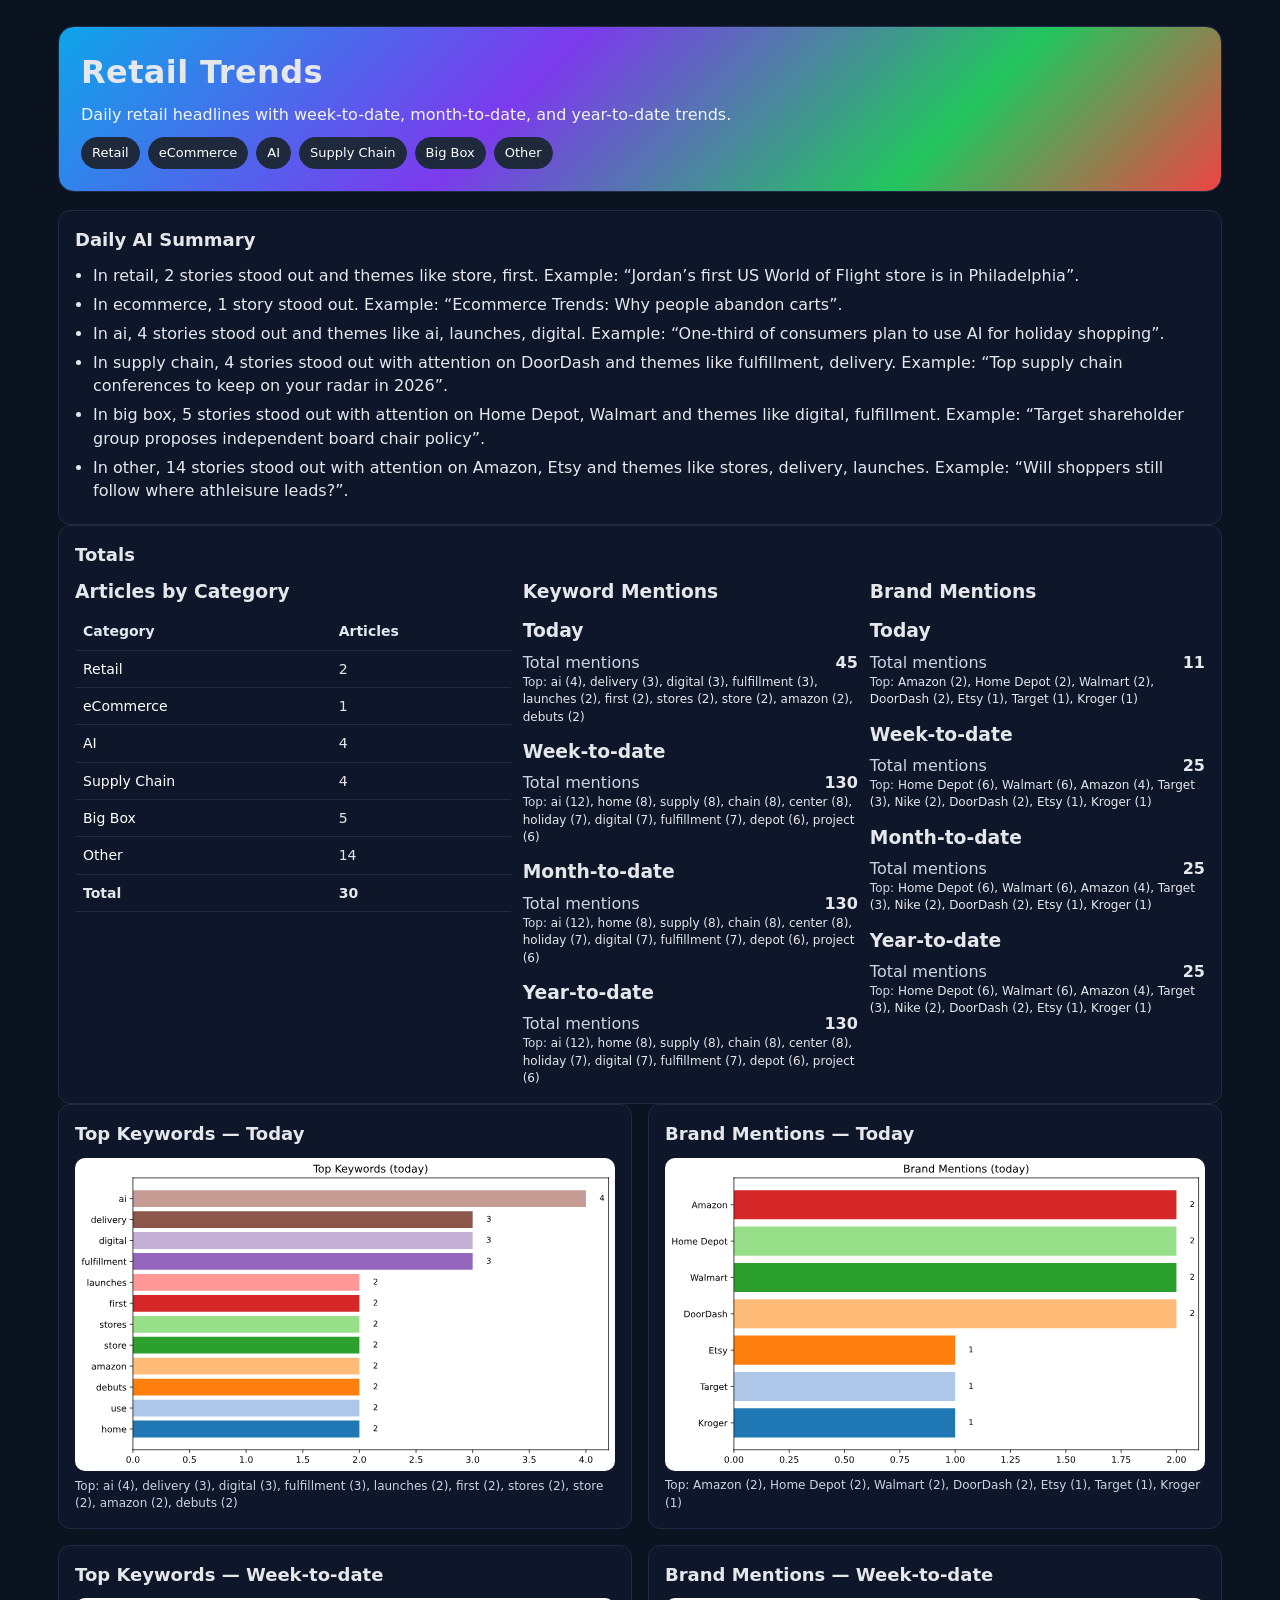
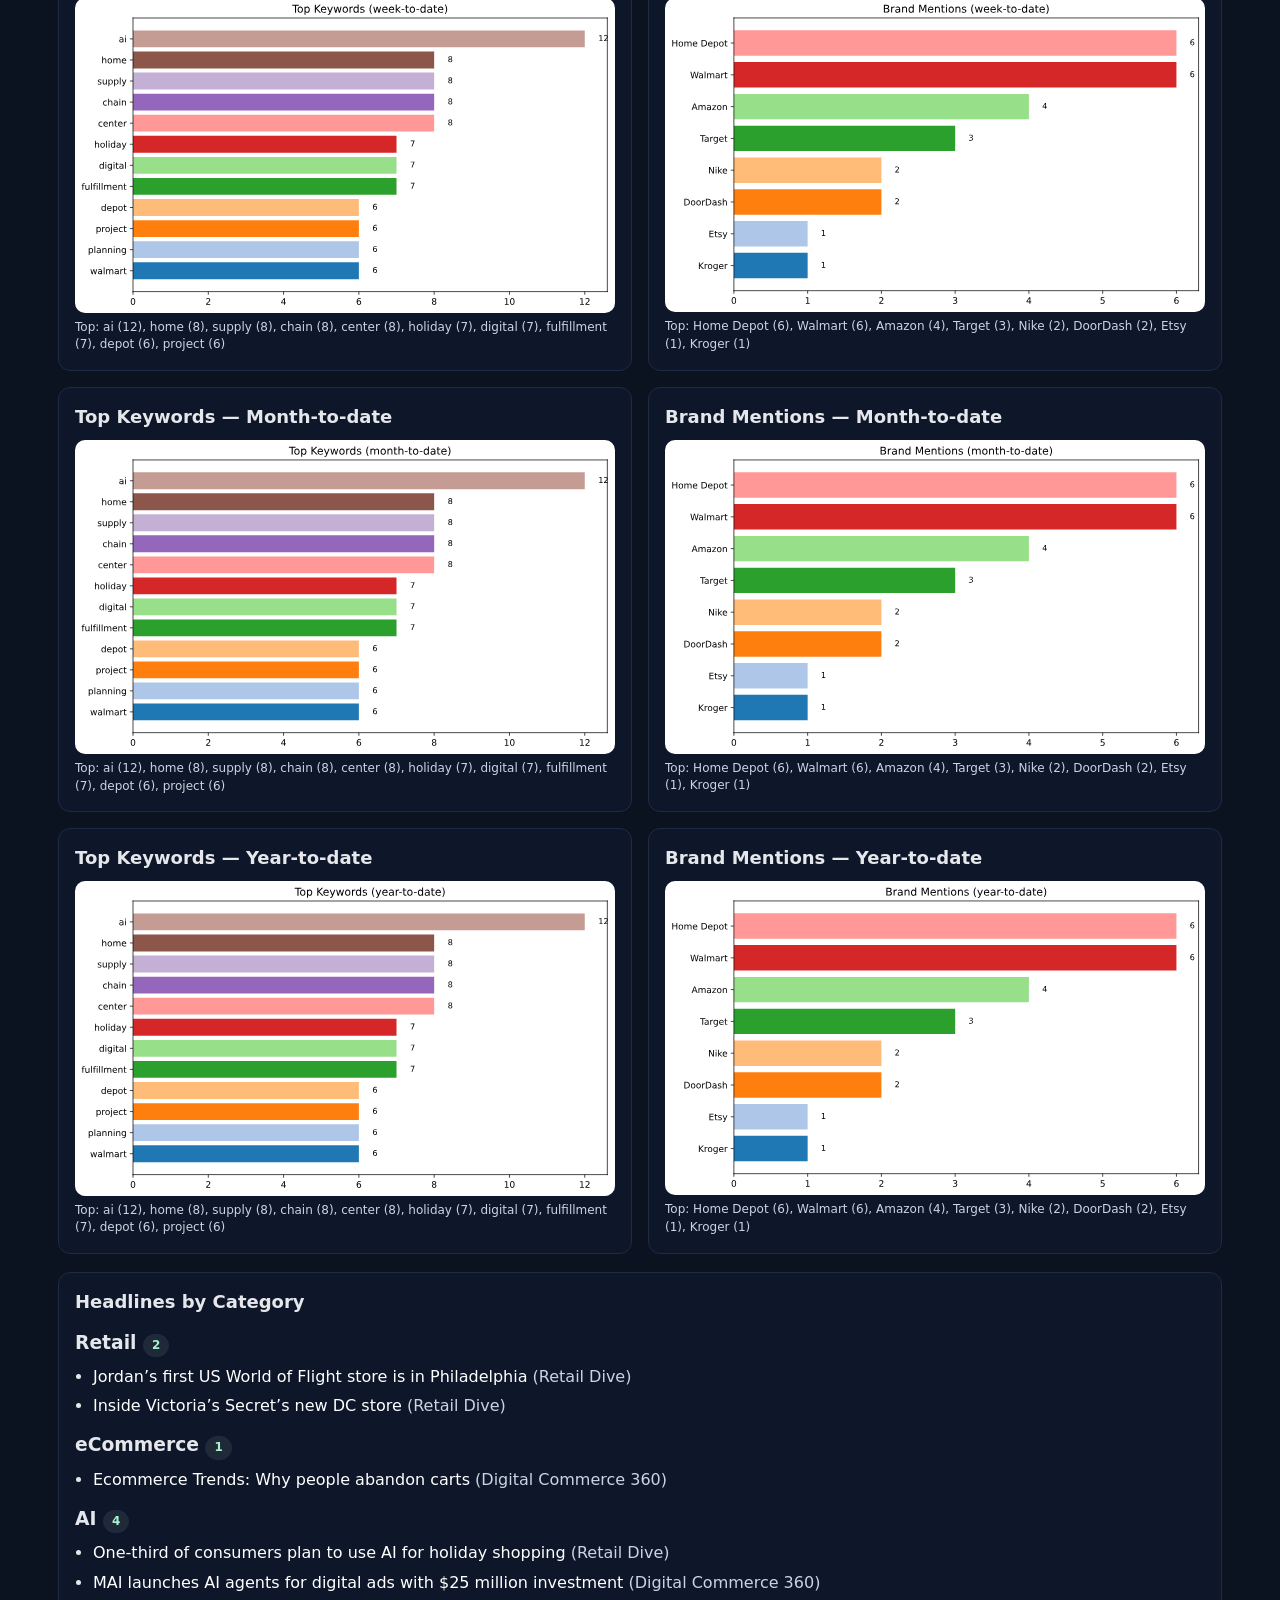
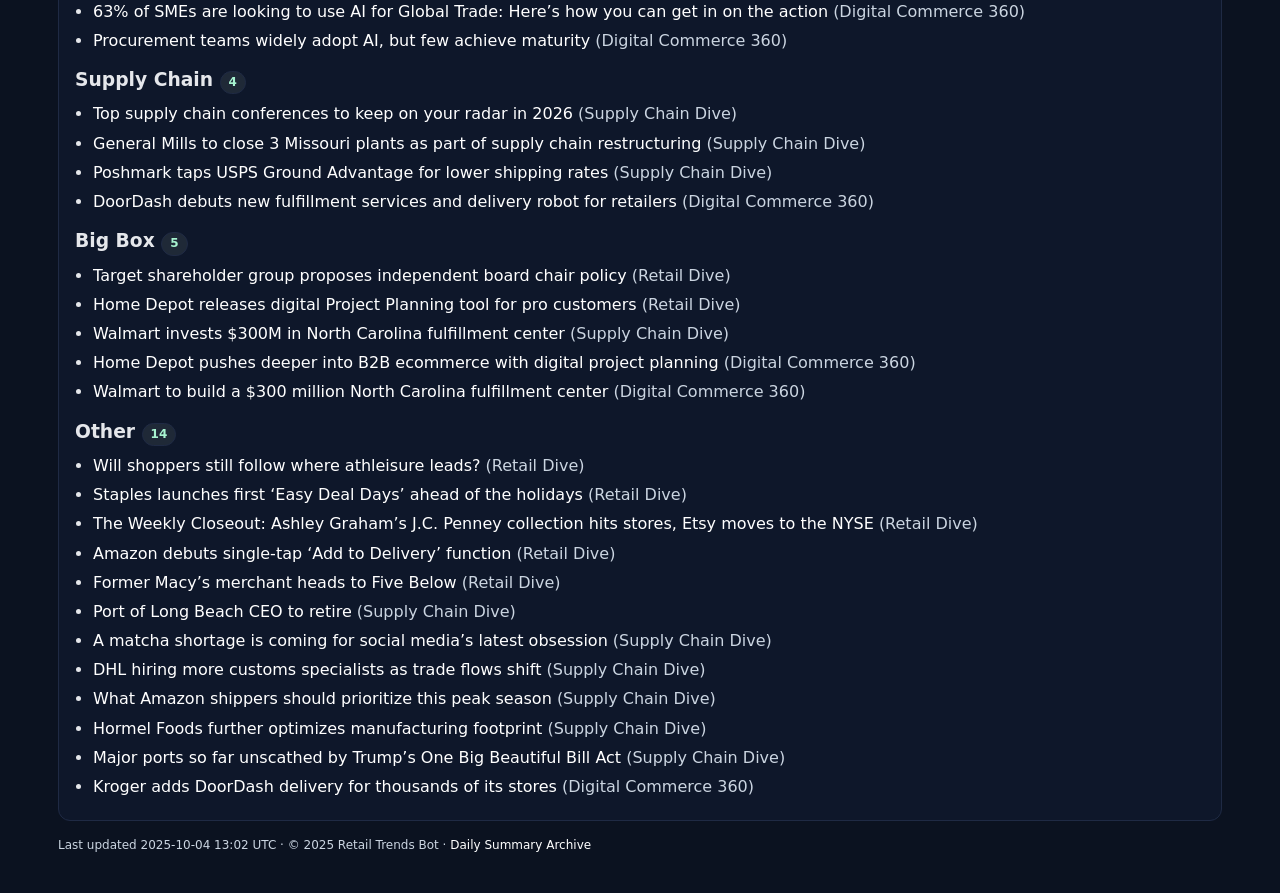
==== index.html @ c74cea7f "Auto-update site and archive" ====
<!doctype html><html lang="en"><head>
<meta charset="utf-8"><meta name="viewport" content="width=device-width,initial-scale=1">
<title>Retail Trends – Dashboard</title>
<style>
:root{--bg:#0b1220;--card:#0e172a;--text:#e5e7eb;--muted:#cbd5e1;--stroke:#1f2a44;--chip:#1e293b}
*{box-sizing:border-box}
body{margin:0;background:var(--bg);color:var(--text);font-family:system-ui,-apple-system,Segoe UI,Roboto,Arial,sans-serif;line-height:1.45}
a, a:visited{color:#ffffff;text-decoration:none}
a:hover{text-decoration:underline;filter:brightness(1.05)}
.wrap{max-width:1200px;margin:0 auto;padding:22px 14px}
@media(min-width:768px){.wrap{padding:26px 18px}}
.hero{border:1px solid var(--stroke);border-radius:16px;padding:22px;margin-bottom:18px;
  background: linear-gradient(135deg,#0ea5e9 0%, #7c3aed 40%, #22c55e 75%, #ef4444 100%);}
.hero h1{margin:0 0 8px 0;font-size:28px;letter-spacing:.4px}
@media(min-width:768px){.hero h1{font-size:32px}}
.hero p{margin:0;color:#f1f5f9}
.grid2{display:grid;gap:12px}
@media(min-width:900px){.grid2{grid-template-columns:1fr 1fr;gap:16px}}
.card{background:var(--card);border:1px solid var(--stroke);border-radius:12px;padding:14px}
@media(min-width:768px){.card{padding:16px}}
h2{margin:0 0 10px 0;font-size:18px}
.muted{color:var(--muted)} .small{font-size:12px} .note{color:var(--muted)}
ul{margin:0;padding-left:18px} li{margin:6px 0}
img{max-width:100%;border-radius:10px}
.cat h3{margin:14px 0 8px}
.footer{margin-top:16px;color:var(--muted);font-size:12px}
.badge{display:inline-block;background:#1f2937;color:#a7f3d0;border:1px solid #1f2a44;border-radius:999px;padding:2px 8px;font-size:12px}
.totals{display:grid;gap:12px}
@media(min-width:900px){.totals{grid-template-columns:1.3fr 1fr 1fr}}
.kv{display:grid;grid-template-columns:1fr auto;gap:8px}
.table{width:100%;border-collapse:collapse;margin-top:8px;font-size:14px}
.table th,.table td{border-bottom:1px solid #1f2a44;padding:8px 8px;text-align:left}
.table th{color:#e2e8f0;font-weight:600}
.chips{display:flex;flex-wrap:wrap;gap:8px;margin-top:10px}
.chip{background:#1e293b;color:#ffffff;border:1px solid #1f2a44;padding:6px 10px;border-radius:999px;font-size:13px}
.anchor{scroll-margin-top:90px}
.card a, .table a, .cat a{color:#ffffff}
</style></head><body><div class="wrap">

<section class="hero">
  <h1>Retail Trends</h1>
  <p>Daily retail headlines with week-to-date, month-to-date, and year-to-date trends.</p>
  <div class="chips">
    <span class="chip"><a href="#cat-retail">Retail</a></span>
    <span class="chip"><a href="#cat-ecommerce">eCommerce</a></span>
    <span class="chip"><a href="#cat-ai">AI</a></span>
    <span class="chip"><a href="#cat-supply-chain">Supply Chain</a></span>
    <span class="chip"><a href="#cat-big-box">Big Box</a></span>
    <span class="chip"><a href="#cat-other">Other</a></span>
  </div>
</section>

<section class="card">
  <h2>Daily AI Summary</h2>
  <ul>
    <li>In retail, 2 stories stood out and themes like store, first. Example: “Jordan’s first US World of Flight store is in Philadelphia”.</li>
    <li>In ecommerce, 1 story stood out. Example: “Ecommerce Trends: Why people abandon carts”.</li>
    <li>In ai, 4 stories stood out and themes like ai, launches, digital. Example: “One-third of consumers plan to use AI for holiday shopping”.</li>
    <li>In supply chain, 4 stories stood out with attention on DoorDash and themes like fulfillment, delivery. Example: “Top supply chain conferences to keep on your radar in 2026”.</li>
    <li>In big box, 5 stories stood out with attention on Home Depot, Walmart and themes like digital, fulfillment. Example: “Target shareholder group proposes independent board chair policy”.</li>
    <li>In other, 14 stories stood out with attention on Amazon, Etsy and themes like stores, delivery, launches. Example: “Will shoppers still follow where athleisure leads?”.</li>
  </ul>
</section>

<section class="card">
  <h2>Totals</h2>
  <div class="totals">
    <div>
      <h3 style="margin:0 0 8px 0">Articles by Category</h3>
      <table class="table">
        <thead><tr><th>Category</th><th>Articles</th></tr></thead>
        <tbody>
<tr><td><a href='#cat-retail'>Retail</a></td><td>2</td></tr><tr><td><a href='#cat-ecommerce'>eCommerce</a></td><td>1</td></tr><tr><td><a href='#cat-ai'>AI</a></td><td>4</td></tr><tr><td><a href='#cat-supply-chain'>Supply Chain</a></td><td>4</td></tr><tr><td><a href='#cat-big-box'>Big Box</a></td><td>5</td></tr><tr><td><a href='#cat-other'>Other</a></td><td>14</td></tr><tr><td><b>Total</b></td><td><b>30</b></td></tr>        </tbody></table>
    </div>
    <div>
      <h3 style="margin:0 0 8px 0">Keyword Mentions</h3>

      <h3 style="margin:12px 0 6px 0">Today</h3>
      <div class="kv">
        <div class="muted">Total mentions</div><div><b>45</b></div>
      </div>
      <div class="small"><span class="muted">Top:</span> ai (4), delivery (3), digital (3), fulfillment (3), launches (2), first (2), stores (2), store (2), amazon (2), debuts (2)</div>
    
      <h3 style="margin:12px 0 6px 0">Week-to-date</h3>
      <div class="kv">
        <div class="muted">Total mentions</div><div><b>130</b></div>
      </div>
      <div class="small"><span class="muted">Top:</span> ai (12), home (8), supply (8), chain (8), center (8), holiday (7), digital (7), fulfillment (7), depot (6), project (6)</div>
    
      <h3 style="margin:12px 0 6px 0">Month-to-date</h3>
      <div class="kv">
        <div class="muted">Total mentions</div><div><b>130</b></div>
      </div>
      <div class="small"><span class="muted">Top:</span> ai (12), home (8), supply (8), chain (8), center (8), holiday (7), digital (7), fulfillment (7), depot (6), project (6)</div>
    
      <h3 style="margin:12px 0 6px 0">Year-to-date</h3>
      <div class="kv">
        <div class="muted">Total mentions</div><div><b>130</b></div>
      </div>
      <div class="small"><span class="muted">Top:</span> ai (12), home (8), supply (8), chain (8), center (8), holiday (7), digital (7), fulfillment (7), depot (6), project (6)</div>
    
    </div>
    <div>
      <h3 style="margin:0 0 8px 0">Brand Mentions</h3>

      <h3 style="margin:12px 0 6px 0">Today</h3>
      <div class="kv">
        <div class="muted">Total mentions</div><div><b>11</b></div>
      </div>
      <div class="small"><span class="muted">Top:</span> Amazon (2), Home Depot (2), Walmart (2), DoorDash (2), Etsy (1), Target (1), Kroger (1)</div>
    
      <h3 style="margin:12px 0 6px 0">Week-to-date</h3>
      <div class="kv">
        <div class="muted">Total mentions</div><div><b>25</b></div>
      </div>
      <div class="small"><span class="muted">Top:</span> Home Depot (6), Walmart (6), Amazon (4), Target (3), Nike (2), DoorDash (2), Etsy (1), Kroger (1)</div>
    
      <h3 style="margin:12px 0 6px 0">Month-to-date</h3>
      <div class="kv">
        <div class="muted">Total mentions</div><div><b>25</b></div>
      </div>
      <div class="small"><span class="muted">Top:</span> Home Depot (6), Walmart (6), Amazon (4), Target (3), Nike (2), DoorDash (2), Etsy (1), Kroger (1)</div>
    
      <h3 style="margin:12px 0 6px 0">Year-to-date</h3>
      <div class="kv">
        <div class="muted">Total mentions</div><div><b>25</b></div>
      </div>
      <div class="small"><span class="muted">Top:</span> Home Depot (6), Walmart (6), Amazon (4), Target (3), Nike (2), DoorDash (2), Etsy (1), Kroger (1)</div>
    
    </div>
  </div>
</section>

<section class="grid2">
<article class="card">
  <h2>Top Keywords — Today</h2>
  <div><img src='assets/keywords_today.svg' alt='Top Keywords — Today'/></div>
  <div class='muted small'>Top: ai (4), delivery (3), digital (3), fulfillment (3), launches (2), first (2), stores (2), store (2), amazon (2), debuts (2)</div>
</article><article class="card">
  <h2>Brand Mentions — Today</h2>
  <div><img src='assets/brands_today.svg' alt='Brand Mentions — Today'/></div>
  <div class='muted small'>Top: Amazon (2), Home Depot (2), Walmart (2), DoorDash (2), Etsy (1), Target (1), Kroger (1)</div>
</article></section>

<section class="grid2" style="margin-top:16px">
<article class="card">
  <h2>Top Keywords — Week-to-date</h2>
  <div><img src='assets/keywords_wtd.svg' alt='Top Keywords — Week-to-date'/></div>
  <div class='muted small'>Top: ai (12), home (8), supply (8), chain (8), center (8), holiday (7), digital (7), fulfillment (7), depot (6), project (6)</div>
</article><article class="card">
  <h2>Brand Mentions — Week-to-date</h2>
  <div><img src='assets/brands_wtd.svg' alt='Brand Mentions — Week-to-date'/></div>
  <div class='muted small'>Top: Home Depot (6), Walmart (6), Amazon (4), Target (3), Nike (2), DoorDash (2), Etsy (1), Kroger (1)</div>
</article></section>

<section class="grid2" style="margin-top:16px">
<article class="card">
  <h2>Top Keywords — Month-to-date</h2>
  <div><img src='assets/keywords_mtd.svg' alt='Top Keywords — Month-to-date'/></div>
  <div class='muted small'>Top: ai (12), home (8), supply (8), chain (8), center (8), holiday (7), digital (7), fulfillment (7), depot (6), project (6)</div>
</article><article class="card">
  <h2>Brand Mentions — Month-to-date</h2>
  <div><img src='assets/brands_mtd.svg' alt='Brand Mentions — Month-to-date'/></div>
  <div class='muted small'>Top: Home Depot (6), Walmart (6), Amazon (4), Target (3), Nike (2), DoorDash (2), Etsy (1), Kroger (1)</div>
</article></section>

<section class="grid2" style="margin-top:16px">
<article class="card">
  <h2>Top Keywords — Year-to-date</h2>
  <div><img src='assets/keywords_ytd.svg' alt='Top Keywords — Year-to-date'/></div>
  <div class='muted small'>Top: ai (12), home (8), supply (8), chain (8), center (8), holiday (7), digital (7), fulfillment (7), depot (6), project (6)</div>
</article><article class="card">
  <h2>Brand Mentions — Year-to-date</h2>
  <div><img src='assets/brands_ytd.svg' alt='Brand Mentions — Year-to-date'/></div>
  <div class='muted small'>Top: Home Depot (6), Walmart (6), Amazon (4), Target (3), Nike (2), DoorDash (2), Etsy (1), Kroger (1)</div>
</article></section>

<section class="card cat" style="margin-top:18px">
  <h2>Headlines by Category</h2>
<h3 id='cat-retail' class='anchor'>Retail <span class='badge'>2</span></h3><ul><li><a href="https://www.retaildive.com/news/jordan-basketball-first-usa-world-of-flight-store-philadelphia-rittenhouse-square/801907/" target="_blank" rel="noopener">Jordan’s first US World of Flight store is in Philadelphia</a> <span class="muted">(Retail Dive)</span></li><li><a href="https://www.retaildive.com/news/inside-victorias-secrets-georgetown-dc-store/801757/" target="_blank" rel="noopener">Inside Victoria’s Secret’s new DC store</a> <span class="muted">(Retail Dive)</span></li></ul><h3 id='cat-ecommerce' class='anchor'>eCommerce <span class='badge'>1</span></h3><ul><li><a href="https://www.digitalcommerce360.com/2025/10/02/why-people-abandon-shopping-carts/" target="_blank" rel="noopener">Ecommerce Trends: Why people abandon carts</a> <span class="muted">(Digital Commerce 360)</span></li></ul><h3 id='cat-ai' class='anchor'>AI <span class='badge'>4</span></h3><ul><li><a href="https://www.retaildive.com/news/consumers-ai-shopping-tools-holidays-retail/801800/" target="_blank" rel="noopener">One-third of consumers plan to use AI for holiday shopping</a> <span class="muted">(Retail Dive)</span></li><li><a href="https://www.digitalcommerce360.com/2025/10/03/mai-launches-ai-agents-for-digital-ads-with-25-million-investment/" target="_blank" rel="noopener">MAI launches AI agents for digital ads with $25 million investment</a> <span class="muted">(Digital Commerce 360)</span></li><li><a href="https://www.digitalcommerce360.com/2025/10/03/63-of-smes-are-looking-to-use-ai-for-global-trade-heres-how-you-can-get-in-on-the-action/" target="_blank" rel="noopener">63% of SMEs are looking to use AI for Global Trade: Here’s how you can get in on the action</a> <span class="muted">(Digital Commerce 360)</span></li><li><a href="https://www.digitalcommerce360.com/2025/10/01/procurement-teams-widely-adopt-ai-but-few-achieve-maturity/" target="_blank" rel="noopener">Procurement teams widely adopt AI, but few achieve maturity</a> <span class="muted">(Digital Commerce 360)</span></li></ul><h3 id='cat-supply-chain' class='anchor'>Supply Chain <span class='badge'>4</span></h3><ul><li><a href="https://www.supplychaindive.com/news/top-supply-chain-conferences-2026/761302/" target="_blank" rel="noopener">Top supply chain conferences to keep on your radar in 2026</a> <span class="muted">(Supply Chain Dive)</span></li><li><a href="https://www.supplychaindive.com/news/general-mills-to-close-3-plants-as-part-of-supply-chain-resturcting/801776/" target="_blank" rel="noopener">General Mills to close 3 Missouri plants as part of supply chain restructuring</a> <span class="muted">(Supply Chain Dive)</span></li><li><a href="https://www.supplychaindive.com/news/postal-service-ground-advantage-poshmark-shipping/760754/" target="_blank" rel="noopener">Poshmark taps USPS Ground Advantage for lower shipping rates</a> <span class="muted">(Supply Chain Dive)</span></li><li><a href="https://www.digitalcommerce360.com/2025/10/03/doordash-dot-delivery-robot/" target="_blank" rel="noopener">DoorDash debuts new fulfillment services and delivery robot for retailers</a> <span class="muted">(Digital Commerce 360)</span></li></ul><h3 id='cat-big-box' class='anchor'>Big Box <span class='badge'>5</span></h3><ul><li><a href="https://www.retaildive.com/news/target-ceo-brian-cornell-executive-chair-board-shareholder-policy-proposal/801794/" target="_blank" rel="noopener">Target shareholder group proposes independent board chair policy</a> <span class="muted">(Retail Dive)</span></li><li><a href="https://www.retaildive.com/news/home-depot-digital-project-planning-tool-pro-customers/761497/" target="_blank" rel="noopener">Home Depot releases digital Project Planning tool for pro customers</a> <span class="muted">(Retail Dive)</span></li><li><a href="https://www.supplychaindive.com/news/walmart-300m-north-carolina-fulfillment-center/761625/" target="_blank" rel="noopener">Walmart invests $300M in North Carolina fulfillment center</a> <span class="muted">(Supply Chain Dive)</span></li><li><a href="https://www.digitalcommerce360.com/2025/10/02/home-depot-b2b-ecommerce-digital-project-planning/" target="_blank" rel="noopener">Home Depot pushes deeper into B2B ecommerce with digital project planning</a> <span class="muted">(Digital Commerce 360)</span></li><li><a href="https://www.digitalcommerce360.com/2025/10/02/walmart-build-300-million-north-carolina-fulfillment-center/" target="_blank" rel="noopener">Walmart to build a $300 million North Carolina fulfillment center</a> <span class="muted">(Digital Commerce 360)</span></li></ul><h3 id='cat-other' class='anchor'>Other <span class='badge'>14</span></h3><ul><li><a href="https://www.retaildive.com/news/athleisure-category-expansions-lululemon-vuori-alo-yoga-outdoor-voices/801716/" target="_blank" rel="noopener">Will shoppers still follow where athleisure leads?</a> <span class="muted">(Retail Dive)</span></li><li><a href="https://www.retaildive.com/news/staples-easy-deal-days-holiday-sales-event/801895/" target="_blank" rel="noopener">Staples launches first ‘Easy Deal Days’ ahead of the holidays</a> <span class="muted">(Retail Dive)</span></li><li><a href="https://www.retaildive.com/news/ashley-graham-jc-penney-etsy-nyse-rei-strategy/801879/" target="_blank" rel="noopener">The Weekly Closeout: Ashley Graham’s J.C. Penney collection hits stores, Etsy moves to the NYSE</a> <span class="muted">(Retail Dive)</span></li><li><a href="https://www.retaildive.com/news/amazon-single-tap-add-to-delivery-order-function/801865/" target="_blank" rel="noopener">Amazon debuts single-tap ‘Add to Delivery’ function</a> <span class="muted">(Retail Dive)</span></li><li><a href="https://www.retaildive.com/news/macys-chief-merchant-michelle-israel-five-below-cfo/801774/" target="_blank" rel="noopener">Former Macy’s merchant heads to Five Below</a> <span class="muted">(Retail Dive)</span></li><li><a href="https://www.supplychaindive.com/news/port-long-beach-ceo-mario-cordero-retires-end-of-2025/801924/" target="_blank" rel="noopener">Port of Long Beach CEO to retire</a> <span class="muted">(Supply Chain Dive)</span></li><li><a href="https://www.supplychaindive.com/news/matcha-shortage-social-medias-latest-obsession/761258/" target="_blank" rel="noopener">A matcha shortage is coming for social media’s latest obsession</a> <span class="muted">(Supply Chain Dive)</span></li><li><a href="https://www.supplychaindive.com/news/dhl-customs-hiring-express-global-forwarding/761370/" target="_blank" rel="noopener">DHL hiring more customs specialists as trade flows shift</a> <span class="muted">(Supply Chain Dive)</span></li><li><a href="https://www.supplychaindive.com/news/3-tips-amazon-shippers-peak-season-fba/761387/" target="_blank" rel="noopener">What Amazon shippers should prioritize this peak season</a> <span class="muted">(Supply Chain Dive)</span></li><li><a href="https://www.supplychaindive.com/news/hormel-advances-supply-chain-modernization-key-projects-systems/761415/" target="_blank" rel="noopener">Hormel Foods further optimizes manufacturing footprint</a> <span class="muted">(Supply Chain Dive)</span></li><li><a href="https://www.supplychaindive.com/news/ports-impacted-port-funding-dera-grant-one-big-beautiful-bill-act/766654/" target="_blank" rel="noopener">Major ports so far unscathed by Trump’s One Big Beautiful Bill Act</a> <span class="muted">(Supply Chain Dive)</span></li><li><a href="https://www.digitalcommerce360.com/2025/10/03/kroger-adds-doordash-delivery-for-thousands-of-its-stores/" target="_blank" rel="noopener">Kroger adds DoorDash delivery for thousands of its stores</a> <span class="muted">(Digital Commerce 360)</span></li></ul>
</section>

<p class="footer">Last updated 2025-10-04 13:02 UTC · © 2025 Retail Trends Bot · <a href="archive.html">Daily Summary Archive</a></p>
</div></body></html>
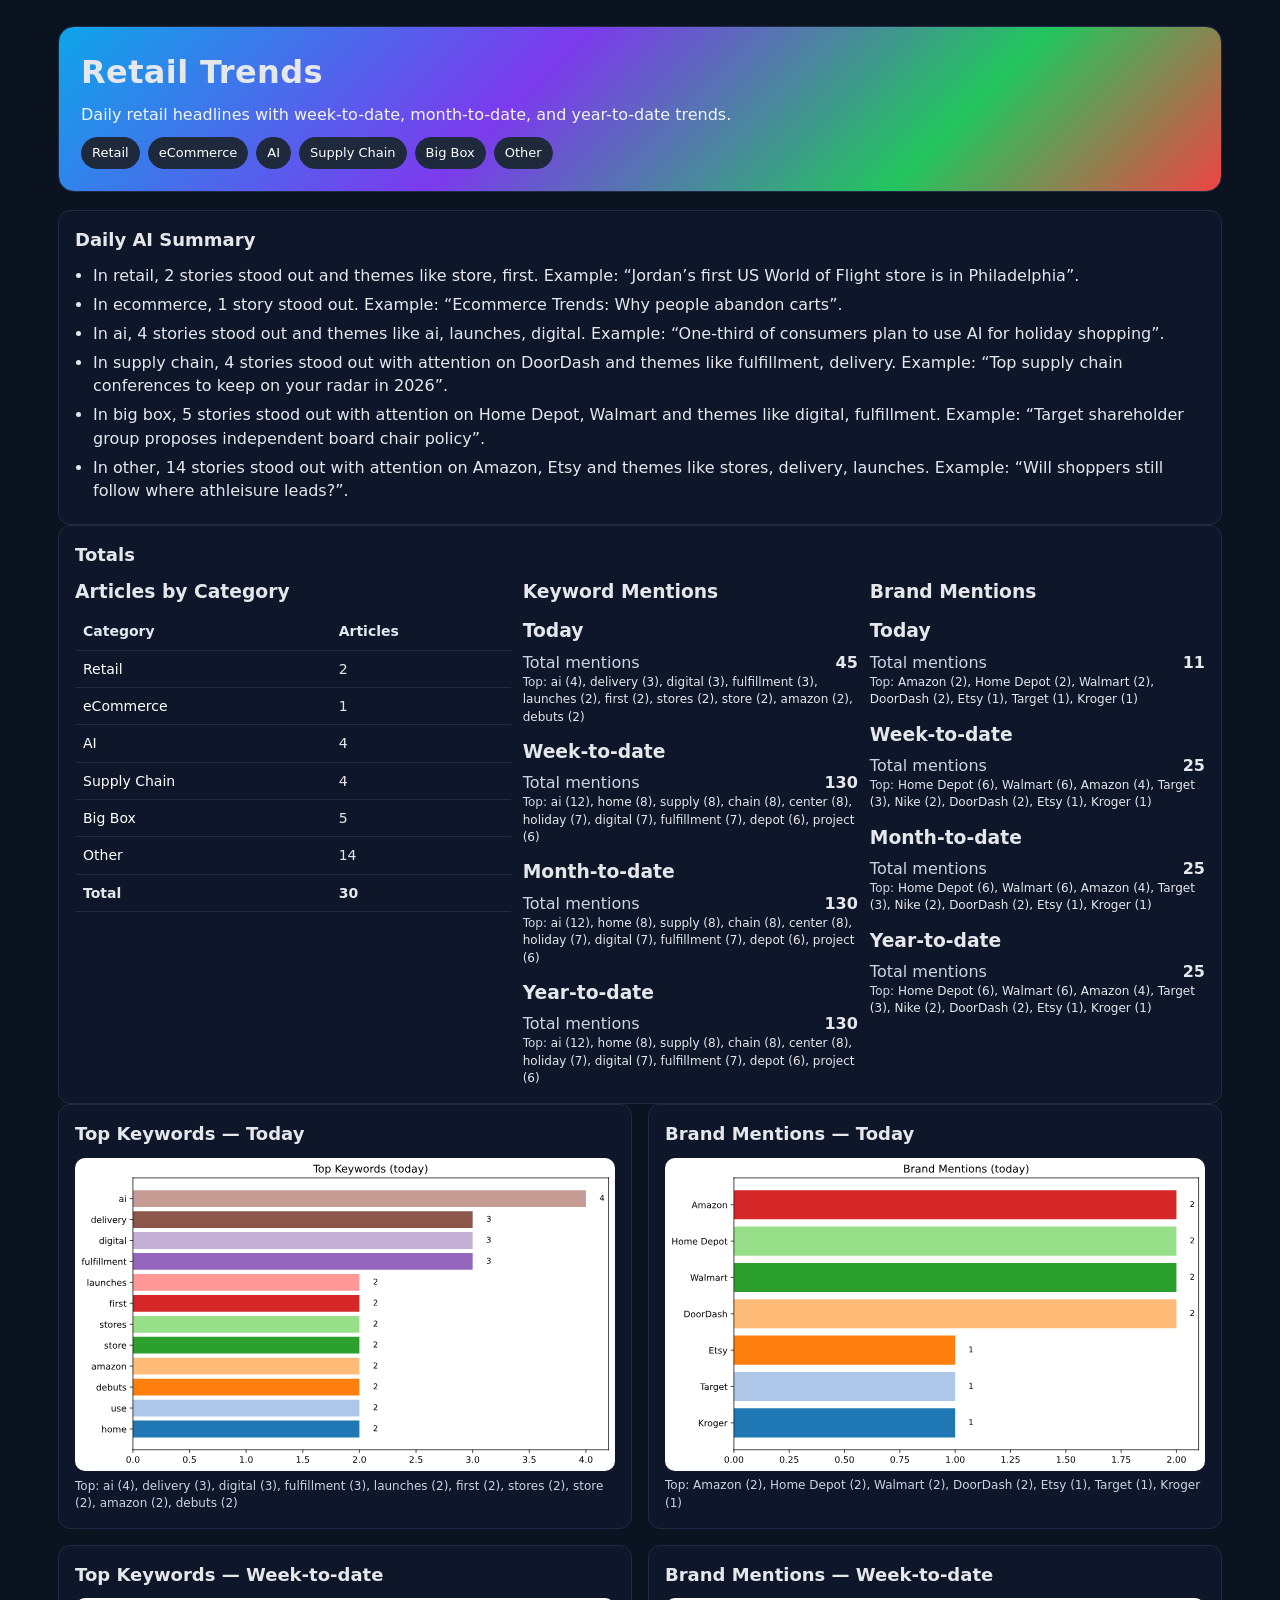
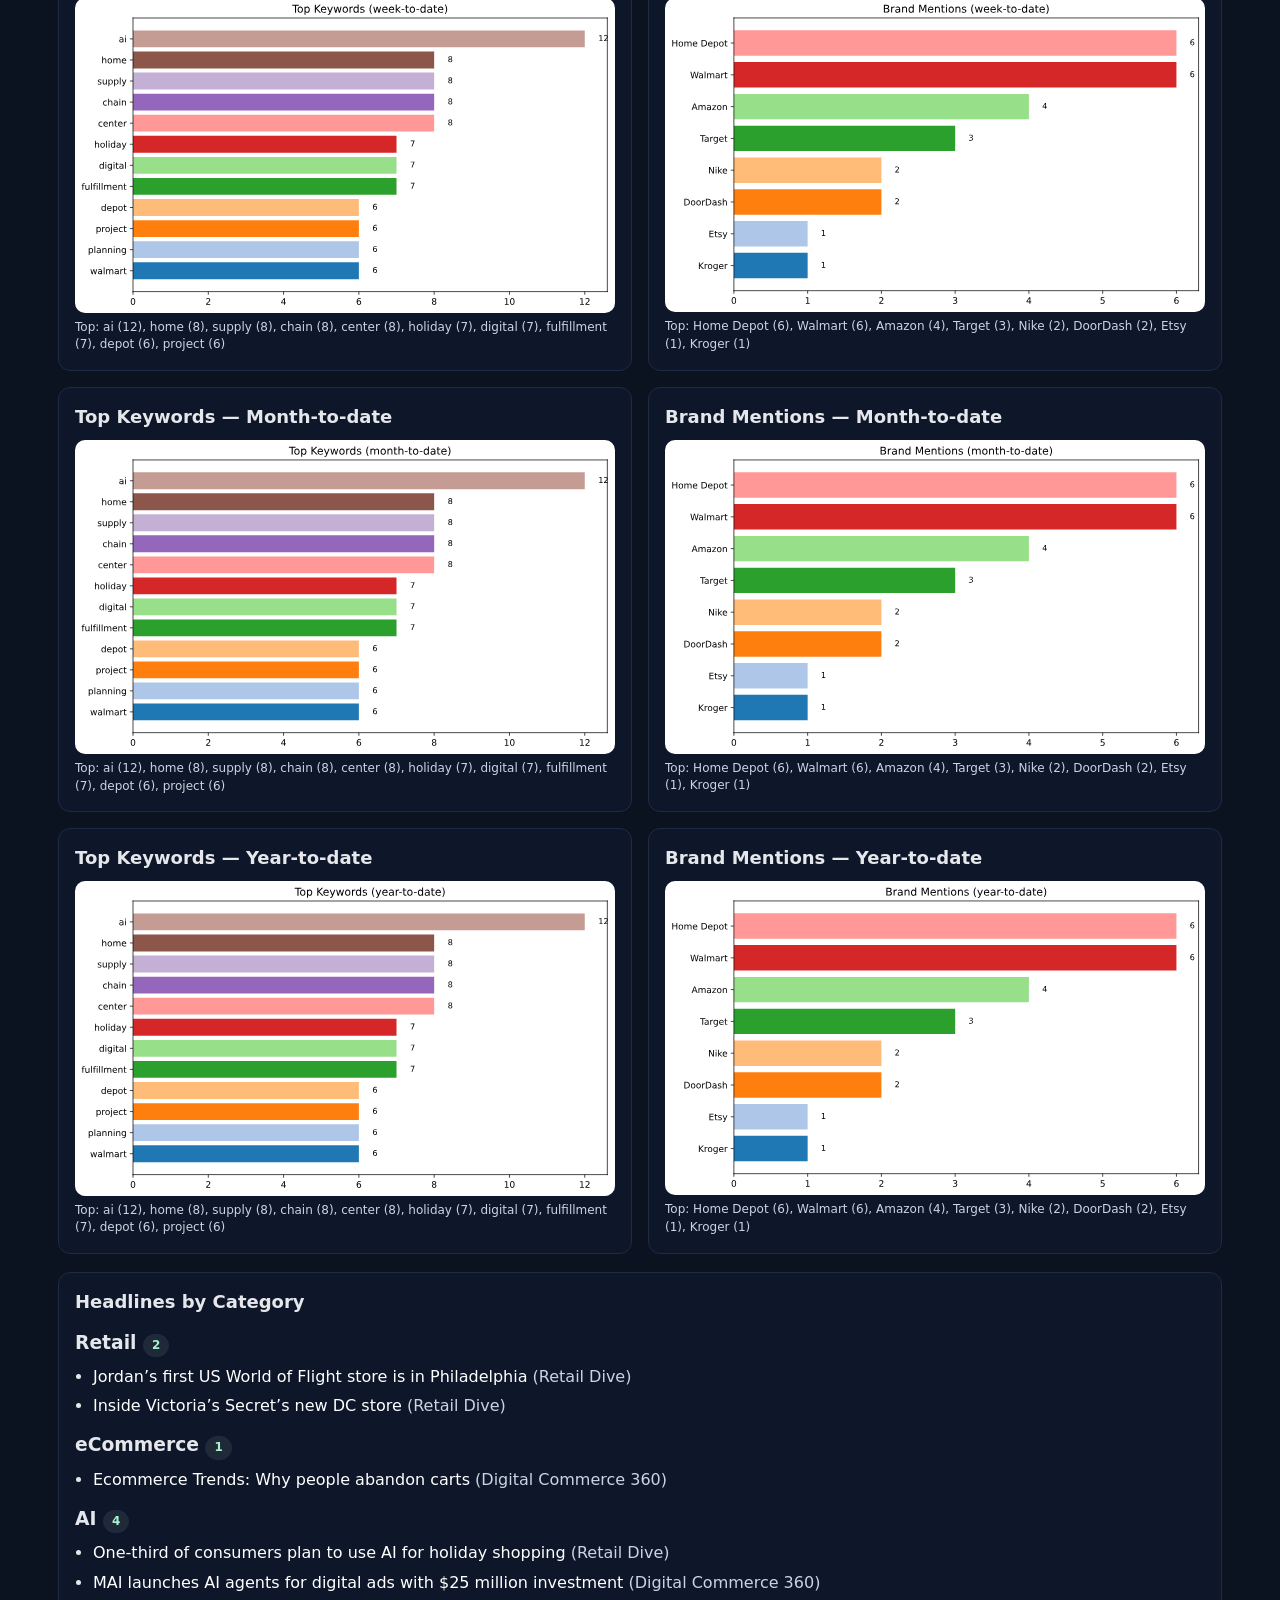
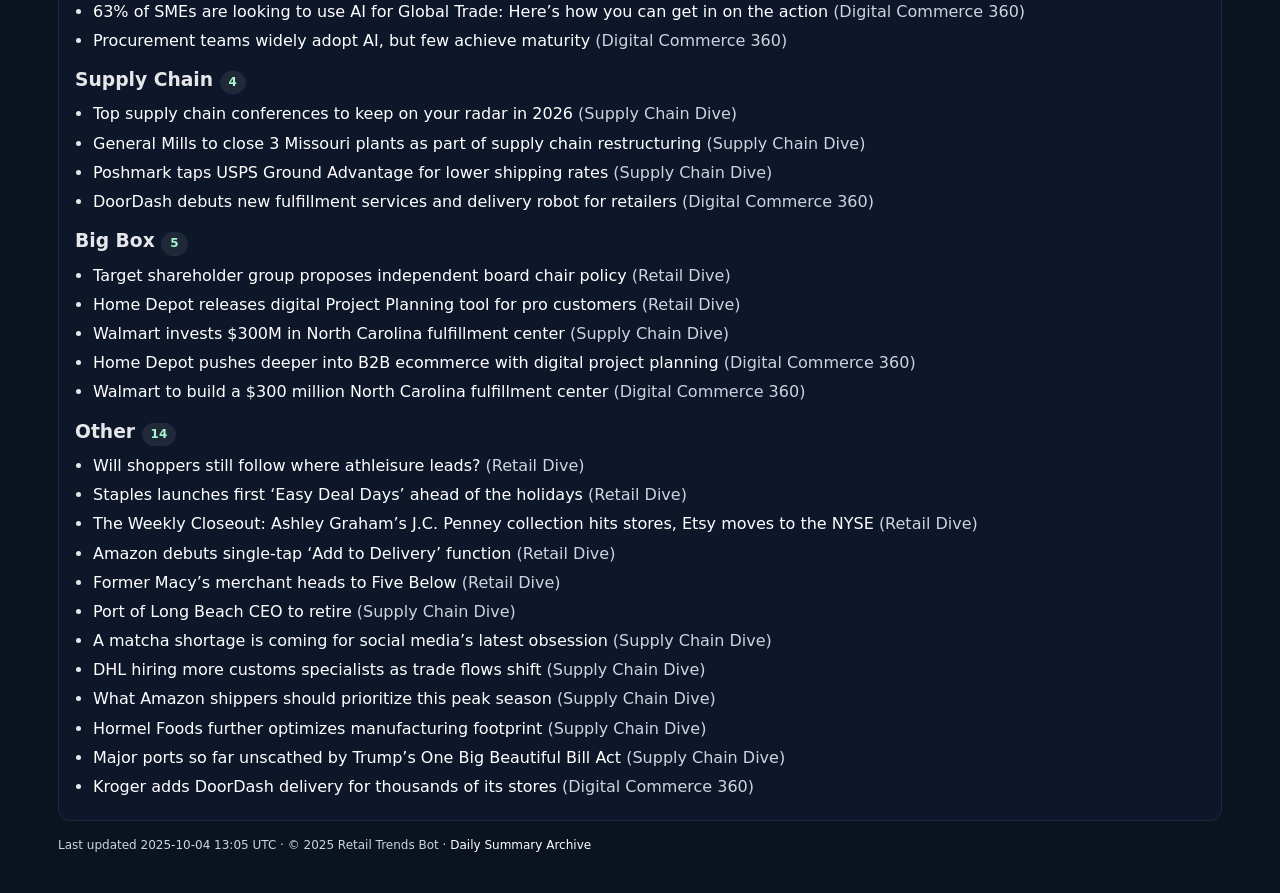
==== commit 96ad933a: "Auto-update site and archive" ====
--- a/index.html
+++ b/index.html
@@ -180,5 +180,5 @@
 <h3 id='cat-retail' class='anchor'>Retail <span class='badge'>2</span></h3><ul><li><a href="https://www.retaildive.com/news/jordan-basketball-first-usa-world-of-flight-store-philadelphia-rittenhouse-square/801907/" target="_blank" rel="noopener">Jordan’s first US World of Flight store is in Philadelphia</a> <span class="muted">(Retail Dive)</span></li><li><a href="https://www.retaildive.com/news/inside-victorias-secrets-georgetown-dc-store/801757/" target="_blank" rel="noopener">Inside Victoria’s Secret’s new DC store</a> <span class="muted">(Retail Dive)</span></li></ul><h3 id='cat-ecommerce' class='anchor'>eCommerce <span class='badge'>1</span></h3><ul><li><a href="https://www.digitalcommerce360.com/2025/10/02/why-people-abandon-shopping-carts/" target="_blank" rel="noopener">Ecommerce Trends: Why people abandon carts</a> <span class="muted">(Digital Commerce 360)</span></li></ul><h3 id='cat-ai' class='anchor'>AI <span class='badge'>4</span></h3><ul><li><a href="https://www.retaildive.com/news/consumers-ai-shopping-tools-holidays-retail/801800/" target="_blank" rel="noopener">One-third of consumers plan to use AI for holiday shopping</a> <span class="muted">(Retail Dive)</span></li><li><a href="https://www.digitalcommerce360.com/2025/10/03/mai-launches-ai-agents-for-digital-ads-with-25-million-investment/" target="_blank" rel="noopener">MAI launches AI agents for digital ads with $25 million investment</a> <span class="muted">(Digital Commerce 360)</span></li><li><a href="https://www.digitalcommerce360.com/2025/10/03/63-of-smes-are-looking-to-use-ai-for-global-trade-heres-how-you-can-get-in-on-the-action/" target="_blank" rel="noopener">63% of SMEs are looking to use AI for Global Trade: Here’s how you can get in on the action</a> <span class="muted">(Digital Commerce 360)</span></li><li><a href="https://www.digitalcommerce360.com/2025/10/01/procurement-teams-widely-adopt-ai-but-few-achieve-maturity/" target="_blank" rel="noopener">Procurement teams widely adopt AI, but few achieve maturity</a> <span class="muted">(Digital Commerce 360)</span></li></ul><h3 id='cat-supply-chain' class='anchor'>Supply Chain <span class='badge'>4</span></h3><ul><li><a href="https://www.supplychaindive.com/news/top-supply-chain-conferences-2026/761302/" target="_blank" rel="noopener">Top supply chain conferences to keep on your radar in 2026</a> <span class="muted">(Supply Chain Dive)</span></li><li><a href="https://www.supplychaindive.com/news/general-mills-to-close-3-plants-as-part-of-supply-chain-resturcting/801776/" target="_blank" rel="noopener">General Mills to close 3 Missouri plants as part of supply chain restructuring</a> <span class="muted">(Supply Chain Dive)</span></li><li><a href="https://www.supplychaindive.com/news/postal-service-ground-advantage-poshmark-shipping/760754/" target="_blank" rel="noopener">Poshmark taps USPS Ground Advantage for lower shipping rates</a> <span class="muted">(Supply Chain Dive)</span></li><li><a href="https://www.digitalcommerce360.com/2025/10/03/doordash-dot-delivery-robot/" target="_blank" rel="noopener">DoorDash debuts new fulfillment services and delivery robot for retailers</a> <span class="muted">(Digital Commerce 360)</span></li></ul><h3 id='cat-big-box' class='anchor'>Big Box <span class='badge'>5</span></h3><ul><li><a href="https://www.retaildive.com/news/target-ceo-brian-cornell-executive-chair-board-shareholder-policy-proposal/801794/" target="_blank" rel="noopener">Target shareholder group proposes independent board chair policy</a> <span class="muted">(Retail Dive)</span></li><li><a href="https://www.retaildive.com/news/home-depot-digital-project-planning-tool-pro-customers/761497/" target="_blank" rel="noopener">Home Depot releases digital Project Planning tool for pro customers</a> <span class="muted">(Retail Dive)</span></li><li><a href="https://www.supplychaindive.com/news/walmart-300m-north-carolina-fulfillment-center/761625/" target="_blank" rel="noopener">Walmart invests $300M in North Carolina fulfillment center</a> <span class="muted">(Supply Chain Dive)</span></li><li><a href="https://www.digitalcommerce360.com/2025/10/02/home-depot-b2b-ecommerce-digital-project-planning/" target="_blank" rel="noopener">Home Depot pushes deeper into B2B ecommerce with digital project planning</a> <span class="muted">(Digital Commerce 360)</span></li><li><a href="https://www.digitalcommerce360.com/2025/10/02/walmart-build-300-million-north-carolina-fulfillment-center/" target="_blank" rel="noopener">Walmart to build a $300 million North Carolina fulfillment center</a> <span class="muted">(Digital Commerce 360)</span></li></ul><h3 id='cat-other' class='anchor'>Other <span class='badge'>14</span></h3><ul><li><a href="https://www.retaildive.com/news/athleisure-category-expansions-lululemon-vuori-alo-yoga-outdoor-voices/801716/" target="_blank" rel="noopener">Will shoppers still follow where athleisure leads?</a> <span class="muted">(Retail Dive)</span></li><li><a href="https://www.retaildive.com/news/staples-easy-deal-days-holiday-sales-event/801895/" target="_blank" rel="noopener">Staples launches first ‘Easy Deal Days’ ahead of the holidays</a> <span class="muted">(Retail Dive)</span></li><li><a href="https://www.retaildive.com/news/ashley-graham-jc-penney-etsy-nyse-rei-strategy/801879/" target="_blank" rel="noopener">The Weekly Closeout: Ashley Graham’s J.C. Penney collection hits stores, Etsy moves to the NYSE</a> <span class="muted">(Retail Dive)</span></li><li><a href="https://www.retaildive.com/news/amazon-single-tap-add-to-delivery-order-function/801865/" target="_blank" rel="noopener">Amazon debuts single-tap ‘Add to Delivery’ function</a> <span class="muted">(Retail Dive)</span></li><li><a href="https://www.retaildive.com/news/macys-chief-merchant-michelle-israel-five-below-cfo/801774/" target="_blank" rel="noopener">Former Macy’s merchant heads to Five Below</a> <span class="muted">(Retail Dive)</span></li><li><a href="https://www.supplychaindive.com/news/port-long-beach-ceo-mario-cordero-retires-end-of-2025/801924/" target="_blank" rel="noopener">Port of Long Beach CEO to retire</a> <span class="muted">(Supply Chain Dive)</span></li><li><a href="https://www.supplychaindive.com/news/matcha-shortage-social-medias-latest-obsession/761258/" target="_blank" rel="noopener">A matcha shortage is coming for social media’s latest obsession</a> <span class="muted">(Supply Chain Dive)</span></li><li><a href="https://www.supplychaindive.com/news/dhl-customs-hiring-express-global-forwarding/761370/" target="_blank" rel="noopener">DHL hiring more customs specialists as trade flows shift</a> <span class="muted">(Supply Chain Dive)</span></li><li><a href="https://www.supplychaindive.com/news/3-tips-amazon-shippers-peak-season-fba/761387/" target="_blank" rel="noopener">What Amazon shippers should prioritize this peak season</a> <span class="muted">(Supply Chain Dive)</span></li><li><a href="https://www.supplychaindive.com/news/hormel-advances-supply-chain-modernization-key-projects-systems/761415/" target="_blank" rel="noopener">Hormel Foods further optimizes manufacturing footprint</a> <span class="muted">(Supply Chain Dive)</span></li><li><a href="https://www.supplychaindive.com/news/ports-impacted-port-funding-dera-grant-one-big-beautiful-bill-act/766654/" target="_blank" rel="noopener">Major ports so far unscathed by Trump’s One Big Beautiful Bill Act</a> <span class="muted">(Supply Chain Dive)</span></li><li><a href="https://www.digitalcommerce360.com/2025/10/03/kroger-adds-doordash-delivery-for-thousands-of-its-stores/" target="_blank" rel="noopener">Kroger adds DoorDash delivery for thousands of its stores</a> <span class="muted">(Digital Commerce 360)</span></li></ul>
 </section>
 
-<p class="footer">Last updated 2025-10-04 13:02 UTC · © 2025 Retail Trends Bot · <a href="archive.html">Daily Summary Archive</a></p>
+<p class="footer">Last updated 2025-10-04 13:05 UTC · © 2025 Retail Trends Bot · <a href="archive.html">Daily Summary Archive</a></p>
 </div></body></html>
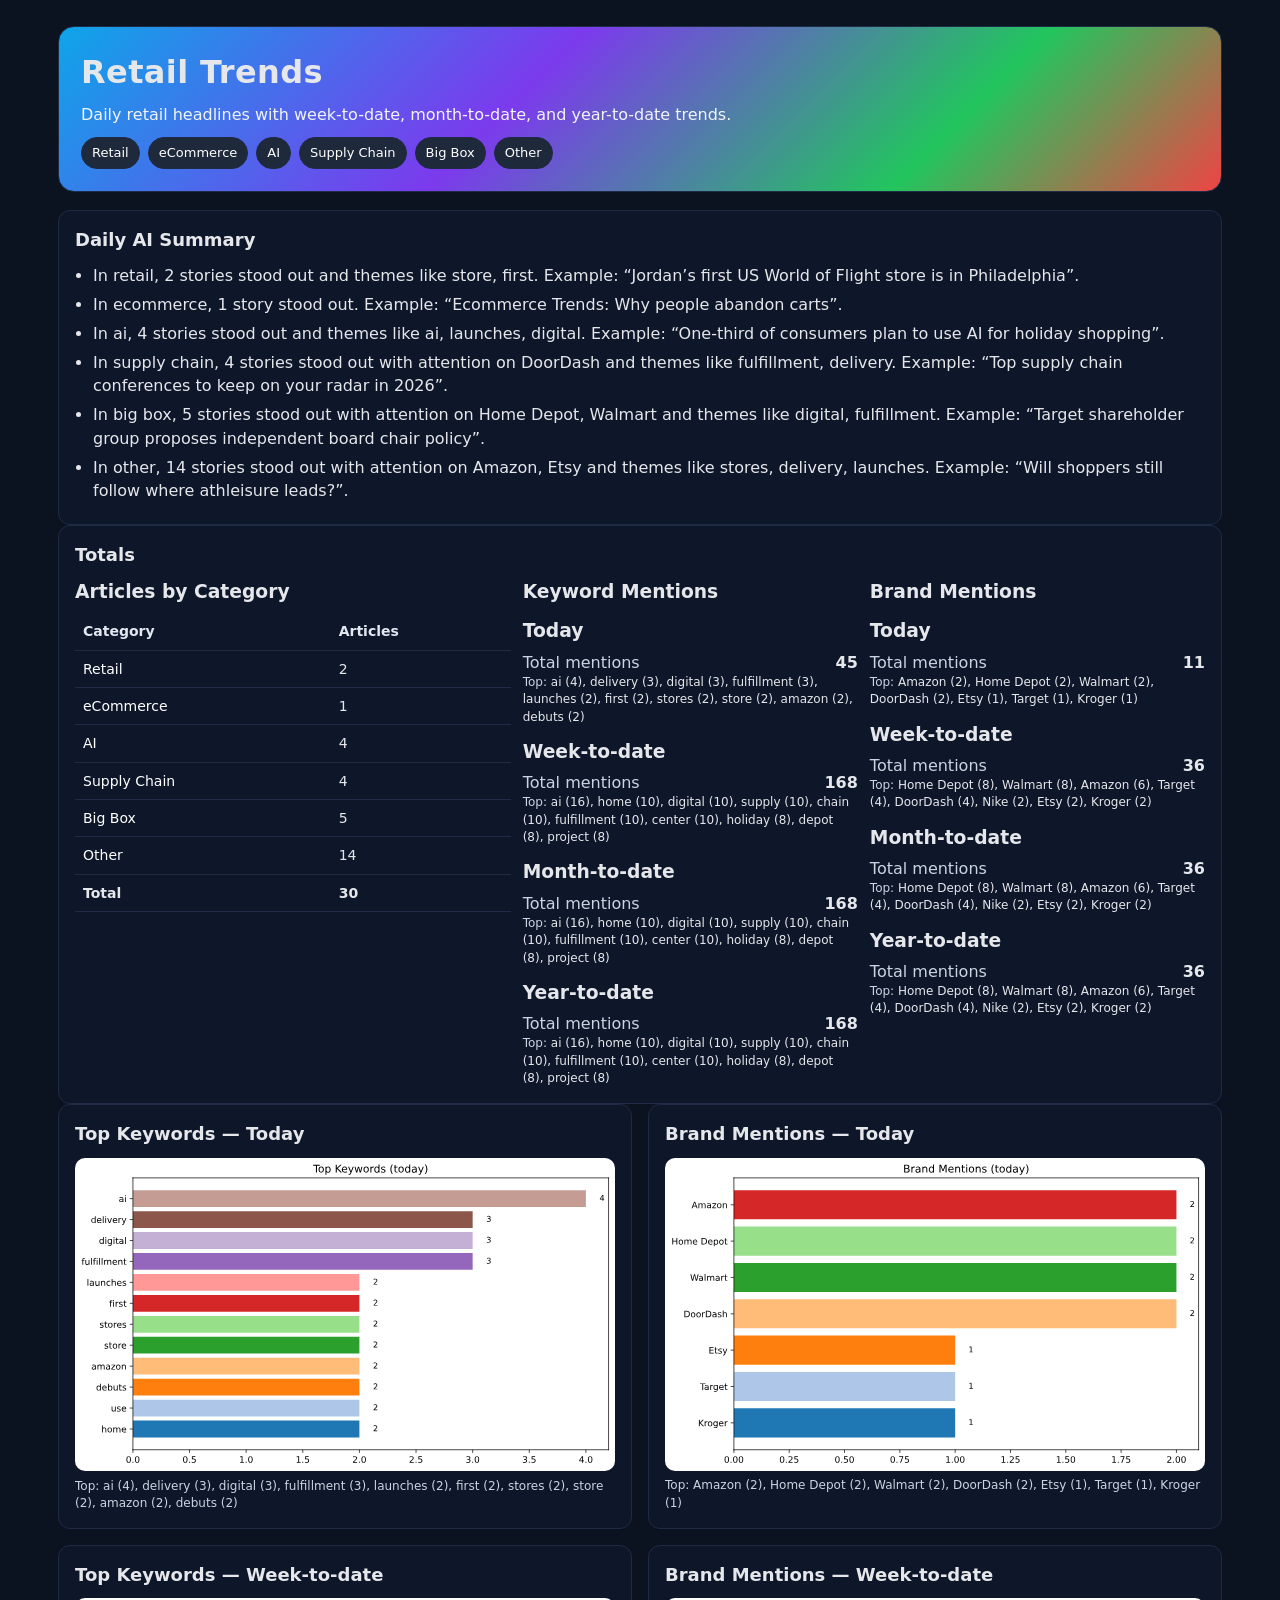
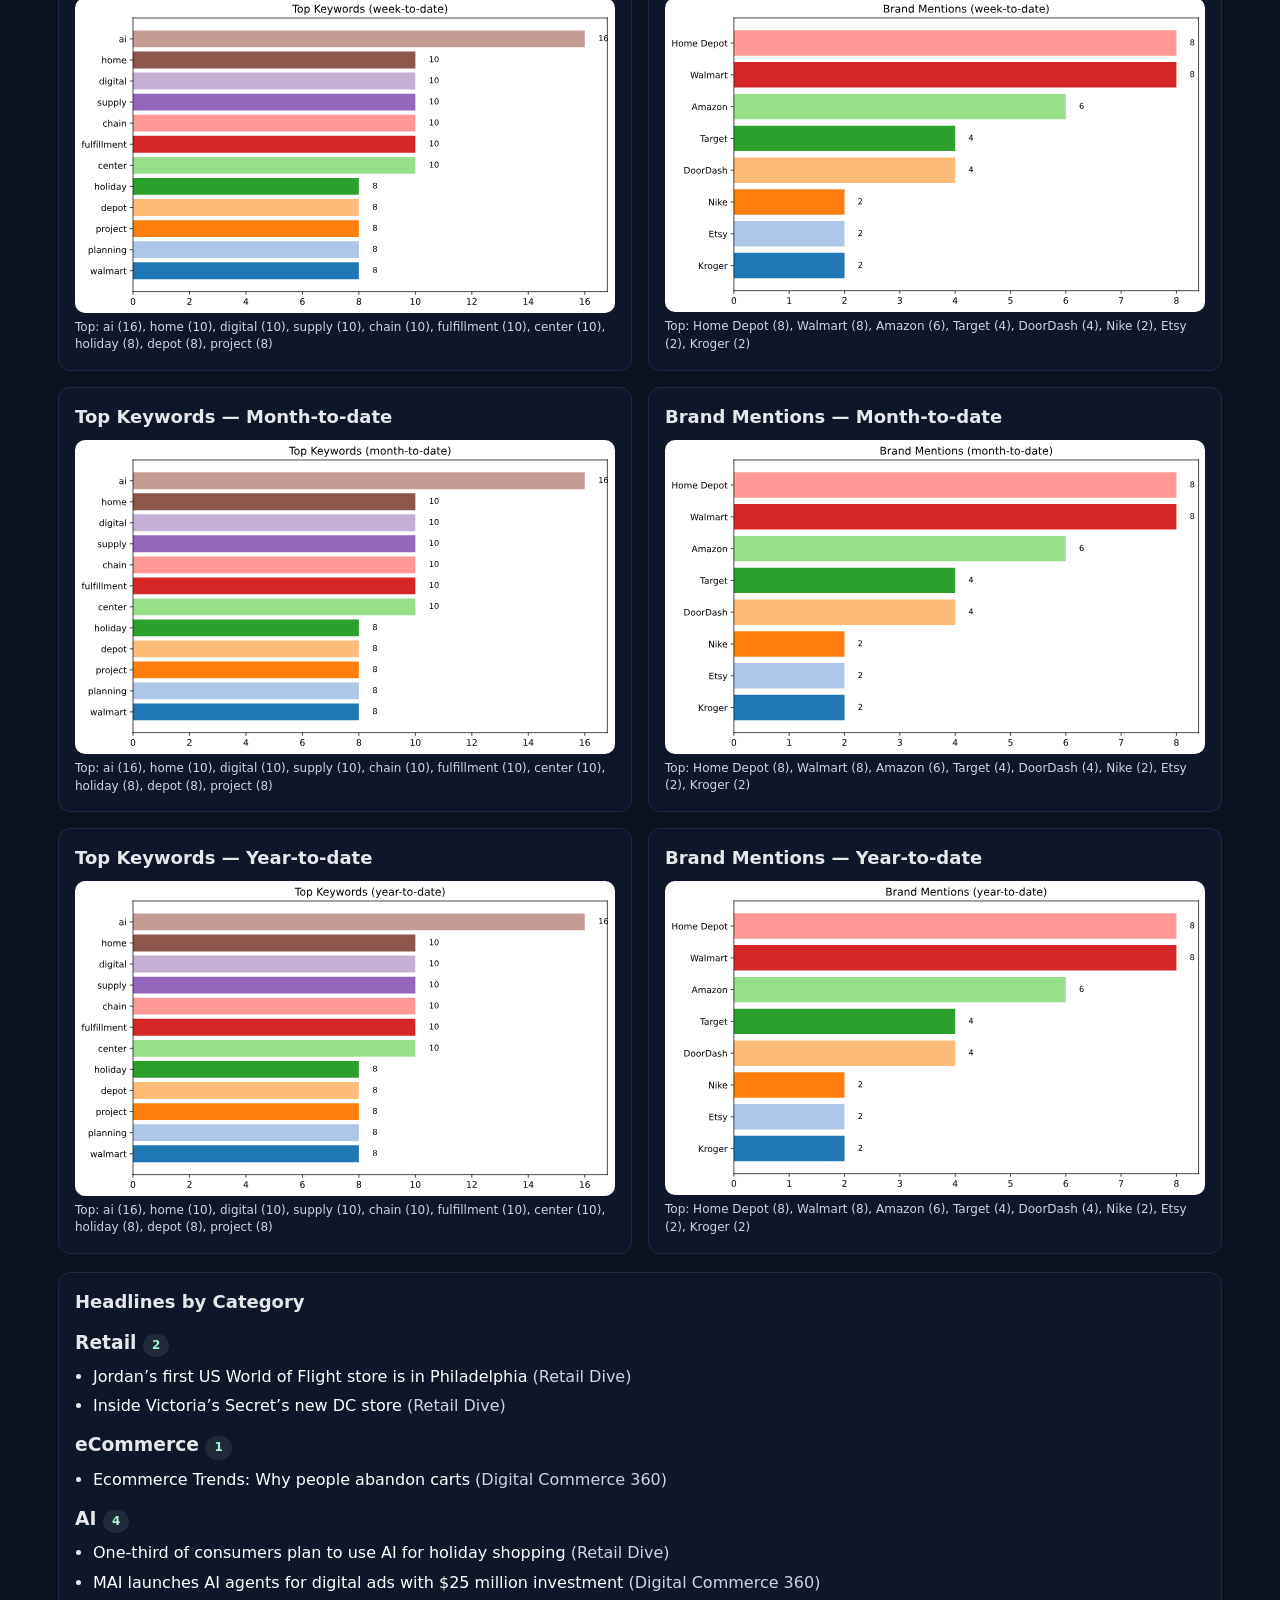
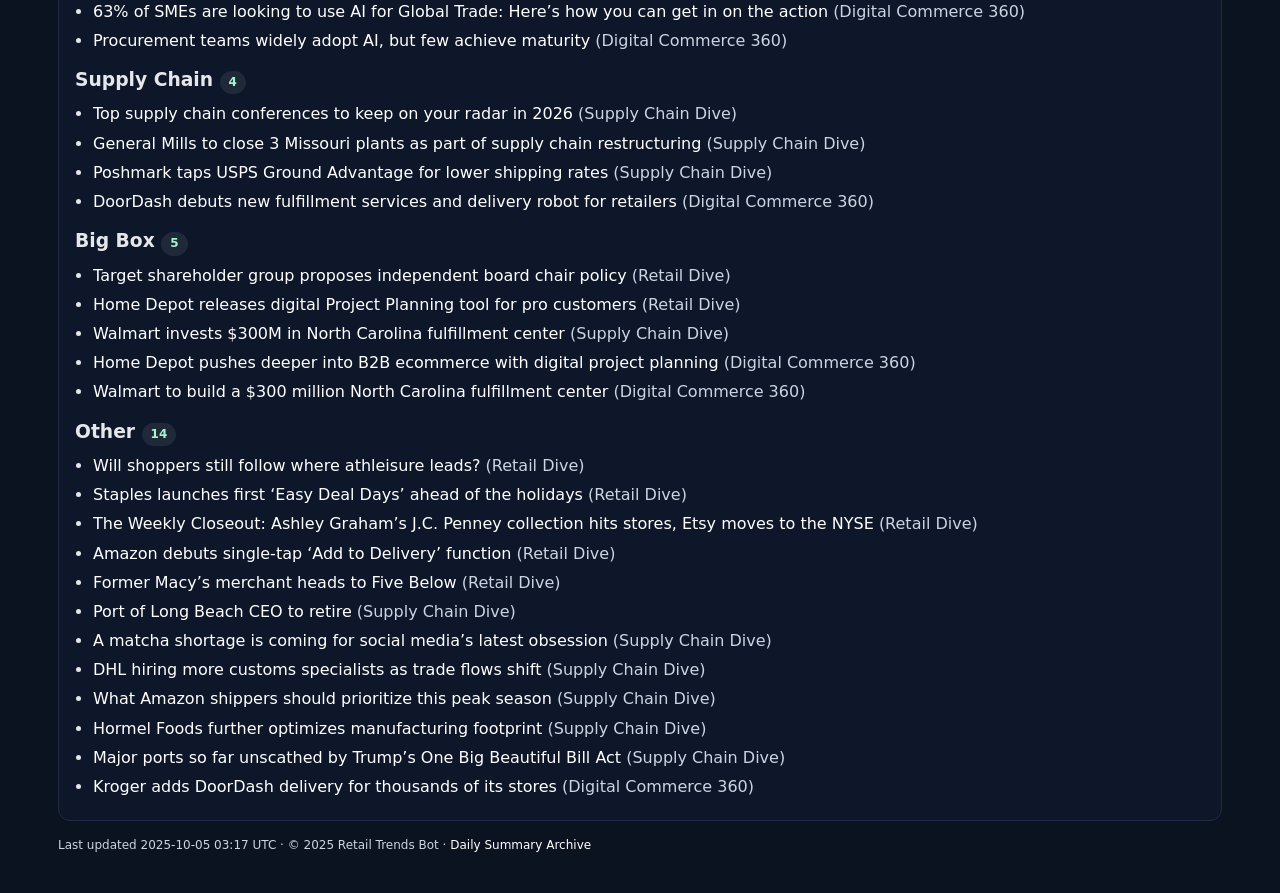
==== commit f9eb3359: "Auto-update site and archive" ====
--- a/index.html
+++ b/index.html
@@ -83,21 +83,21 @@
     
       <h3 style="margin:12px 0 6px 0">Week-to-date</h3>
       <div class="kv">
-        <div class="muted">Total mentions</div><div><b>130</b></div>
+        <div class="muted">Total mentions</div><div><b>168</b></div>
       </div>
-      <div class="small"><span class="muted">Top:</span> ai (12), home (8), supply (8), chain (8), center (8), holiday (7), digital (7), fulfillment (7), depot (6), project (6)</div>
+      <div class="small"><span class="muted">Top:</span> ai (16), home (10), digital (10), supply (10), chain (10), fulfillment (10), center (10), holiday (8), depot (8), project (8)</div>
     
       <h3 style="margin:12px 0 6px 0">Month-to-date</h3>
       <div class="kv">
-        <div class="muted">Total mentions</div><div><b>130</b></div>
+        <div class="muted">Total mentions</div><div><b>168</b></div>
       </div>
-      <div class="small"><span class="muted">Top:</span> ai (12), home (8), supply (8), chain (8), center (8), holiday (7), digital (7), fulfillment (7), depot (6), project (6)</div>
+      <div class="small"><span class="muted">Top:</span> ai (16), home (10), digital (10), supply (10), chain (10), fulfillment (10), center (10), holiday (8), depot (8), project (8)</div>
     
       <h3 style="margin:12px 0 6px 0">Year-to-date</h3>
       <div class="kv">
-        <div class="muted">Total mentions</div><div><b>130</b></div>
+        <div class="muted">Total mentions</div><div><b>168</b></div>
       </div>
-      <div class="small"><span class="muted">Top:</span> ai (12), home (8), supply (8), chain (8), center (8), holiday (7), digital (7), fulfillment (7), depot (6), project (6)</div>
+      <div class="small"><span class="muted">Top:</span> ai (16), home (10), digital (10), supply (10), chain (10), fulfillment (10), center (10), holiday (8), depot (8), project (8)</div>
     
     </div>
     <div>
@@ -111,21 +111,21 @@
     
       <h3 style="margin:12px 0 6px 0">Week-to-date</h3>
       <div class="kv">
-        <div class="muted">Total mentions</div><div><b>25</b></div>
+        <div class="muted">Total mentions</div><div><b>36</b></div>
       </div>
-      <div class="small"><span class="muted">Top:</span> Home Depot (6), Walmart (6), Amazon (4), Target (3), Nike (2), DoorDash (2), Etsy (1), Kroger (1)</div>
+      <div class="small"><span class="muted">Top:</span> Home Depot (8), Walmart (8), Amazon (6), Target (4), DoorDash (4), Nike (2), Etsy (2), Kroger (2)</div>
     
       <h3 style="margin:12px 0 6px 0">Month-to-date</h3>
       <div class="kv">
-        <div class="muted">Total mentions</div><div><b>25</b></div>
+        <div class="muted">Total mentions</div><div><b>36</b></div>
       </div>
-      <div class="small"><span class="muted">Top:</span> Home Depot (6), Walmart (6), Amazon (4), Target (3), Nike (2), DoorDash (2), Etsy (1), Kroger (1)</div>
+      <div class="small"><span class="muted">Top:</span> Home Depot (8), Walmart (8), Amazon (6), Target (4), DoorDash (4), Nike (2), Etsy (2), Kroger (2)</div>
     
       <h3 style="margin:12px 0 6px 0">Year-to-date</h3>
       <div class="kv">
-        <div class="muted">Total mentions</div><div><b>25</b></div>
+        <div class="muted">Total mentions</div><div><b>36</b></div>
       </div>
-      <div class="small"><span class="muted">Top:</span> Home Depot (6), Walmart (6), Amazon (4), Target (3), Nike (2), DoorDash (2), Etsy (1), Kroger (1)</div>
+      <div class="small"><span class="muted">Top:</span> Home Depot (8), Walmart (8), Amazon (6), Target (4), DoorDash (4), Nike (2), Etsy (2), Kroger (2)</div>
     
     </div>
   </div>
@@ -146,33 +146,33 @@
 <article class="card">
   <h2>Top Keywords — Week-to-date</h2>
   <div><img src='assets/keywords_wtd.svg' alt='Top Keywords — Week-to-date'/></div>
-  <div class='muted small'>Top: ai (12), home (8), supply (8), chain (8), center (8), holiday (7), digital (7), fulfillment (7), depot (6), project (6)</div>
+  <div class='muted small'>Top: ai (16), home (10), digital (10), supply (10), chain (10), fulfillment (10), center (10), holiday (8), depot (8), project (8)</div>
 </article><article class="card">
   <h2>Brand Mentions — Week-to-date</h2>
   <div><img src='assets/brands_wtd.svg' alt='Brand Mentions — Week-to-date'/></div>
-  <div class='muted small'>Top: Home Depot (6), Walmart (6), Amazon (4), Target (3), Nike (2), DoorDash (2), Etsy (1), Kroger (1)</div>
+  <div class='muted small'>Top: Home Depot (8), Walmart (8), Amazon (6), Target (4), DoorDash (4), Nike (2), Etsy (2), Kroger (2)</div>
 </article></section>
 
 <section class="grid2" style="margin-top:16px">
 <article class="card">
   <h2>Top Keywords — Month-to-date</h2>
   <div><img src='assets/keywords_mtd.svg' alt='Top Keywords — Month-to-date'/></div>
-  <div class='muted small'>Top: ai (12), home (8), supply (8), chain (8), center (8), holiday (7), digital (7), fulfillment (7), depot (6), project (6)</div>
+  <div class='muted small'>Top: ai (16), home (10), digital (10), supply (10), chain (10), fulfillment (10), center (10), holiday (8), depot (8), project (8)</div>
 </article><article class="card">
   <h2>Brand Mentions — Month-to-date</h2>
   <div><img src='assets/brands_mtd.svg' alt='Brand Mentions — Month-to-date'/></div>
-  <div class='muted small'>Top: Home Depot (6), Walmart (6), Amazon (4), Target (3), Nike (2), DoorDash (2), Etsy (1), Kroger (1)</div>
+  <div class='muted small'>Top: Home Depot (8), Walmart (8), Amazon (6), Target (4), DoorDash (4), Nike (2), Etsy (2), Kroger (2)</div>
 </article></section>
 
 <section class="grid2" style="margin-top:16px">
 <article class="card">
   <h2>Top Keywords — Year-to-date</h2>
   <div><img src='assets/keywords_ytd.svg' alt='Top Keywords — Year-to-date'/></div>
-  <div class='muted small'>Top: ai (12), home (8), supply (8), chain (8), center (8), holiday (7), digital (7), fulfillment (7), depot (6), project (6)</div>
+  <div class='muted small'>Top: ai (16), home (10), digital (10), supply (10), chain (10), fulfillment (10), center (10), holiday (8), depot (8), project (8)</div>
 </article><article class="card">
   <h2>Brand Mentions — Year-to-date</h2>
   <div><img src='assets/brands_ytd.svg' alt='Brand Mentions — Year-to-date'/></div>
-  <div class='muted small'>Top: Home Depot (6), Walmart (6), Amazon (4), Target (3), Nike (2), DoorDash (2), Etsy (1), Kroger (1)</div>
+  <div class='muted small'>Top: Home Depot (8), Walmart (8), Amazon (6), Target (4), DoorDash (4), Nike (2), Etsy (2), Kroger (2)</div>
 </article></section>
 
 <section class="card cat" style="margin-top:18px">
@@ -180,5 +180,5 @@
 <h3 id='cat-retail' class='anchor'>Retail <span class='badge'>2</span></h3><ul><li><a href="https://www.retaildive.com/news/jordan-basketball-first-usa-world-of-flight-store-philadelphia-rittenhouse-square/801907/" target="_blank" rel="noopener">Jordan’s first US World of Flight store is in Philadelphia</a> <span class="muted">(Retail Dive)</span></li><li><a href="https://www.retaildive.com/news/inside-victorias-secrets-georgetown-dc-store/801757/" target="_blank" rel="noopener">Inside Victoria’s Secret’s new DC store</a> <span class="muted">(Retail Dive)</span></li></ul><h3 id='cat-ecommerce' class='anchor'>eCommerce <span class='badge'>1</span></h3><ul><li><a href="https://www.digitalcommerce360.com/2025/10/02/why-people-abandon-shopping-carts/" target="_blank" rel="noopener">Ecommerce Trends: Why people abandon carts</a> <span class="muted">(Digital Commerce 360)</span></li></ul><h3 id='cat-ai' class='anchor'>AI <span class='badge'>4</span></h3><ul><li><a href="https://www.retaildive.com/news/consumers-ai-shopping-tools-holidays-retail/801800/" target="_blank" rel="noopener">One-third of consumers plan to use AI for holiday shopping</a> <span class="muted">(Retail Dive)</span></li><li><a href="https://www.digitalcommerce360.com/2025/10/03/mai-launches-ai-agents-for-digital-ads-with-25-million-investment/" target="_blank" rel="noopener">MAI launches AI agents for digital ads with $25 million investment</a> <span class="muted">(Digital Commerce 360)</span></li><li><a href="https://www.digitalcommerce360.com/2025/10/03/63-of-smes-are-looking-to-use-ai-for-global-trade-heres-how-you-can-get-in-on-the-action/" target="_blank" rel="noopener">63% of SMEs are looking to use AI for Global Trade: Here’s how you can get in on the action</a> <span class="muted">(Digital Commerce 360)</span></li><li><a href="https://www.digitalcommerce360.com/2025/10/01/procurement-teams-widely-adopt-ai-but-few-achieve-maturity/" target="_blank" rel="noopener">Procurement teams widely adopt AI, but few achieve maturity</a> <span class="muted">(Digital Commerce 360)</span></li></ul><h3 id='cat-supply-chain' class='anchor'>Supply Chain <span class='badge'>4</span></h3><ul><li><a href="https://www.supplychaindive.com/news/top-supply-chain-conferences-2026/761302/" target="_blank" rel="noopener">Top supply chain conferences to keep on your radar in 2026</a> <span class="muted">(Supply Chain Dive)</span></li><li><a href="https://www.supplychaindive.com/news/general-mills-to-close-3-plants-as-part-of-supply-chain-resturcting/801776/" target="_blank" rel="noopener">General Mills to close 3 Missouri plants as part of supply chain restructuring</a> <span class="muted">(Supply Chain Dive)</span></li><li><a href="https://www.supplychaindive.com/news/postal-service-ground-advantage-poshmark-shipping/760754/" target="_blank" rel="noopener">Poshmark taps USPS Ground Advantage for lower shipping rates</a> <span class="muted">(Supply Chain Dive)</span></li><li><a href="https://www.digitalcommerce360.com/2025/10/03/doordash-dot-delivery-robot/" target="_blank" rel="noopener">DoorDash debuts new fulfillment services and delivery robot for retailers</a> <span class="muted">(Digital Commerce 360)</span></li></ul><h3 id='cat-big-box' class='anchor'>Big Box <span class='badge'>5</span></h3><ul><li><a href="https://www.retaildive.com/news/target-ceo-brian-cornell-executive-chair-board-shareholder-policy-proposal/801794/" target="_blank" rel="noopener">Target shareholder group proposes independent board chair policy</a> <span class="muted">(Retail Dive)</span></li><li><a href="https://www.retaildive.com/news/home-depot-digital-project-planning-tool-pro-customers/761497/" target="_blank" rel="noopener">Home Depot releases digital Project Planning tool for pro customers</a> <span class="muted">(Retail Dive)</span></li><li><a href="https://www.supplychaindive.com/news/walmart-300m-north-carolina-fulfillment-center/761625/" target="_blank" rel="noopener">Walmart invests $300M in North Carolina fulfillment center</a> <span class="muted">(Supply Chain Dive)</span></li><li><a href="https://www.digitalcommerce360.com/2025/10/02/home-depot-b2b-ecommerce-digital-project-planning/" target="_blank" rel="noopener">Home Depot pushes deeper into B2B ecommerce with digital project planning</a> <span class="muted">(Digital Commerce 360)</span></li><li><a href="https://www.digitalcommerce360.com/2025/10/02/walmart-build-300-million-north-carolina-fulfillment-center/" target="_blank" rel="noopener">Walmart to build a $300 million North Carolina fulfillment center</a> <span class="muted">(Digital Commerce 360)</span></li></ul><h3 id='cat-other' class='anchor'>Other <span class='badge'>14</span></h3><ul><li><a href="https://www.retaildive.com/news/athleisure-category-expansions-lululemon-vuori-alo-yoga-outdoor-voices/801716/" target="_blank" rel="noopener">Will shoppers still follow where athleisure leads?</a> <span class="muted">(Retail Dive)</span></li><li><a href="https://www.retaildive.com/news/staples-easy-deal-days-holiday-sales-event/801895/" target="_blank" rel="noopener">Staples launches first ‘Easy Deal Days’ ahead of the holidays</a> <span class="muted">(Retail Dive)</span></li><li><a href="https://www.retaildive.com/news/ashley-graham-jc-penney-etsy-nyse-rei-strategy/801879/" target="_blank" rel="noopener">The Weekly Closeout: Ashley Graham’s J.C. Penney collection hits stores, Etsy moves to the NYSE</a> <span class="muted">(Retail Dive)</span></li><li><a href="https://www.retaildive.com/news/amazon-single-tap-add-to-delivery-order-function/801865/" target="_blank" rel="noopener">Amazon debuts single-tap ‘Add to Delivery’ function</a> <span class="muted">(Retail Dive)</span></li><li><a href="https://www.retaildive.com/news/macys-chief-merchant-michelle-israel-five-below-cfo/801774/" target="_blank" rel="noopener">Former Macy’s merchant heads to Five Below</a> <span class="muted">(Retail Dive)</span></li><li><a href="https://www.supplychaindive.com/news/port-long-beach-ceo-mario-cordero-retires-end-of-2025/801924/" target="_blank" rel="noopener">Port of Long Beach CEO to retire</a> <span class="muted">(Supply Chain Dive)</span></li><li><a href="https://www.supplychaindive.com/news/matcha-shortage-social-medias-latest-obsession/761258/" target="_blank" rel="noopener">A matcha shortage is coming for social media’s latest obsession</a> <span class="muted">(Supply Chain Dive)</span></li><li><a href="https://www.supplychaindive.com/news/dhl-customs-hiring-express-global-forwarding/761370/" target="_blank" rel="noopener">DHL hiring more customs specialists as trade flows shift</a> <span class="muted">(Supply Chain Dive)</span></li><li><a href="https://www.supplychaindive.com/news/3-tips-amazon-shippers-peak-season-fba/761387/" target="_blank" rel="noopener">What Amazon shippers should prioritize this peak season</a> <span class="muted">(Supply Chain Dive)</span></li><li><a href="https://www.supplychaindive.com/news/hormel-advances-supply-chain-modernization-key-projects-systems/761415/" target="_blank" rel="noopener">Hormel Foods further optimizes manufacturing footprint</a> <span class="muted">(Supply Chain Dive)</span></li><li><a href="https://www.supplychaindive.com/news/ports-impacted-port-funding-dera-grant-one-big-beautiful-bill-act/766654/" target="_blank" rel="noopener">Major ports so far unscathed by Trump’s One Big Beautiful Bill Act</a> <span class="muted">(Supply Chain Dive)</span></li><li><a href="https://www.digitalcommerce360.com/2025/10/03/kroger-adds-doordash-delivery-for-thousands-of-its-stores/" target="_blank" rel="noopener">Kroger adds DoorDash delivery for thousands of its stores</a> <span class="muted">(Digital Commerce 360)</span></li></ul>
 </section>
 
-<p class="footer">Last updated 2025-10-04 13:05 UTC · © 2025 Retail Trends Bot · <a href="archive.html">Daily Summary Archive</a></p>
+<p class="footer">Last updated 2025-10-05 03:17 UTC · © 2025 Retail Trends Bot · <a href="archive.html">Daily Summary Archive</a></p>
 </div></body></html>
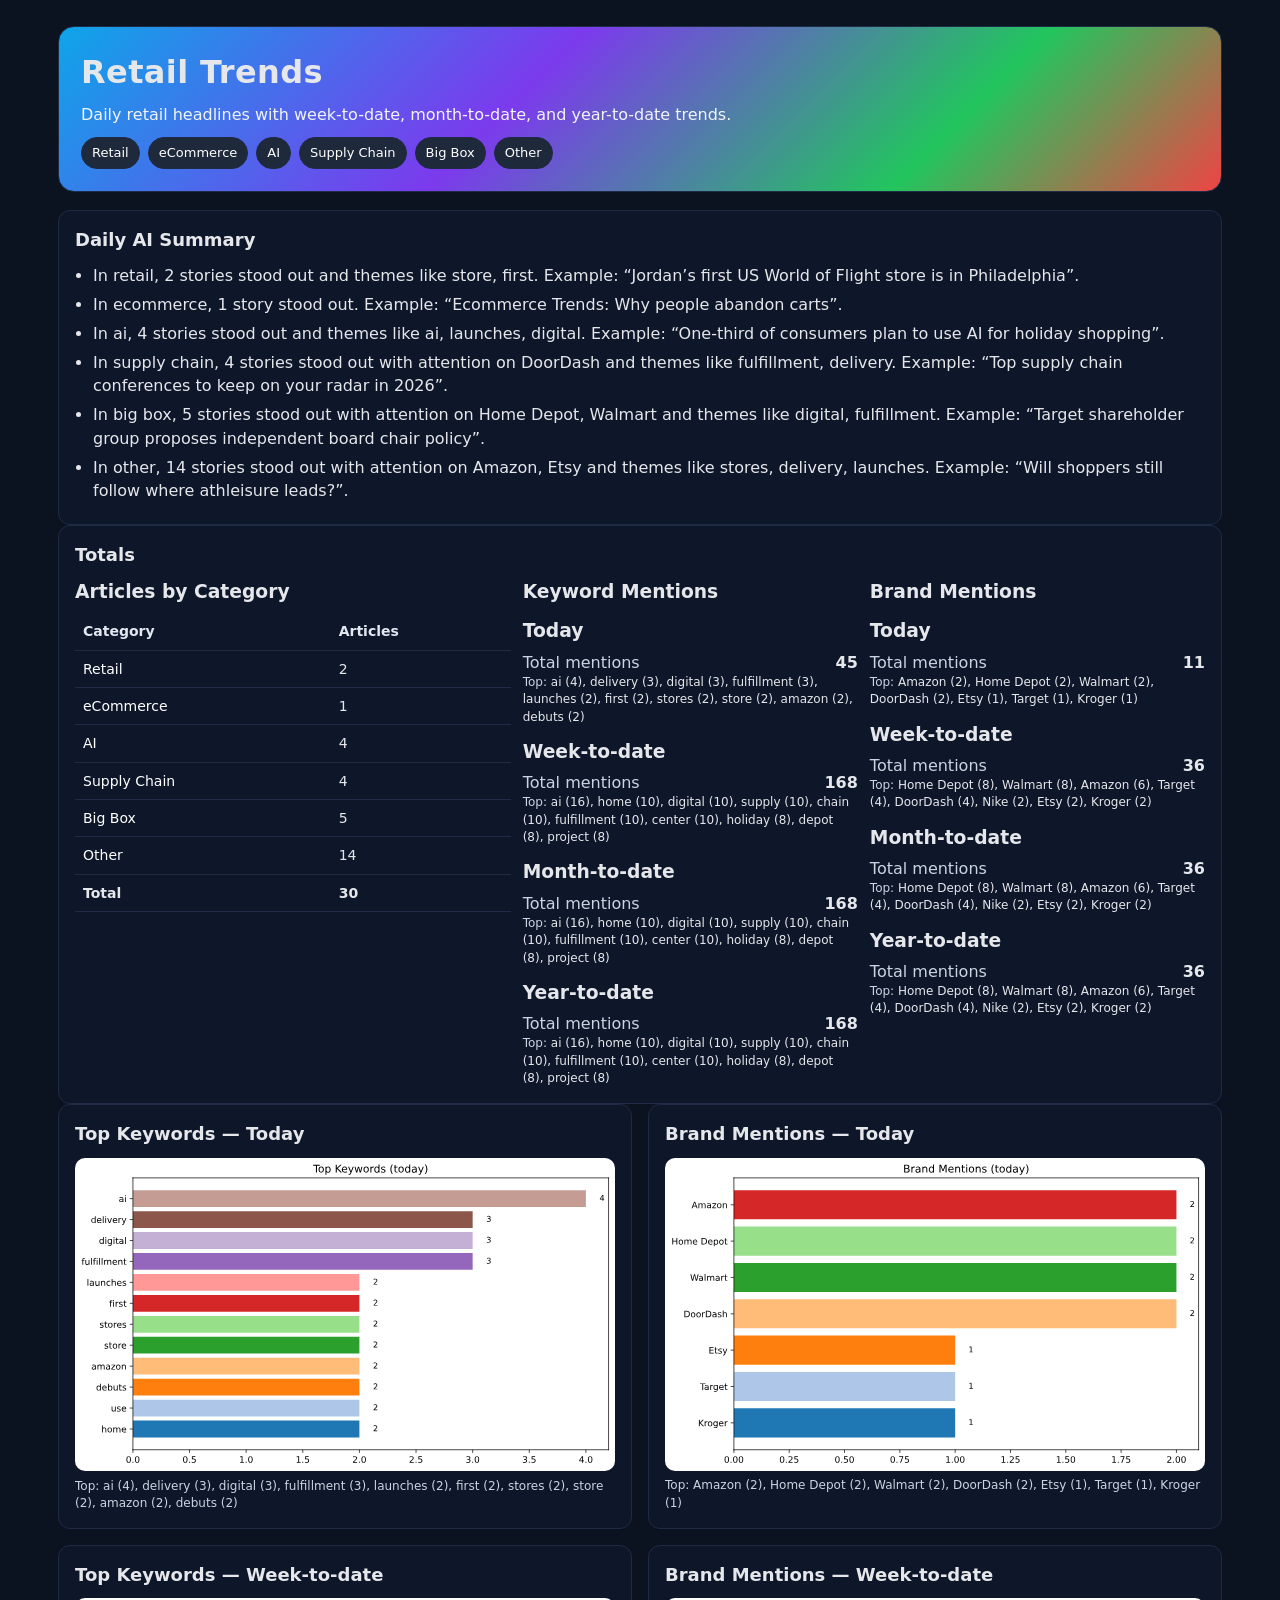
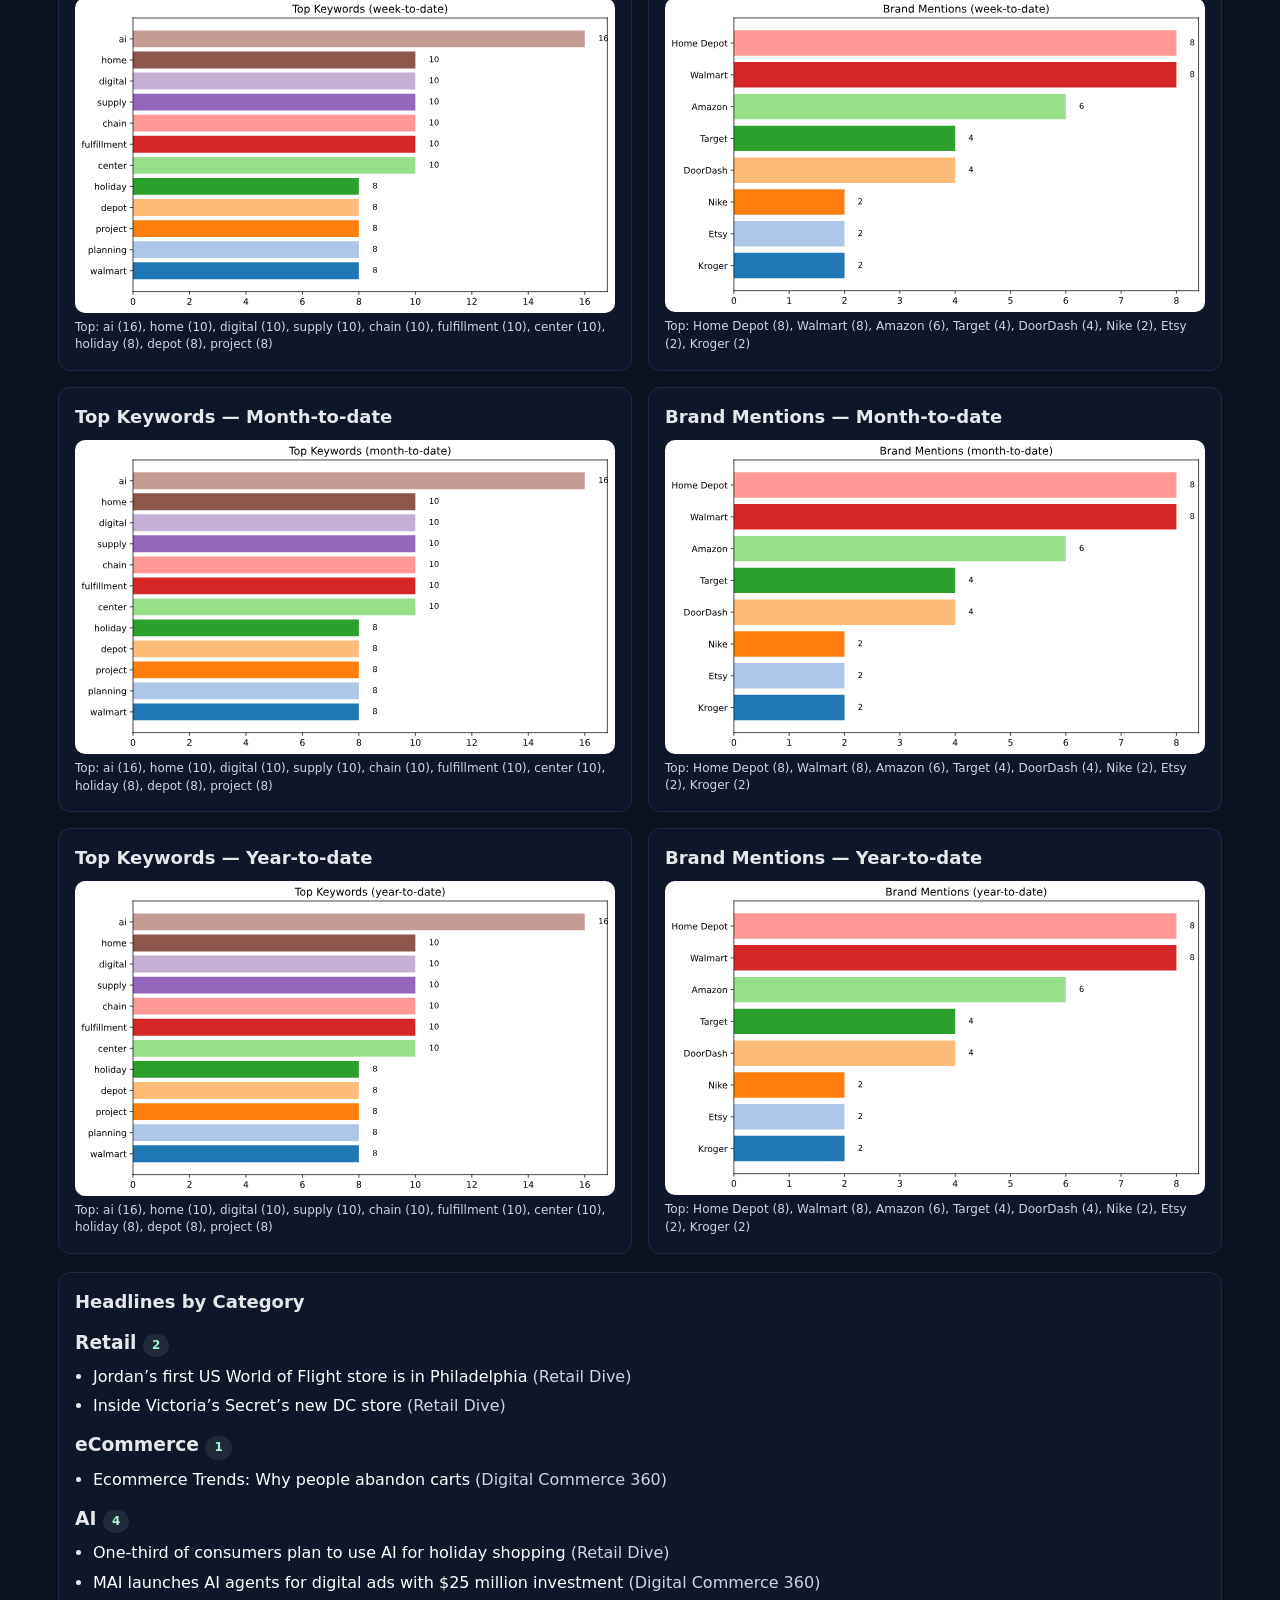
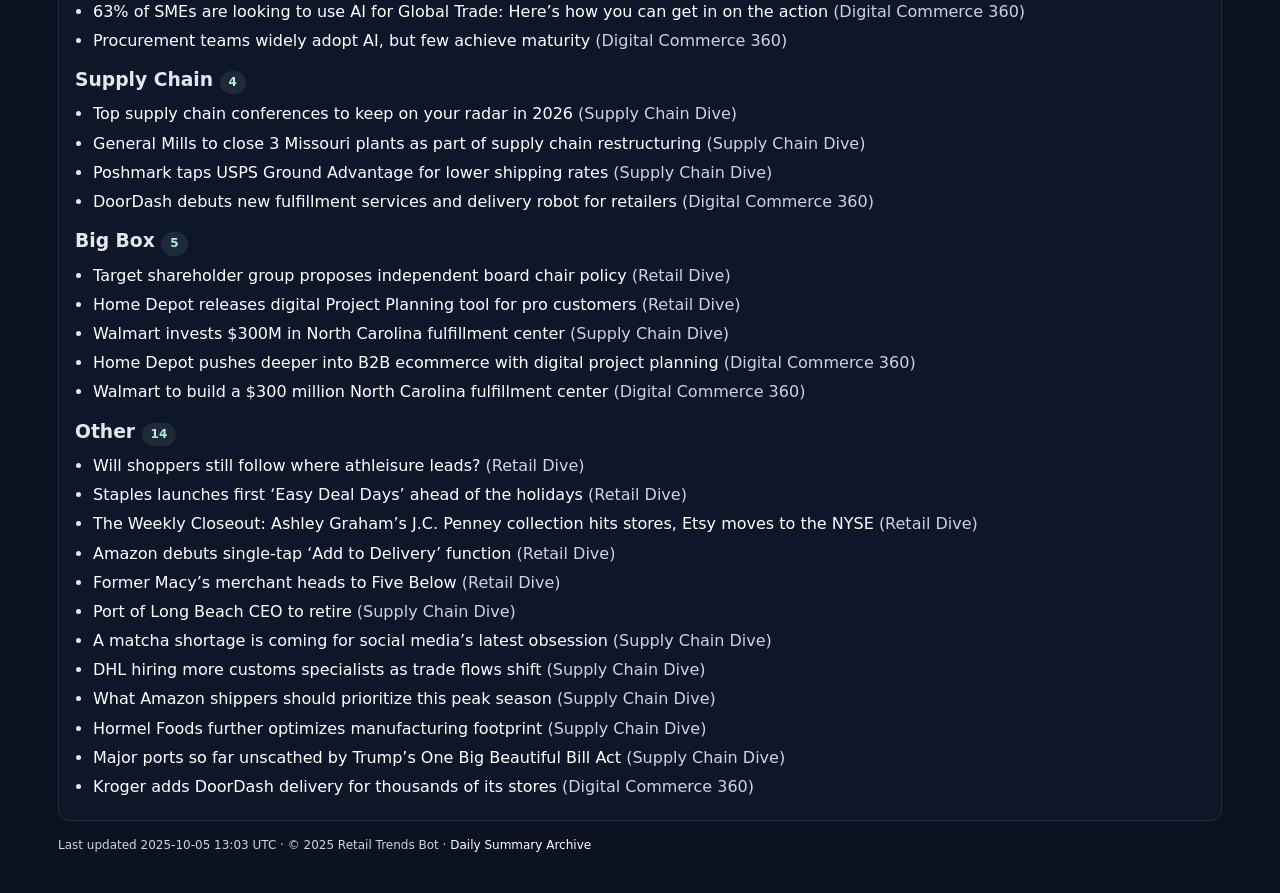
==== commit bfc8ece9: "Auto-update site and archive" ====
--- a/index.html
+++ b/index.html
@@ -180,5 +180,5 @@
 <h3 id='cat-retail' class='anchor'>Retail <span class='badge'>2</span></h3><ul><li><a href="https://www.retaildive.com/news/jordan-basketball-first-usa-world-of-flight-store-philadelphia-rittenhouse-square/801907/" target="_blank" rel="noopener">Jordan’s first US World of Flight store is in Philadelphia</a> <span class="muted">(Retail Dive)</span></li><li><a href="https://www.retaildive.com/news/inside-victorias-secrets-georgetown-dc-store/801757/" target="_blank" rel="noopener">Inside Victoria’s Secret’s new DC store</a> <span class="muted">(Retail Dive)</span></li></ul><h3 id='cat-ecommerce' class='anchor'>eCommerce <span class='badge'>1</span></h3><ul><li><a href="https://www.digitalcommerce360.com/2025/10/02/why-people-abandon-shopping-carts/" target="_blank" rel="noopener">Ecommerce Trends: Why people abandon carts</a> <span class="muted">(Digital Commerce 360)</span></li></ul><h3 id='cat-ai' class='anchor'>AI <span class='badge'>4</span></h3><ul><li><a href="https://www.retaildive.com/news/consumers-ai-shopping-tools-holidays-retail/801800/" target="_blank" rel="noopener">One-third of consumers plan to use AI for holiday shopping</a> <span class="muted">(Retail Dive)</span></li><li><a href="https://www.digitalcommerce360.com/2025/10/03/mai-launches-ai-agents-for-digital-ads-with-25-million-investment/" target="_blank" rel="noopener">MAI launches AI agents for digital ads with $25 million investment</a> <span class="muted">(Digital Commerce 360)</span></li><li><a href="https://www.digitalcommerce360.com/2025/10/03/63-of-smes-are-looking-to-use-ai-for-global-trade-heres-how-you-can-get-in-on-the-action/" target="_blank" rel="noopener">63% of SMEs are looking to use AI for Global Trade: Here’s how you can get in on the action</a> <span class="muted">(Digital Commerce 360)</span></li><li><a href="https://www.digitalcommerce360.com/2025/10/01/procurement-teams-widely-adopt-ai-but-few-achieve-maturity/" target="_blank" rel="noopener">Procurement teams widely adopt AI, but few achieve maturity</a> <span class="muted">(Digital Commerce 360)</span></li></ul><h3 id='cat-supply-chain' class='anchor'>Supply Chain <span class='badge'>4</span></h3><ul><li><a href="https://www.supplychaindive.com/news/top-supply-chain-conferences-2026/761302/" target="_blank" rel="noopener">Top supply chain conferences to keep on your radar in 2026</a> <span class="muted">(Supply Chain Dive)</span></li><li><a href="https://www.supplychaindive.com/news/general-mills-to-close-3-plants-as-part-of-supply-chain-resturcting/801776/" target="_blank" rel="noopener">General Mills to close 3 Missouri plants as part of supply chain restructuring</a> <span class="muted">(Supply Chain Dive)</span></li><li><a href="https://www.supplychaindive.com/news/postal-service-ground-advantage-poshmark-shipping/760754/" target="_blank" rel="noopener">Poshmark taps USPS Ground Advantage for lower shipping rates</a> <span class="muted">(Supply Chain Dive)</span></li><li><a href="https://www.digitalcommerce360.com/2025/10/03/doordash-dot-delivery-robot/" target="_blank" rel="noopener">DoorDash debuts new fulfillment services and delivery robot for retailers</a> <span class="muted">(Digital Commerce 360)</span></li></ul><h3 id='cat-big-box' class='anchor'>Big Box <span class='badge'>5</span></h3><ul><li><a href="https://www.retaildive.com/news/target-ceo-brian-cornell-executive-chair-board-shareholder-policy-proposal/801794/" target="_blank" rel="noopener">Target shareholder group proposes independent board chair policy</a> <span class="muted">(Retail Dive)</span></li><li><a href="https://www.retaildive.com/news/home-depot-digital-project-planning-tool-pro-customers/761497/" target="_blank" rel="noopener">Home Depot releases digital Project Planning tool for pro customers</a> <span class="muted">(Retail Dive)</span></li><li><a href="https://www.supplychaindive.com/news/walmart-300m-north-carolina-fulfillment-center/761625/" target="_blank" rel="noopener">Walmart invests $300M in North Carolina fulfillment center</a> <span class="muted">(Supply Chain Dive)</span></li><li><a href="https://www.digitalcommerce360.com/2025/10/02/home-depot-b2b-ecommerce-digital-project-planning/" target="_blank" rel="noopener">Home Depot pushes deeper into B2B ecommerce with digital project planning</a> <span class="muted">(Digital Commerce 360)</span></li><li><a href="https://www.digitalcommerce360.com/2025/10/02/walmart-build-300-million-north-carolina-fulfillment-center/" target="_blank" rel="noopener">Walmart to build a $300 million North Carolina fulfillment center</a> <span class="muted">(Digital Commerce 360)</span></li></ul><h3 id='cat-other' class='anchor'>Other <span class='badge'>14</span></h3><ul><li><a href="https://www.retaildive.com/news/athleisure-category-expansions-lululemon-vuori-alo-yoga-outdoor-voices/801716/" target="_blank" rel="noopener">Will shoppers still follow where athleisure leads?</a> <span class="muted">(Retail Dive)</span></li><li><a href="https://www.retaildive.com/news/staples-easy-deal-days-holiday-sales-event/801895/" target="_blank" rel="noopener">Staples launches first ‘Easy Deal Days’ ahead of the holidays</a> <span class="muted">(Retail Dive)</span></li><li><a href="https://www.retaildive.com/news/ashley-graham-jc-penney-etsy-nyse-rei-strategy/801879/" target="_blank" rel="noopener">The Weekly Closeout: Ashley Graham’s J.C. Penney collection hits stores, Etsy moves to the NYSE</a> <span class="muted">(Retail Dive)</span></li><li><a href="https://www.retaildive.com/news/amazon-single-tap-add-to-delivery-order-function/801865/" target="_blank" rel="noopener">Amazon debuts single-tap ‘Add to Delivery’ function</a> <span class="muted">(Retail Dive)</span></li><li><a href="https://www.retaildive.com/news/macys-chief-merchant-michelle-israel-five-below-cfo/801774/" target="_blank" rel="noopener">Former Macy’s merchant heads to Five Below</a> <span class="muted">(Retail Dive)</span></li><li><a href="https://www.supplychaindive.com/news/port-long-beach-ceo-mario-cordero-retires-end-of-2025/801924/" target="_blank" rel="noopener">Port of Long Beach CEO to retire</a> <span class="muted">(Supply Chain Dive)</span></li><li><a href="https://www.supplychaindive.com/news/matcha-shortage-social-medias-latest-obsession/761258/" target="_blank" rel="noopener">A matcha shortage is coming for social media’s latest obsession</a> <span class="muted">(Supply Chain Dive)</span></li><li><a href="https://www.supplychaindive.com/news/dhl-customs-hiring-express-global-forwarding/761370/" target="_blank" rel="noopener">DHL hiring more customs specialists as trade flows shift</a> <span class="muted">(Supply Chain Dive)</span></li><li><a href="https://www.supplychaindive.com/news/3-tips-amazon-shippers-peak-season-fba/761387/" target="_blank" rel="noopener">What Amazon shippers should prioritize this peak season</a> <span class="muted">(Supply Chain Dive)</span></li><li><a href="https://www.supplychaindive.com/news/hormel-advances-supply-chain-modernization-key-projects-systems/761415/" target="_blank" rel="noopener">Hormel Foods further optimizes manufacturing footprint</a> <span class="muted">(Supply Chain Dive)</span></li><li><a href="https://www.supplychaindive.com/news/ports-impacted-port-funding-dera-grant-one-big-beautiful-bill-act/766654/" target="_blank" rel="noopener">Major ports so far unscathed by Trump’s One Big Beautiful Bill Act</a> <span class="muted">(Supply Chain Dive)</span></li><li><a href="https://www.digitalcommerce360.com/2025/10/03/kroger-adds-doordash-delivery-for-thousands-of-its-stores/" target="_blank" rel="noopener">Kroger adds DoorDash delivery for thousands of its stores</a> <span class="muted">(Digital Commerce 360)</span></li></ul>
 </section>
 
-<p class="footer">Last updated 2025-10-05 03:17 UTC · © 2025 Retail Trends Bot · <a href="archive.html">Daily Summary Archive</a></p>
+<p class="footer">Last updated 2025-10-05 13:03 UTC · © 2025 Retail Trends Bot · <a href="archive.html">Daily Summary Archive</a></p>
 </div></body></html>
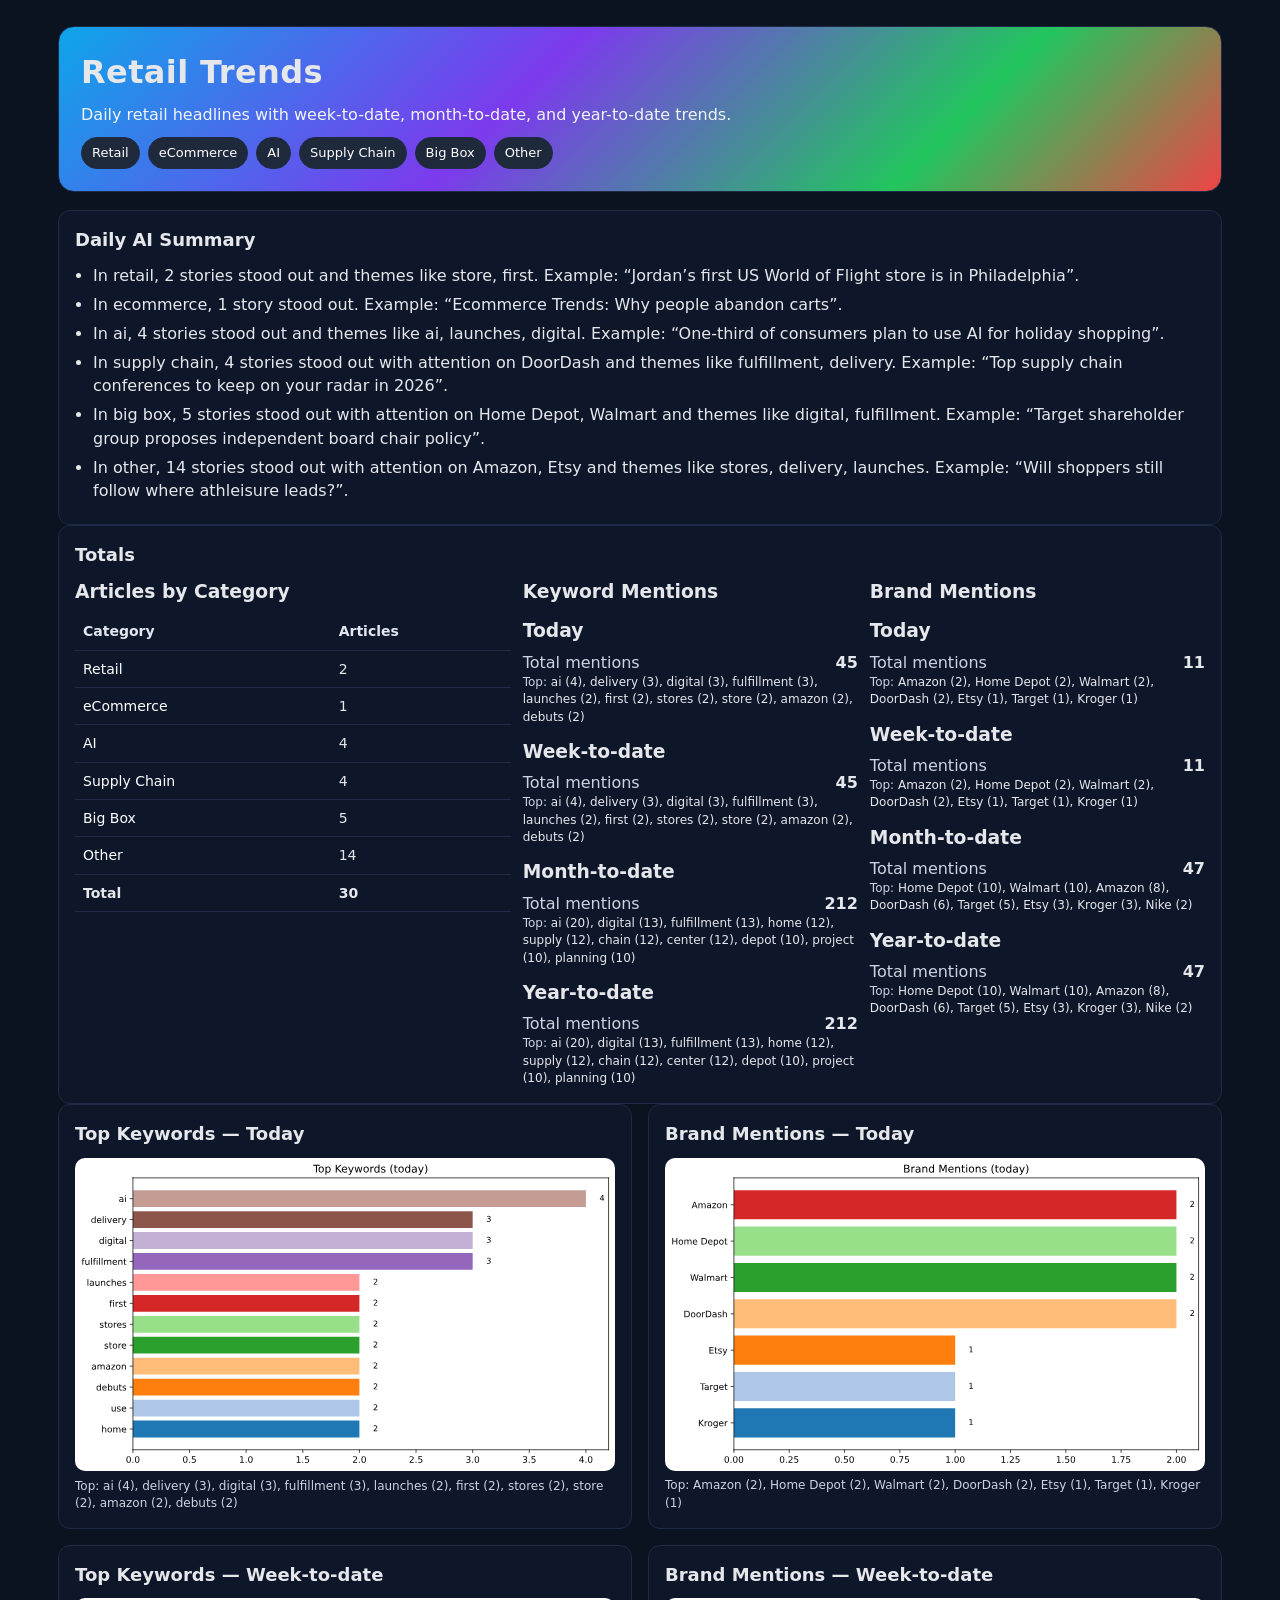
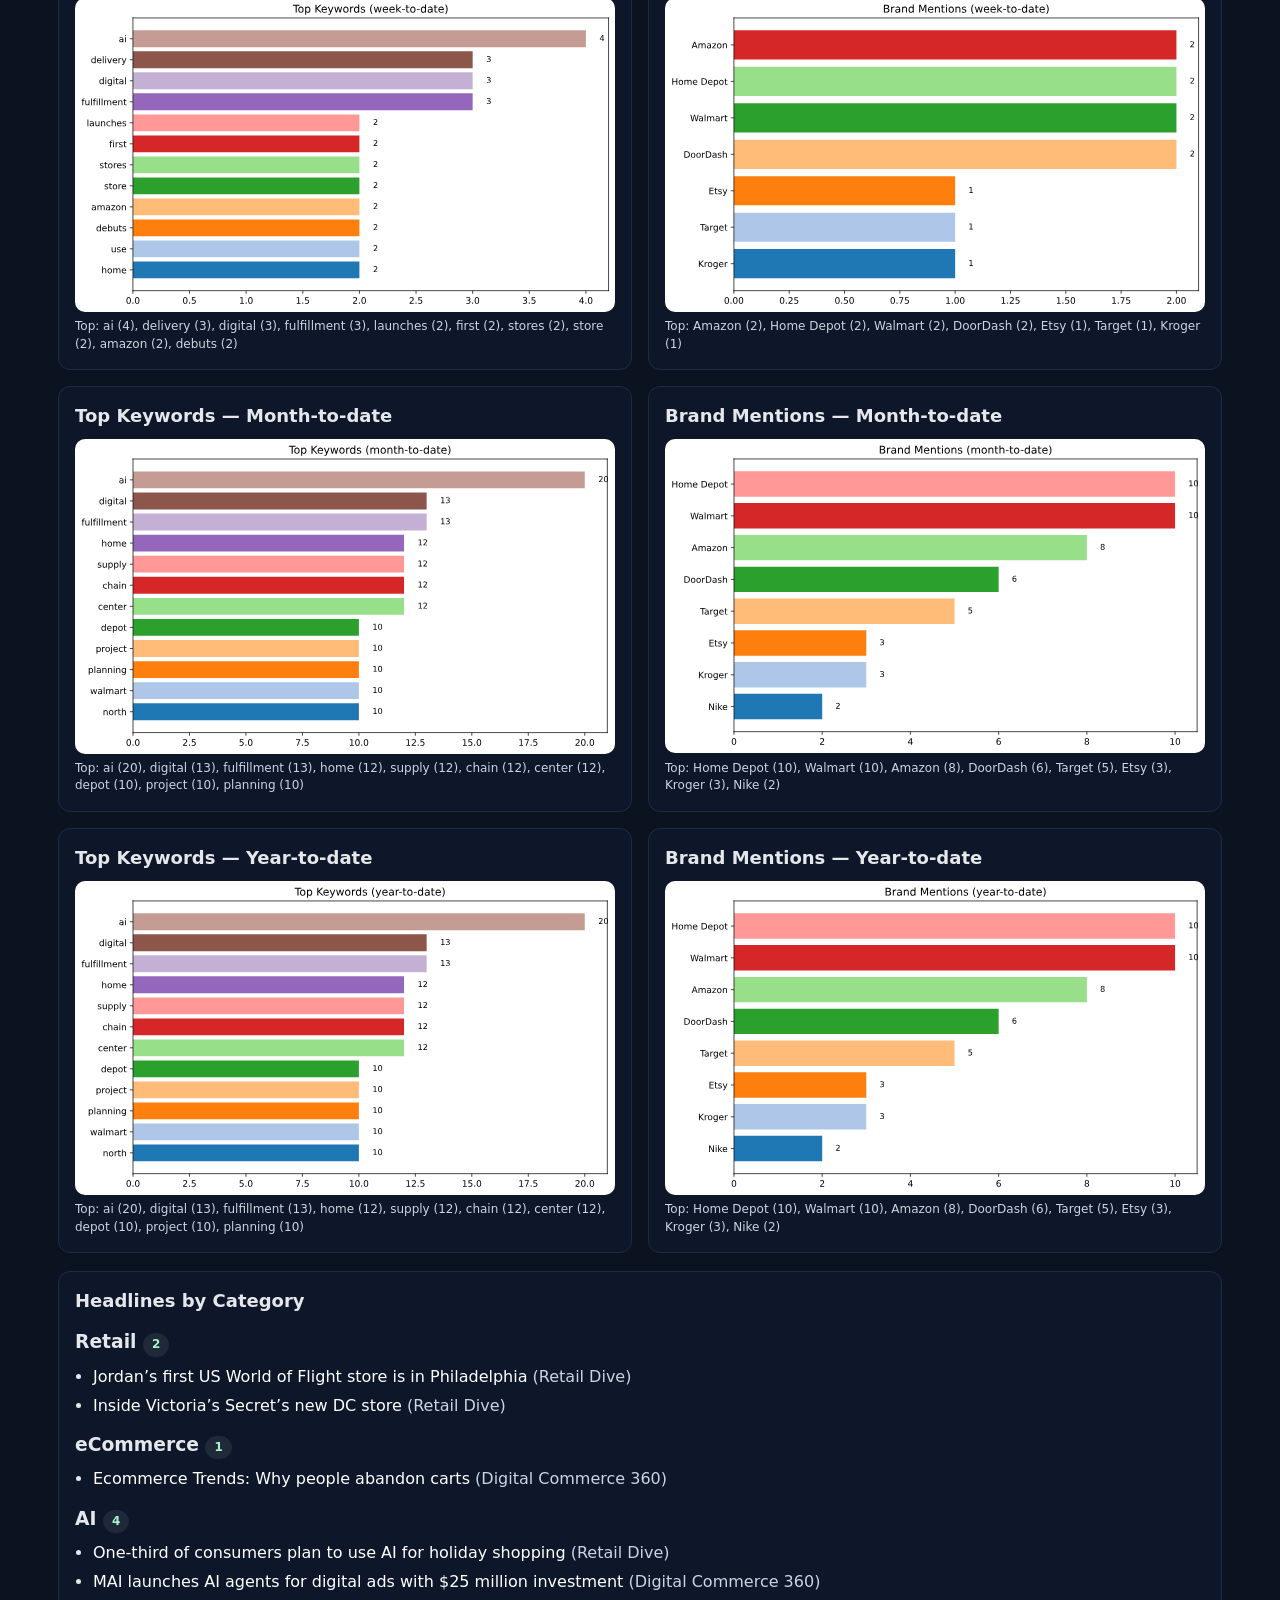
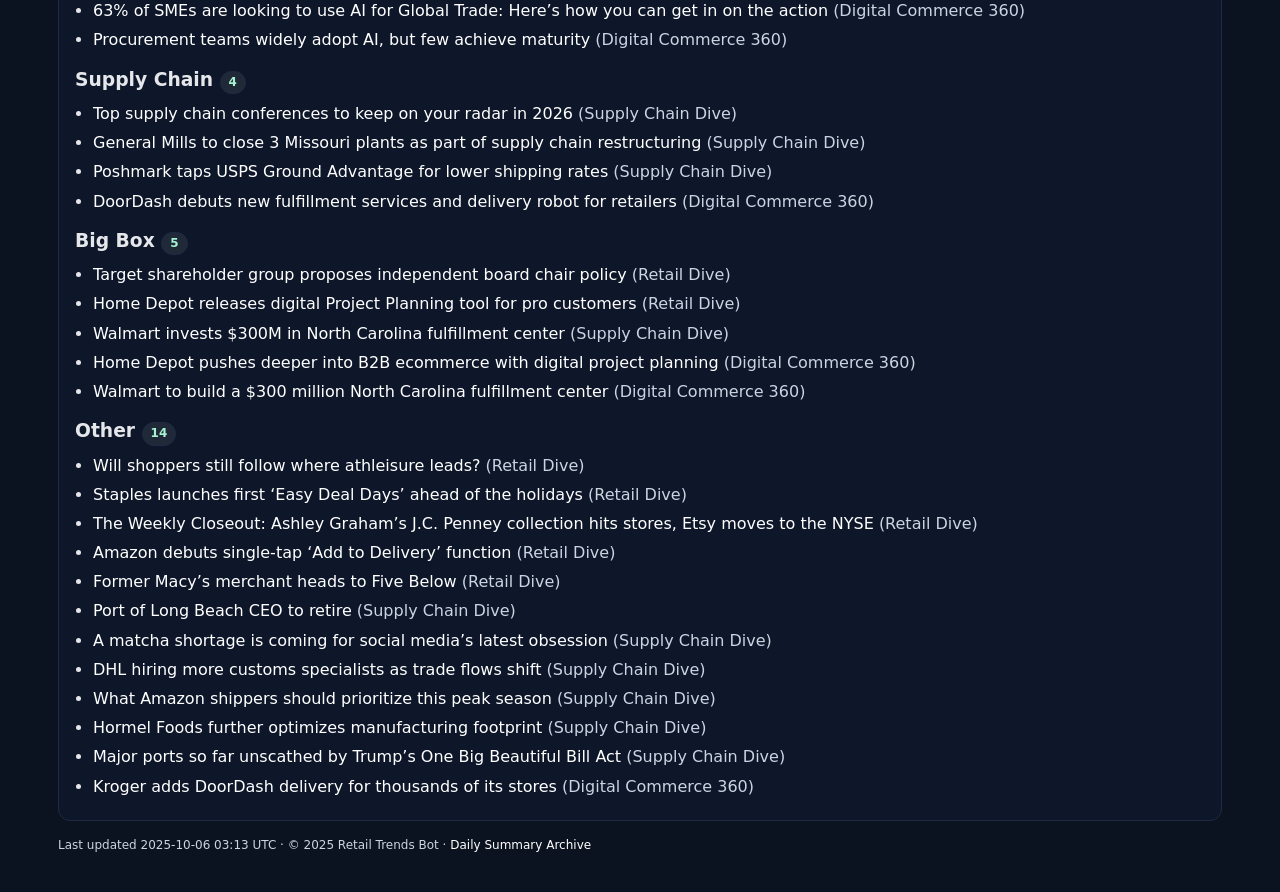
==== commit 484077a5: "Auto-update site and archive" ====
--- a/index.html
+++ b/index.html
@@ -83,21 +83,21 @@
     
       <h3 style="margin:12px 0 6px 0">Week-to-date</h3>
       <div class="kv">
-        <div class="muted">Total mentions</div><div><b>168</b></div>
+        <div class="muted">Total mentions</div><div><b>45</b></div>
       </div>
-      <div class="small"><span class="muted">Top:</span> ai (16), home (10), digital (10), supply (10), chain (10), fulfillment (10), center (10), holiday (8), depot (8), project (8)</div>
+      <div class="small"><span class="muted">Top:</span> ai (4), delivery (3), digital (3), fulfillment (3), launches (2), first (2), stores (2), store (2), amazon (2), debuts (2)</div>
     
       <h3 style="margin:12px 0 6px 0">Month-to-date</h3>
       <div class="kv">
-        <div class="muted">Total mentions</div><div><b>168</b></div>
+        <div class="muted">Total mentions</div><div><b>212</b></div>
       </div>
-      <div class="small"><span class="muted">Top:</span> ai (16), home (10), digital (10), supply (10), chain (10), fulfillment (10), center (10), holiday (8), depot (8), project (8)</div>
+      <div class="small"><span class="muted">Top:</span> ai (20), digital (13), fulfillment (13), home (12), supply (12), chain (12), center (12), depot (10), project (10), planning (10)</div>
     
       <h3 style="margin:12px 0 6px 0">Year-to-date</h3>
       <div class="kv">
-        <div class="muted">Total mentions</div><div><b>168</b></div>
+        <div class="muted">Total mentions</div><div><b>212</b></div>
       </div>
-      <div class="small"><span class="muted">Top:</span> ai (16), home (10), digital (10), supply (10), chain (10), fulfillment (10), center (10), holiday (8), depot (8), project (8)</div>
+      <div class="small"><span class="muted">Top:</span> ai (20), digital (13), fulfillment (13), home (12), supply (12), chain (12), center (12), depot (10), project (10), planning (10)</div>
     
     </div>
     <div>
@@ -111,21 +111,21 @@
     
       <h3 style="margin:12px 0 6px 0">Week-to-date</h3>
       <div class="kv">
-        <div class="muted">Total mentions</div><div><b>36</b></div>
+        <div class="muted">Total mentions</div><div><b>11</b></div>
       </div>
-      <div class="small"><span class="muted">Top:</span> Home Depot (8), Walmart (8), Amazon (6), Target (4), DoorDash (4), Nike (2), Etsy (2), Kroger (2)</div>
+      <div class="small"><span class="muted">Top:</span> Amazon (2), Home Depot (2), Walmart (2), DoorDash (2), Etsy (1), Target (1), Kroger (1)</div>
     
       <h3 style="margin:12px 0 6px 0">Month-to-date</h3>
       <div class="kv">
-        <div class="muted">Total mentions</div><div><b>36</b></div>
+        <div class="muted">Total mentions</div><div><b>47</b></div>
       </div>
-      <div class="small"><span class="muted">Top:</span> Home Depot (8), Walmart (8), Amazon (6), Target (4), DoorDash (4), Nike (2), Etsy (2), Kroger (2)</div>
+      <div class="small"><span class="muted">Top:</span> Home Depot (10), Walmart (10), Amazon (8), DoorDash (6), Target (5), Etsy (3), Kroger (3), Nike (2)</div>
     
       <h3 style="margin:12px 0 6px 0">Year-to-date</h3>
       <div class="kv">
-        <div class="muted">Total mentions</div><div><b>36</b></div>
+        <div class="muted">Total mentions</div><div><b>47</b></div>
       </div>
-      <div class="small"><span class="muted">Top:</span> Home Depot (8), Walmart (8), Amazon (6), Target (4), DoorDash (4), Nike (2), Etsy (2), Kroger (2)</div>
+      <div class="small"><span class="muted">Top:</span> Home Depot (10), Walmart (10), Amazon (8), DoorDash (6), Target (5), Etsy (3), Kroger (3), Nike (2)</div>
     
     </div>
   </div>
@@ -146,33 +146,33 @@
 <article class="card">
   <h2>Top Keywords — Week-to-date</h2>
   <div><img src='assets/keywords_wtd.svg' alt='Top Keywords — Week-to-date'/></div>
-  <div class='muted small'>Top: ai (16), home (10), digital (10), supply (10), chain (10), fulfillment (10), center (10), holiday (8), depot (8), project (8)</div>
+  <div class='muted small'>Top: ai (4), delivery (3), digital (3), fulfillment (3), launches (2), first (2), stores (2), store (2), amazon (2), debuts (2)</div>
 </article><article class="card">
   <h2>Brand Mentions — Week-to-date</h2>
   <div><img src='assets/brands_wtd.svg' alt='Brand Mentions — Week-to-date'/></div>
-  <div class='muted small'>Top: Home Depot (8), Walmart (8), Amazon (6), Target (4), DoorDash (4), Nike (2), Etsy (2), Kroger (2)</div>
+  <div class='muted small'>Top: Amazon (2), Home Depot (2), Walmart (2), DoorDash (2), Etsy (1), Target (1), Kroger (1)</div>
 </article></section>
 
 <section class="grid2" style="margin-top:16px">
 <article class="card">
   <h2>Top Keywords — Month-to-date</h2>
   <div><img src='assets/keywords_mtd.svg' alt='Top Keywords — Month-to-date'/></div>
-  <div class='muted small'>Top: ai (16), home (10), digital (10), supply (10), chain (10), fulfillment (10), center (10), holiday (8), depot (8), project (8)</div>
+  <div class='muted small'>Top: ai (20), digital (13), fulfillment (13), home (12), supply (12), chain (12), center (12), depot (10), project (10), planning (10)</div>
 </article><article class="card">
   <h2>Brand Mentions — Month-to-date</h2>
   <div><img src='assets/brands_mtd.svg' alt='Brand Mentions — Month-to-date'/></div>
-  <div class='muted small'>Top: Home Depot (8), Walmart (8), Amazon (6), Target (4), DoorDash (4), Nike (2), Etsy (2), Kroger (2)</div>
+  <div class='muted small'>Top: Home Depot (10), Walmart (10), Amazon (8), DoorDash (6), Target (5), Etsy (3), Kroger (3), Nike (2)</div>
 </article></section>
 
 <section class="grid2" style="margin-top:16px">
 <article class="card">
   <h2>Top Keywords — Year-to-date</h2>
   <div><img src='assets/keywords_ytd.svg' alt='Top Keywords — Year-to-date'/></div>
-  <div class='muted small'>Top: ai (16), home (10), digital (10), supply (10), chain (10), fulfillment (10), center (10), holiday (8), depot (8), project (8)</div>
+  <div class='muted small'>Top: ai (20), digital (13), fulfillment (13), home (12), supply (12), chain (12), center (12), depot (10), project (10), planning (10)</div>
 </article><article class="card">
   <h2>Brand Mentions — Year-to-date</h2>
   <div><img src='assets/brands_ytd.svg' alt='Brand Mentions — Year-to-date'/></div>
-  <div class='muted small'>Top: Home Depot (8), Walmart (8), Amazon (6), Target (4), DoorDash (4), Nike (2), Etsy (2), Kroger (2)</div>
+  <div class='muted small'>Top: Home Depot (10), Walmart (10), Amazon (8), DoorDash (6), Target (5), Etsy (3), Kroger (3), Nike (2)</div>
 </article></section>
 
 <section class="card cat" style="margin-top:18px">
@@ -180,5 +180,5 @@
 <h3 id='cat-retail' class='anchor'>Retail <span class='badge'>2</span></h3><ul><li><a href="https://www.retaildive.com/news/jordan-basketball-first-usa-world-of-flight-store-philadelphia-rittenhouse-square/801907/" target="_blank" rel="noopener">Jordan’s first US World of Flight store is in Philadelphia</a> <span class="muted">(Retail Dive)</span></li><li><a href="https://www.retaildive.com/news/inside-victorias-secrets-georgetown-dc-store/801757/" target="_blank" rel="noopener">Inside Victoria’s Secret’s new DC store</a> <span class="muted">(Retail Dive)</span></li></ul><h3 id='cat-ecommerce' class='anchor'>eCommerce <span class='badge'>1</span></h3><ul><li><a href="https://www.digitalcommerce360.com/2025/10/02/why-people-abandon-shopping-carts/" target="_blank" rel="noopener">Ecommerce Trends: Why people abandon carts</a> <span class="muted">(Digital Commerce 360)</span></li></ul><h3 id='cat-ai' class='anchor'>AI <span class='badge'>4</span></h3><ul><li><a href="https://www.retaildive.com/news/consumers-ai-shopping-tools-holidays-retail/801800/" target="_blank" rel="noopener">One-third of consumers plan to use AI for holiday shopping</a> <span class="muted">(Retail Dive)</span></li><li><a href="https://www.digitalcommerce360.com/2025/10/03/mai-launches-ai-agents-for-digital-ads-with-25-million-investment/" target="_blank" rel="noopener">MAI launches AI agents for digital ads with $25 million investment</a> <span class="muted">(Digital Commerce 360)</span></li><li><a href="https://www.digitalcommerce360.com/2025/10/03/63-of-smes-are-looking-to-use-ai-for-global-trade-heres-how-you-can-get-in-on-the-action/" target="_blank" rel="noopener">63% of SMEs are looking to use AI for Global Trade: Here’s how you can get in on the action</a> <span class="muted">(Digital Commerce 360)</span></li><li><a href="https://www.digitalcommerce360.com/2025/10/01/procurement-teams-widely-adopt-ai-but-few-achieve-maturity/" target="_blank" rel="noopener">Procurement teams widely adopt AI, but few achieve maturity</a> <span class="muted">(Digital Commerce 360)</span></li></ul><h3 id='cat-supply-chain' class='anchor'>Supply Chain <span class='badge'>4</span></h3><ul><li><a href="https://www.supplychaindive.com/news/top-supply-chain-conferences-2026/761302/" target="_blank" rel="noopener">Top supply chain conferences to keep on your radar in 2026</a> <span class="muted">(Supply Chain Dive)</span></li><li><a href="https://www.supplychaindive.com/news/general-mills-to-close-3-plants-as-part-of-supply-chain-resturcting/801776/" target="_blank" rel="noopener">General Mills to close 3 Missouri plants as part of supply chain restructuring</a> <span class="muted">(Supply Chain Dive)</span></li><li><a href="https://www.supplychaindive.com/news/postal-service-ground-advantage-poshmark-shipping/760754/" target="_blank" rel="noopener">Poshmark taps USPS Ground Advantage for lower shipping rates</a> <span class="muted">(Supply Chain Dive)</span></li><li><a href="https://www.digitalcommerce360.com/2025/10/03/doordash-dot-delivery-robot/" target="_blank" rel="noopener">DoorDash debuts new fulfillment services and delivery robot for retailers</a> <span class="muted">(Digital Commerce 360)</span></li></ul><h3 id='cat-big-box' class='anchor'>Big Box <span class='badge'>5</span></h3><ul><li><a href="https://www.retaildive.com/news/target-ceo-brian-cornell-executive-chair-board-shareholder-policy-proposal/801794/" target="_blank" rel="noopener">Target shareholder group proposes independent board chair policy</a> <span class="muted">(Retail Dive)</span></li><li><a href="https://www.retaildive.com/news/home-depot-digital-project-planning-tool-pro-customers/761497/" target="_blank" rel="noopener">Home Depot releases digital Project Planning tool for pro customers</a> <span class="muted">(Retail Dive)</span></li><li><a href="https://www.supplychaindive.com/news/walmart-300m-north-carolina-fulfillment-center/761625/" target="_blank" rel="noopener">Walmart invests $300M in North Carolina fulfillment center</a> <span class="muted">(Supply Chain Dive)</span></li><li><a href="https://www.digitalcommerce360.com/2025/10/02/home-depot-b2b-ecommerce-digital-project-planning/" target="_blank" rel="noopener">Home Depot pushes deeper into B2B ecommerce with digital project planning</a> <span class="muted">(Digital Commerce 360)</span></li><li><a href="https://www.digitalcommerce360.com/2025/10/02/walmart-build-300-million-north-carolina-fulfillment-center/" target="_blank" rel="noopener">Walmart to build a $300 million North Carolina fulfillment center</a> <span class="muted">(Digital Commerce 360)</span></li></ul><h3 id='cat-other' class='anchor'>Other <span class='badge'>14</span></h3><ul><li><a href="https://www.retaildive.com/news/athleisure-category-expansions-lululemon-vuori-alo-yoga-outdoor-voices/801716/" target="_blank" rel="noopener">Will shoppers still follow where athleisure leads?</a> <span class="muted">(Retail Dive)</span></li><li><a href="https://www.retaildive.com/news/staples-easy-deal-days-holiday-sales-event/801895/" target="_blank" rel="noopener">Staples launches first ‘Easy Deal Days’ ahead of the holidays</a> <span class="muted">(Retail Dive)</span></li><li><a href="https://www.retaildive.com/news/ashley-graham-jc-penney-etsy-nyse-rei-strategy/801879/" target="_blank" rel="noopener">The Weekly Closeout: Ashley Graham’s J.C. Penney collection hits stores, Etsy moves to the NYSE</a> <span class="muted">(Retail Dive)</span></li><li><a href="https://www.retaildive.com/news/amazon-single-tap-add-to-delivery-order-function/801865/" target="_blank" rel="noopener">Amazon debuts single-tap ‘Add to Delivery’ function</a> <span class="muted">(Retail Dive)</span></li><li><a href="https://www.retaildive.com/news/macys-chief-merchant-michelle-israel-five-below-cfo/801774/" target="_blank" rel="noopener">Former Macy’s merchant heads to Five Below</a> <span class="muted">(Retail Dive)</span></li><li><a href="https://www.supplychaindive.com/news/port-long-beach-ceo-mario-cordero-retires-end-of-2025/801924/" target="_blank" rel="noopener">Port of Long Beach CEO to retire</a> <span class="muted">(Supply Chain Dive)</span></li><li><a href="https://www.supplychaindive.com/news/matcha-shortage-social-medias-latest-obsession/761258/" target="_blank" rel="noopener">A matcha shortage is coming for social media’s latest obsession</a> <span class="muted">(Supply Chain Dive)</span></li><li><a href="https://www.supplychaindive.com/news/dhl-customs-hiring-express-global-forwarding/761370/" target="_blank" rel="noopener">DHL hiring more customs specialists as trade flows shift</a> <span class="muted">(Supply Chain Dive)</span></li><li><a href="https://www.supplychaindive.com/news/3-tips-amazon-shippers-peak-season-fba/761387/" target="_blank" rel="noopener">What Amazon shippers should prioritize this peak season</a> <span class="muted">(Supply Chain Dive)</span></li><li><a href="https://www.supplychaindive.com/news/hormel-advances-supply-chain-modernization-key-projects-systems/761415/" target="_blank" rel="noopener">Hormel Foods further optimizes manufacturing footprint</a> <span class="muted">(Supply Chain Dive)</span></li><li><a href="https://www.supplychaindive.com/news/ports-impacted-port-funding-dera-grant-one-big-beautiful-bill-act/766654/" target="_blank" rel="noopener">Major ports so far unscathed by Trump’s One Big Beautiful Bill Act</a> <span class="muted">(Supply Chain Dive)</span></li><li><a href="https://www.digitalcommerce360.com/2025/10/03/kroger-adds-doordash-delivery-for-thousands-of-its-stores/" target="_blank" rel="noopener">Kroger adds DoorDash delivery for thousands of its stores</a> <span class="muted">(Digital Commerce 360)</span></li></ul>
 </section>
 
-<p class="footer">Last updated 2025-10-05 13:03 UTC · © 2025 Retail Trends Bot · <a href="archive.html">Daily Summary Archive</a></p>
+<p class="footer">Last updated 2025-10-06 03:13 UTC · © 2025 Retail Trends Bot · <a href="archive.html">Daily Summary Archive</a></p>
 </div></body></html>
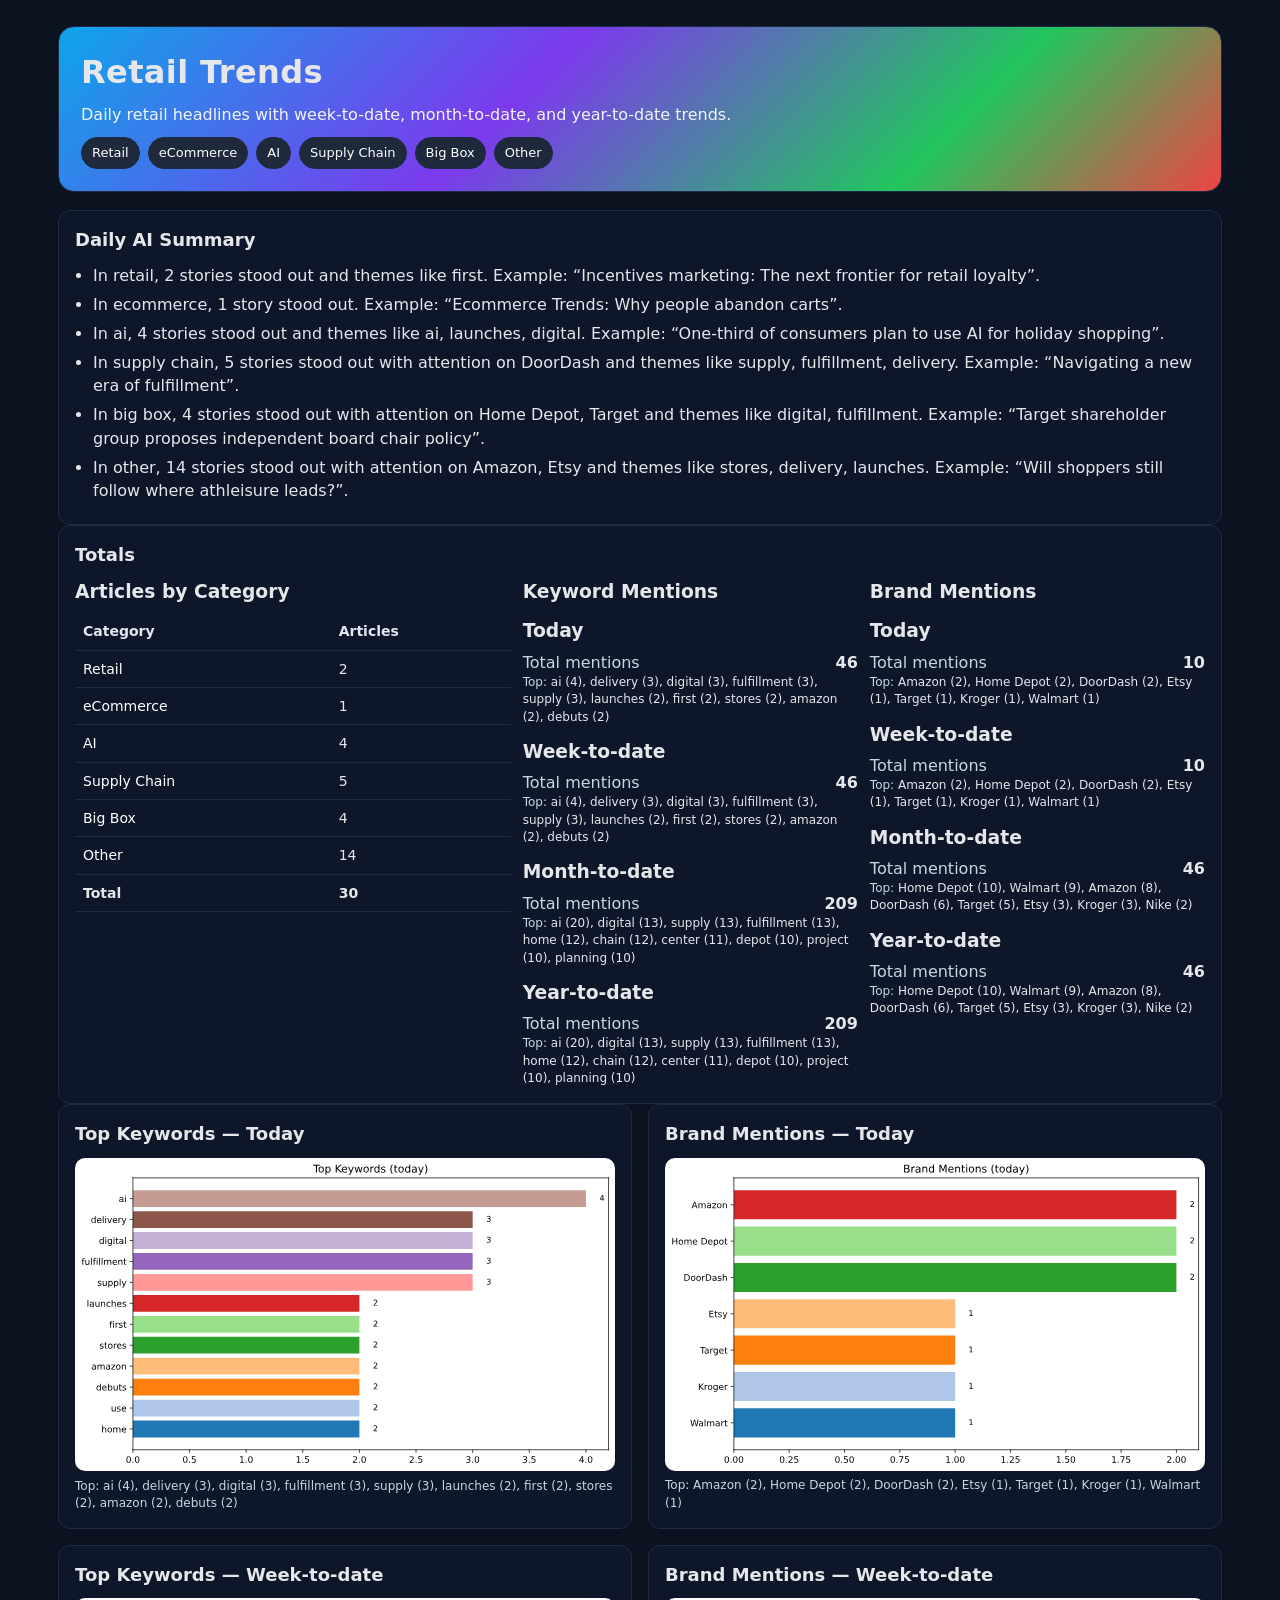
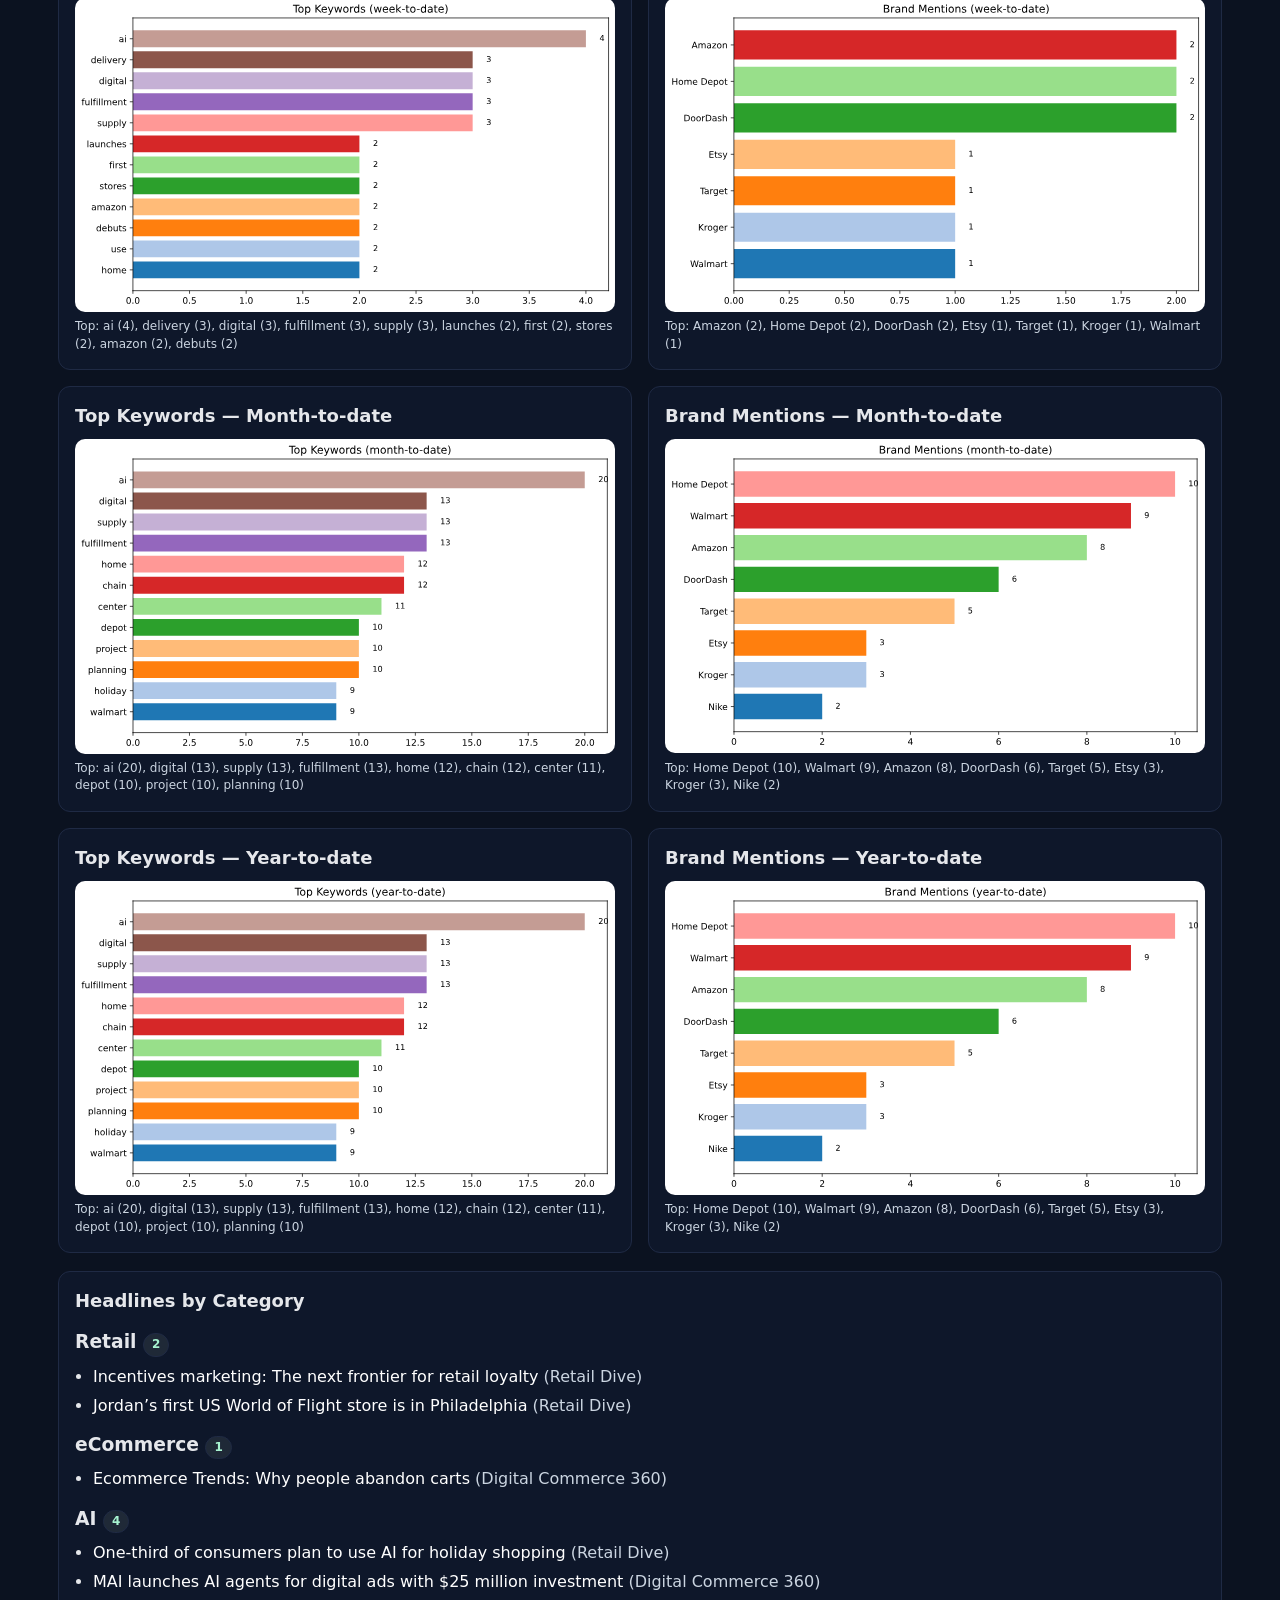
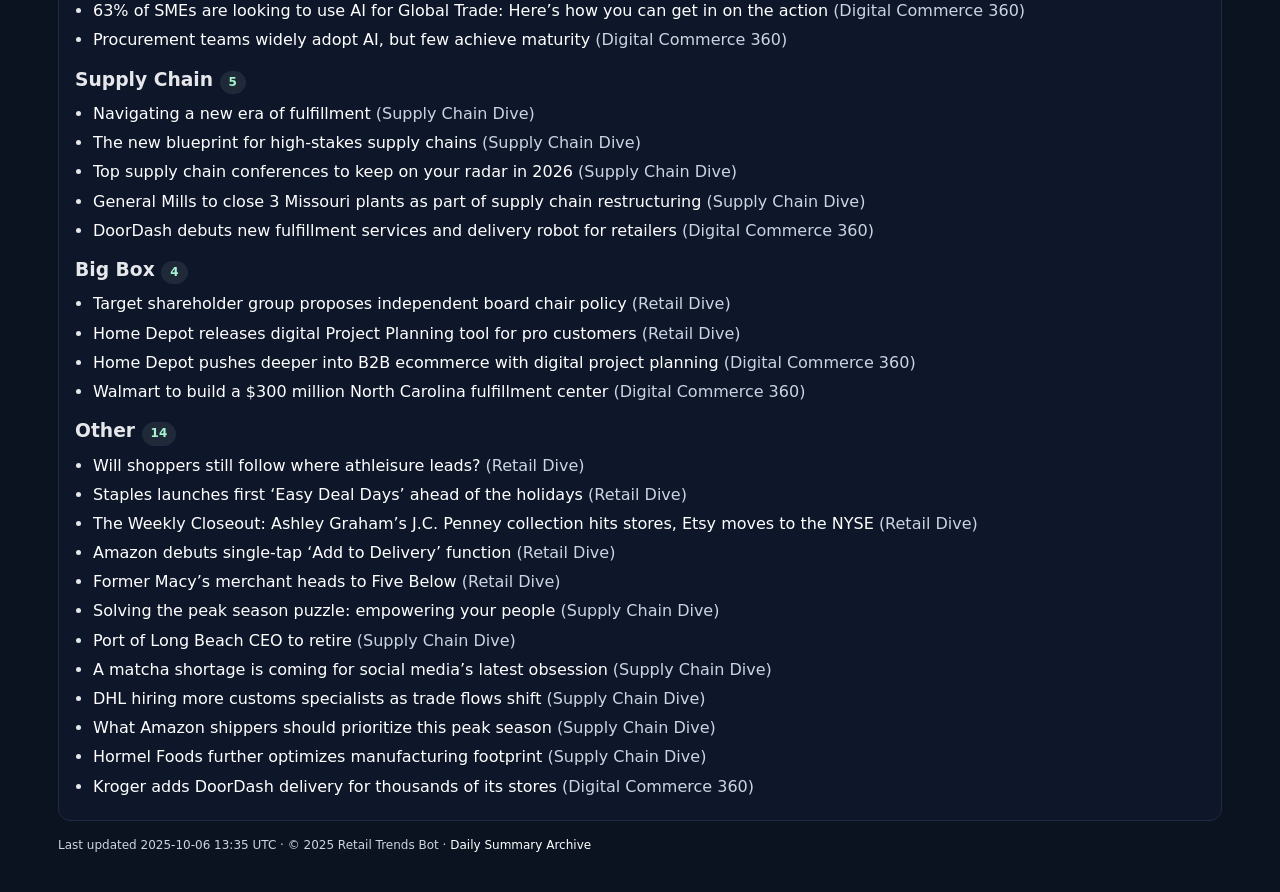
==== commit aee9bdef: "Auto-update site and archive" ====
--- a/index.html
+++ b/index.html
@@ -53,11 +53,11 @@
 <section class="card">
   <h2>Daily AI Summary</h2>
   <ul>
-    <li>In retail, 2 stories stood out and themes like store, first. Example: “Jordan’s first US World of Flight store is in Philadelphia”.</li>
+    <li>In retail, 2 stories stood out and themes like first. Example: “Incentives marketing: The next frontier for retail loyalty”.</li>
     <li>In ecommerce, 1 story stood out. Example: “Ecommerce Trends: Why people abandon carts”.</li>
     <li>In ai, 4 stories stood out and themes like ai, launches, digital. Example: “One-third of consumers plan to use AI for holiday shopping”.</li>
-    <li>In supply chain, 4 stories stood out with attention on DoorDash and themes like fulfillment, delivery. Example: “Top supply chain conferences to keep on your radar in 2026”.</li>
-    <li>In big box, 5 stories stood out with attention on Home Depot, Walmart and themes like digital, fulfillment. Example: “Target shareholder group proposes independent board chair policy”.</li>
+    <li>In supply chain, 5 stories stood out with attention on DoorDash and themes like supply, fulfillment, delivery. Example: “Navigating a new era of fulfillment”.</li>
+    <li>In big box, 4 stories stood out with attention on Home Depot, Target and themes like digital, fulfillment. Example: “Target shareholder group proposes independent board chair policy”.</li>
     <li>In other, 14 stories stood out with attention on Amazon, Etsy and themes like stores, delivery, launches. Example: “Will shoppers still follow where athleisure leads?”.</li>
   </ul>
 </section>
@@ -70,34 +70,34 @@
       <table class="table">
         <thead><tr><th>Category</th><th>Articles</th></tr></thead>
         <tbody>
-<tr><td><a href='#cat-retail'>Retail</a></td><td>2</td></tr><tr><td><a href='#cat-ecommerce'>eCommerce</a></td><td>1</td></tr><tr><td><a href='#cat-ai'>AI</a></td><td>4</td></tr><tr><td><a href='#cat-supply-chain'>Supply Chain</a></td><td>4</td></tr><tr><td><a href='#cat-big-box'>Big Box</a></td><td>5</td></tr><tr><td><a href='#cat-other'>Other</a></td><td>14</td></tr><tr><td><b>Total</b></td><td><b>30</b></td></tr>        </tbody></table>
+<tr><td><a href='#cat-retail'>Retail</a></td><td>2</td></tr><tr><td><a href='#cat-ecommerce'>eCommerce</a></td><td>1</td></tr><tr><td><a href='#cat-ai'>AI</a></td><td>4</td></tr><tr><td><a href='#cat-supply-chain'>Supply Chain</a></td><td>5</td></tr><tr><td><a href='#cat-big-box'>Big Box</a></td><td>4</td></tr><tr><td><a href='#cat-other'>Other</a></td><td>14</td></tr><tr><td><b>Total</b></td><td><b>30</b></td></tr>        </tbody></table>
     </div>
     <div>
       <h3 style="margin:0 0 8px 0">Keyword Mentions</h3>
 
       <h3 style="margin:12px 0 6px 0">Today</h3>
       <div class="kv">
-        <div class="muted">Total mentions</div><div><b>45</b></div>
+        <div class="muted">Total mentions</div><div><b>46</b></div>
       </div>
-      <div class="small"><span class="muted">Top:</span> ai (4), delivery (3), digital (3), fulfillment (3), launches (2), first (2), stores (2), store (2), amazon (2), debuts (2)</div>
+      <div class="small"><span class="muted">Top:</span> ai (4), delivery (3), digital (3), fulfillment (3), supply (3), launches (2), first (2), stores (2), amazon (2), debuts (2)</div>
     
       <h3 style="margin:12px 0 6px 0">Week-to-date</h3>
       <div class="kv">
-        <div class="muted">Total mentions</div><div><b>45</b></div>
+        <div class="muted">Total mentions</div><div><b>46</b></div>
       </div>
-      <div class="small"><span class="muted">Top:</span> ai (4), delivery (3), digital (3), fulfillment (3), launches (2), first (2), stores (2), store (2), amazon (2), debuts (2)</div>
+      <div class="small"><span class="muted">Top:</span> ai (4), delivery (3), digital (3), fulfillment (3), supply (3), launches (2), first (2), stores (2), amazon (2), debuts (2)</div>
     
       <h3 style="margin:12px 0 6px 0">Month-to-date</h3>
       <div class="kv">
-        <div class="muted">Total mentions</div><div><b>212</b></div>
+        <div class="muted">Total mentions</div><div><b>209</b></div>
       </div>
-      <div class="small"><span class="muted">Top:</span> ai (20), digital (13), fulfillment (13), home (12), supply (12), chain (12), center (12), depot (10), project (10), planning (10)</div>
+      <div class="small"><span class="muted">Top:</span> ai (20), digital (13), supply (13), fulfillment (13), home (12), chain (12), center (11), depot (10), project (10), planning (10)</div>
     
       <h3 style="margin:12px 0 6px 0">Year-to-date</h3>
       <div class="kv">
-        <div class="muted">Total mentions</div><div><b>212</b></div>
+        <div class="muted">Total mentions</div><div><b>209</b></div>
       </div>
-      <div class="small"><span class="muted">Top:</span> ai (20), digital (13), fulfillment (13), home (12), supply (12), chain (12), center (12), depot (10), project (10), planning (10)</div>
+      <div class="small"><span class="muted">Top:</span> ai (20), digital (13), supply (13), fulfillment (13), home (12), chain (12), center (11), depot (10), project (10), planning (10)</div>
     
     </div>
     <div>
@@ -105,27 +105,27 @@
 
       <h3 style="margin:12px 0 6px 0">Today</h3>
       <div class="kv">
-        <div class="muted">Total mentions</div><div><b>11</b></div>
+        <div class="muted">Total mentions</div><div><b>10</b></div>
       </div>
-      <div class="small"><span class="muted">Top:</span> Amazon (2), Home Depot (2), Walmart (2), DoorDash (2), Etsy (1), Target (1), Kroger (1)</div>
+      <div class="small"><span class="muted">Top:</span> Amazon (2), Home Depot (2), DoorDash (2), Etsy (1), Target (1), Kroger (1), Walmart (1)</div>
     
       <h3 style="margin:12px 0 6px 0">Week-to-date</h3>
       <div class="kv">
-        <div class="muted">Total mentions</div><div><b>11</b></div>
+        <div class="muted">Total mentions</div><div><b>10</b></div>
       </div>
-      <div class="small"><span class="muted">Top:</span> Amazon (2), Home Depot (2), Walmart (2), DoorDash (2), Etsy (1), Target (1), Kroger (1)</div>
+      <div class="small"><span class="muted">Top:</span> Amazon (2), Home Depot (2), DoorDash (2), Etsy (1), Target (1), Kroger (1), Walmart (1)</div>
     
       <h3 style="margin:12px 0 6px 0">Month-to-date</h3>
       <div class="kv">
-        <div class="muted">Total mentions</div><div><b>47</b></div>
+        <div class="muted">Total mentions</div><div><b>46</b></div>
       </div>
-      <div class="small"><span class="muted">Top:</span> Home Depot (10), Walmart (10), Amazon (8), DoorDash (6), Target (5), Etsy (3), Kroger (3), Nike (2)</div>
+      <div class="small"><span class="muted">Top:</span> Home Depot (10), Walmart (9), Amazon (8), DoorDash (6), Target (5), Etsy (3), Kroger (3), Nike (2)</div>
     
       <h3 style="margin:12px 0 6px 0">Year-to-date</h3>
       <div class="kv">
-        <div class="muted">Total mentions</div><div><b>47</b></div>
+        <div class="muted">Total mentions</div><div><b>46</b></div>
       </div>
-      <div class="small"><span class="muted">Top:</span> Home Depot (10), Walmart (10), Amazon (8), DoorDash (6), Target (5), Etsy (3), Kroger (3), Nike (2)</div>
+      <div class="small"><span class="muted">Top:</span> Home Depot (10), Walmart (9), Amazon (8), DoorDash (6), Target (5), Etsy (3), Kroger (3), Nike (2)</div>
     
     </div>
   </div>
@@ -135,50 +135,50 @@
 <article class="card">
   <h2>Top Keywords — Today</h2>
   <div><img src='assets/keywords_today.svg' alt='Top Keywords — Today'/></div>
-  <div class='muted small'>Top: ai (4), delivery (3), digital (3), fulfillment (3), launches (2), first (2), stores (2), store (2), amazon (2), debuts (2)</div>
+  <div class='muted small'>Top: ai (4), delivery (3), digital (3), fulfillment (3), supply (3), launches (2), first (2), stores (2), amazon (2), debuts (2)</div>
 </article><article class="card">
   <h2>Brand Mentions — Today</h2>
   <div><img src='assets/brands_today.svg' alt='Brand Mentions — Today'/></div>
-  <div class='muted small'>Top: Amazon (2), Home Depot (2), Walmart (2), DoorDash (2), Etsy (1), Target (1), Kroger (1)</div>
+  <div class='muted small'>Top: Amazon (2), Home Depot (2), DoorDash (2), Etsy (1), Target (1), Kroger (1), Walmart (1)</div>
 </article></section>
 
 <section class="grid2" style="margin-top:16px">
 <article class="card">
   <h2>Top Keywords — Week-to-date</h2>
   <div><img src='assets/keywords_wtd.svg' alt='Top Keywords — Week-to-date'/></div>
-  <div class='muted small'>Top: ai (4), delivery (3), digital (3), fulfillment (3), launches (2), first (2), stores (2), store (2), amazon (2), debuts (2)</div>
+  <div class='muted small'>Top: ai (4), delivery (3), digital (3), fulfillment (3), supply (3), launches (2), first (2), stores (2), amazon (2), debuts (2)</div>
 </article><article class="card">
   <h2>Brand Mentions — Week-to-date</h2>
   <div><img src='assets/brands_wtd.svg' alt='Brand Mentions — Week-to-date'/></div>
-  <div class='muted small'>Top: Amazon (2), Home Depot (2), Walmart (2), DoorDash (2), Etsy (1), Target (1), Kroger (1)</div>
+  <div class='muted small'>Top: Amazon (2), Home Depot (2), DoorDash (2), Etsy (1), Target (1), Kroger (1), Walmart (1)</div>
 </article></section>
 
 <section class="grid2" style="margin-top:16px">
 <article class="card">
   <h2>Top Keywords — Month-to-date</h2>
   <div><img src='assets/keywords_mtd.svg' alt='Top Keywords — Month-to-date'/></div>
-  <div class='muted small'>Top: ai (20), digital (13), fulfillment (13), home (12), supply (12), chain (12), center (12), depot (10), project (10), planning (10)</div>
+  <div class='muted small'>Top: ai (20), digital (13), supply (13), fulfillment (13), home (12), chain (12), center (11), depot (10), project (10), planning (10)</div>
 </article><article class="card">
   <h2>Brand Mentions — Month-to-date</h2>
   <div><img src='assets/brands_mtd.svg' alt='Brand Mentions — Month-to-date'/></div>
-  <div class='muted small'>Top: Home Depot (10), Walmart (10), Amazon (8), DoorDash (6), Target (5), Etsy (3), Kroger (3), Nike (2)</div>
+  <div class='muted small'>Top: Home Depot (10), Walmart (9), Amazon (8), DoorDash (6), Target (5), Etsy (3), Kroger (3), Nike (2)</div>
 </article></section>
 
 <section class="grid2" style="margin-top:16px">
 <article class="card">
   <h2>Top Keywords — Year-to-date</h2>
   <div><img src='assets/keywords_ytd.svg' alt='Top Keywords — Year-to-date'/></div>
-  <div class='muted small'>Top: ai (20), digital (13), fulfillment (13), home (12), supply (12), chain (12), center (12), depot (10), project (10), planning (10)</div>
+  <div class='muted small'>Top: ai (20), digital (13), supply (13), fulfillment (13), home (12), chain (12), center (11), depot (10), project (10), planning (10)</div>
 </article><article class="card">
   <h2>Brand Mentions — Year-to-date</h2>
   <div><img src='assets/brands_ytd.svg' alt='Brand Mentions — Year-to-date'/></div>
-  <div class='muted small'>Top: Home Depot (10), Walmart (10), Amazon (8), DoorDash (6), Target (5), Etsy (3), Kroger (3), Nike (2)</div>
+  <div class='muted small'>Top: Home Depot (10), Walmart (9), Amazon (8), DoorDash (6), Target (5), Etsy (3), Kroger (3), Nike (2)</div>
 </article></section>
 
 <section class="card cat" style="margin-top:18px">
   <h2>Headlines by Category</h2>
-<h3 id='cat-retail' class='anchor'>Retail <span class='badge'>2</span></h3><ul><li><a href="https://www.retaildive.com/news/jordan-basketball-first-usa-world-of-flight-store-philadelphia-rittenhouse-square/801907/" target="_blank" rel="noopener">Jordan’s first US World of Flight store is in Philadelphia</a> <span class="muted">(Retail Dive)</span></li><li><a href="https://www.retaildive.com/news/inside-victorias-secrets-georgetown-dc-store/801757/" target="_blank" rel="noopener">Inside Victoria’s Secret’s new DC store</a> <span class="muted">(Retail Dive)</span></li></ul><h3 id='cat-ecommerce' class='anchor'>eCommerce <span class='badge'>1</span></h3><ul><li><a href="https://www.digitalcommerce360.com/2025/10/02/why-people-abandon-shopping-carts/" target="_blank" rel="noopener">Ecommerce Trends: Why people abandon carts</a> <span class="muted">(Digital Commerce 360)</span></li></ul><h3 id='cat-ai' class='anchor'>AI <span class='badge'>4</span></h3><ul><li><a href="https://www.retaildive.com/news/consumers-ai-shopping-tools-holidays-retail/801800/" target="_blank" rel="noopener">One-third of consumers plan to use AI for holiday shopping</a> <span class="muted">(Retail Dive)</span></li><li><a href="https://www.digitalcommerce360.com/2025/10/03/mai-launches-ai-agents-for-digital-ads-with-25-million-investment/" target="_blank" rel="noopener">MAI launches AI agents for digital ads with $25 million investment</a> <span class="muted">(Digital Commerce 360)</span></li><li><a href="https://www.digitalcommerce360.com/2025/10/03/63-of-smes-are-looking-to-use-ai-for-global-trade-heres-how-you-can-get-in-on-the-action/" target="_blank" rel="noopener">63% of SMEs are looking to use AI for Global Trade: Here’s how you can get in on the action</a> <span class="muted">(Digital Commerce 360)</span></li><li><a href="https://www.digitalcommerce360.com/2025/10/01/procurement-teams-widely-adopt-ai-but-few-achieve-maturity/" target="_blank" rel="noopener">Procurement teams widely adopt AI, but few achieve maturity</a> <span class="muted">(Digital Commerce 360)</span></li></ul><h3 id='cat-supply-chain' class='anchor'>Supply Chain <span class='badge'>4</span></h3><ul><li><a href="https://www.supplychaindive.com/news/top-supply-chain-conferences-2026/761302/" target="_blank" rel="noopener">Top supply chain conferences to keep on your radar in 2026</a> <span class="muted">(Supply Chain Dive)</span></li><li><a href="https://www.supplychaindive.com/news/general-mills-to-close-3-plants-as-part-of-supply-chain-resturcting/801776/" target="_blank" rel="noopener">General Mills to close 3 Missouri plants as part of supply chain restructuring</a> <span class="muted">(Supply Chain Dive)</span></li><li><a href="https://www.supplychaindive.com/news/postal-service-ground-advantage-poshmark-shipping/760754/" target="_blank" rel="noopener">Poshmark taps USPS Ground Advantage for lower shipping rates</a> <span class="muted">(Supply Chain Dive)</span></li><li><a href="https://www.digitalcommerce360.com/2025/10/03/doordash-dot-delivery-robot/" target="_blank" rel="noopener">DoorDash debuts new fulfillment services and delivery robot for retailers</a> <span class="muted">(Digital Commerce 360)</span></li></ul><h3 id='cat-big-box' class='anchor'>Big Box <span class='badge'>5</span></h3><ul><li><a href="https://www.retaildive.com/news/target-ceo-brian-cornell-executive-chair-board-shareholder-policy-proposal/801794/" target="_blank" rel="noopener">Target shareholder group proposes independent board chair policy</a> <span class="muted">(Retail Dive)</span></li><li><a href="https://www.retaildive.com/news/home-depot-digital-project-planning-tool-pro-customers/761497/" target="_blank" rel="noopener">Home Depot releases digital Project Planning tool for pro customers</a> <span class="muted">(Retail Dive)</span></li><li><a href="https://www.supplychaindive.com/news/walmart-300m-north-carolina-fulfillment-center/761625/" target="_blank" rel="noopener">Walmart invests $300M in North Carolina fulfillment center</a> <span class="muted">(Supply Chain Dive)</span></li><li><a href="https://www.digitalcommerce360.com/2025/10/02/home-depot-b2b-ecommerce-digital-project-planning/" target="_blank" rel="noopener">Home Depot pushes deeper into B2B ecommerce with digital project planning</a> <span class="muted">(Digital Commerce 360)</span></li><li><a href="https://www.digitalcommerce360.com/2025/10/02/walmart-build-300-million-north-carolina-fulfillment-center/" target="_blank" rel="noopener">Walmart to build a $300 million North Carolina fulfillment center</a> <span class="muted">(Digital Commerce 360)</span></li></ul><h3 id='cat-other' class='anchor'>Other <span class='badge'>14</span></h3><ul><li><a href="https://www.retaildive.com/news/athleisure-category-expansions-lululemon-vuori-alo-yoga-outdoor-voices/801716/" target="_blank" rel="noopener">Will shoppers still follow where athleisure leads?</a> <span class="muted">(Retail Dive)</span></li><li><a href="https://www.retaildive.com/news/staples-easy-deal-days-holiday-sales-event/801895/" target="_blank" rel="noopener">Staples launches first ‘Easy Deal Days’ ahead of the holidays</a> <span class="muted">(Retail Dive)</span></li><li><a href="https://www.retaildive.com/news/ashley-graham-jc-penney-etsy-nyse-rei-strategy/801879/" target="_blank" rel="noopener">The Weekly Closeout: Ashley Graham’s J.C. Penney collection hits stores, Etsy moves to the NYSE</a> <span class="muted">(Retail Dive)</span></li><li><a href="https://www.retaildive.com/news/amazon-single-tap-add-to-delivery-order-function/801865/" target="_blank" rel="noopener">Amazon debuts single-tap ‘Add to Delivery’ function</a> <span class="muted">(Retail Dive)</span></li><li><a href="https://www.retaildive.com/news/macys-chief-merchant-michelle-israel-five-below-cfo/801774/" target="_blank" rel="noopener">Former Macy’s merchant heads to Five Below</a> <span class="muted">(Retail Dive)</span></li><li><a href="https://www.supplychaindive.com/news/port-long-beach-ceo-mario-cordero-retires-end-of-2025/801924/" target="_blank" rel="noopener">Port of Long Beach CEO to retire</a> <span class="muted">(Supply Chain Dive)</span></li><li><a href="https://www.supplychaindive.com/news/matcha-shortage-social-medias-latest-obsession/761258/" target="_blank" rel="noopener">A matcha shortage is coming for social media’s latest obsession</a> <span class="muted">(Supply Chain Dive)</span></li><li><a href="https://www.supplychaindive.com/news/dhl-customs-hiring-express-global-forwarding/761370/" target="_blank" rel="noopener">DHL hiring more customs specialists as trade flows shift</a> <span class="muted">(Supply Chain Dive)</span></li><li><a href="https://www.supplychaindive.com/news/3-tips-amazon-shippers-peak-season-fba/761387/" target="_blank" rel="noopener">What Amazon shippers should prioritize this peak season</a> <span class="muted">(Supply Chain Dive)</span></li><li><a href="https://www.supplychaindive.com/news/hormel-advances-supply-chain-modernization-key-projects-systems/761415/" target="_blank" rel="noopener">Hormel Foods further optimizes manufacturing footprint</a> <span class="muted">(Supply Chain Dive)</span></li><li><a href="https://www.supplychaindive.com/news/ports-impacted-port-funding-dera-grant-one-big-beautiful-bill-act/766654/" target="_blank" rel="noopener">Major ports so far unscathed by Trump’s One Big Beautiful Bill Act</a> <span class="muted">(Supply Chain Dive)</span></li><li><a href="https://www.digitalcommerce360.com/2025/10/03/kroger-adds-doordash-delivery-for-thousands-of-its-stores/" target="_blank" rel="noopener">Kroger adds DoorDash delivery for thousands of its stores</a> <span class="muted">(Digital Commerce 360)</span></li></ul>
+<h3 id='cat-retail' class='anchor'>Retail <span class='badge'>2</span></h3><ul><li><a href="https://www.retaildive.com/spons/incentives-marketing-the-next-frontier-for-retail-loyalty/761516/" target="_blank" rel="noopener">Incentives marketing: The next frontier for retail loyalty</a> <span class="muted">(Retail Dive)</span></li><li><a href="https://www.retaildive.com/news/jordan-basketball-first-usa-world-of-flight-store-philadelphia-rittenhouse-square/801907/" target="_blank" rel="noopener">Jordan’s first US World of Flight store is in Philadelphia</a> <span class="muted">(Retail Dive)</span></li></ul><h3 id='cat-ecommerce' class='anchor'>eCommerce <span class='badge'>1</span></h3><ul><li><a href="https://www.digitalcommerce360.com/2025/10/02/why-people-abandon-shopping-carts/" target="_blank" rel="noopener">Ecommerce Trends: Why people abandon carts</a> <span class="muted">(Digital Commerce 360)</span></li></ul><h3 id='cat-ai' class='anchor'>AI <span class='badge'>4</span></h3><ul><li><a href="https://www.retaildive.com/news/consumers-ai-shopping-tools-holidays-retail/801800/" target="_blank" rel="noopener">One-third of consumers plan to use AI for holiday shopping</a> <span class="muted">(Retail Dive)</span></li><li><a href="https://www.digitalcommerce360.com/2025/10/03/mai-launches-ai-agents-for-digital-ads-with-25-million-investment/" target="_blank" rel="noopener">MAI launches AI agents for digital ads with $25 million investment</a> <span class="muted">(Digital Commerce 360)</span></li><li><a href="https://www.digitalcommerce360.com/2025/10/03/63-of-smes-are-looking-to-use-ai-for-global-trade-heres-how-you-can-get-in-on-the-action/" target="_blank" rel="noopener">63% of SMEs are looking to use AI for Global Trade: Here’s how you can get in on the action</a> <span class="muted">(Digital Commerce 360)</span></li><li><a href="https://www.digitalcommerce360.com/2025/10/01/procurement-teams-widely-adopt-ai-but-few-achieve-maturity/" target="_blank" rel="noopener">Procurement teams widely adopt AI, but few achieve maturity</a> <span class="muted">(Digital Commerce 360)</span></li></ul><h3 id='cat-supply-chain' class='anchor'>Supply Chain <span class='badge'>5</span></h3><ul><li><a href="https://www.supplychaindive.com/spons/navigating-a-new-era-of-fulfillment/801793/" target="_blank" rel="noopener">Navigating a new era of fulfillment</a> <span class="muted">(Supply Chain Dive)</span></li><li><a href="https://www.supplychaindive.com/spons/the-new-blueprint-for-high-stakes-supply-chains/761414/" target="_blank" rel="noopener">The new blueprint for high-stakes supply chains</a> <span class="muted">(Supply Chain Dive)</span></li><li><a href="https://www.supplychaindive.com/news/top-supply-chain-conferences-2026/761302/" target="_blank" rel="noopener">Top supply chain conferences to keep on your radar in 2026</a> <span class="muted">(Supply Chain Dive)</span></li><li><a href="https://www.supplychaindive.com/news/general-mills-to-close-3-plants-as-part-of-supply-chain-resturcting/801776/" target="_blank" rel="noopener">General Mills to close 3 Missouri plants as part of supply chain restructuring</a> <span class="muted">(Supply Chain Dive)</span></li><li><a href="https://www.digitalcommerce360.com/2025/10/03/doordash-dot-delivery-robot/" target="_blank" rel="noopener">DoorDash debuts new fulfillment services and delivery robot for retailers</a> <span class="muted">(Digital Commerce 360)</span></li></ul><h3 id='cat-big-box' class='anchor'>Big Box <span class='badge'>4</span></h3><ul><li><a href="https://www.retaildive.com/news/target-ceo-brian-cornell-executive-chair-board-shareholder-policy-proposal/801794/" target="_blank" rel="noopener">Target shareholder group proposes independent board chair policy</a> <span class="muted">(Retail Dive)</span></li><li><a href="https://www.retaildive.com/news/home-depot-digital-project-planning-tool-pro-customers/761497/" target="_blank" rel="noopener">Home Depot releases digital Project Planning tool for pro customers</a> <span class="muted">(Retail Dive)</span></li><li><a href="https://www.digitalcommerce360.com/2025/10/02/home-depot-b2b-ecommerce-digital-project-planning/" target="_blank" rel="noopener">Home Depot pushes deeper into B2B ecommerce with digital project planning</a> <span class="muted">(Digital Commerce 360)</span></li><li><a href="https://www.digitalcommerce360.com/2025/10/02/walmart-build-300-million-north-carolina-fulfillment-center/" target="_blank" rel="noopener">Walmart to build a $300 million North Carolina fulfillment center</a> <span class="muted">(Digital Commerce 360)</span></li></ul><h3 id='cat-other' class='anchor'>Other <span class='badge'>14</span></h3><ul><li><a href="https://www.retaildive.com/news/athleisure-category-expansions-lululemon-vuori-alo-yoga-outdoor-voices/801716/" target="_blank" rel="noopener">Will shoppers still follow where athleisure leads?</a> <span class="muted">(Retail Dive)</span></li><li><a href="https://www.retaildive.com/news/staples-easy-deal-days-holiday-sales-event/801895/" target="_blank" rel="noopener">Staples launches first ‘Easy Deal Days’ ahead of the holidays</a> <span class="muted">(Retail Dive)</span></li><li><a href="https://www.retaildive.com/news/ashley-graham-jc-penney-etsy-nyse-rei-strategy/801879/" target="_blank" rel="noopener">The Weekly Closeout: Ashley Graham’s J.C. Penney collection hits stores, Etsy moves to the NYSE</a> <span class="muted">(Retail Dive)</span></li><li><a href="https://www.retaildive.com/news/amazon-single-tap-add-to-delivery-order-function/801865/" target="_blank" rel="noopener">Amazon debuts single-tap ‘Add to Delivery’ function</a> <span class="muted">(Retail Dive)</span></li><li><a href="https://www.retaildive.com/news/macys-chief-merchant-michelle-israel-five-below-cfo/801774/" target="_blank" rel="noopener">Former Macy’s merchant heads to Five Below</a> <span class="muted">(Retail Dive)</span></li><li><a href="https://www.supplychaindive.com/spons/solving-the-peak-season-puzzle-empowering-your-people/801833/" target="_blank" rel="noopener">Solving the peak season puzzle: empowering your people</a> <span class="muted">(Supply Chain Dive)</span></li><li><a href="https://www.supplychaindive.com/news/port-long-beach-ceo-mario-cordero-retires-end-of-2025/801924/" target="_blank" rel="noopener">Port of Long Beach CEO to retire</a> <span class="muted">(Supply Chain Dive)</span></li><li><a href="https://www.supplychaindive.com/news/matcha-shortage-social-medias-latest-obsession/761258/" target="_blank" rel="noopener">A matcha shortage is coming for social media’s latest obsession</a> <span class="muted">(Supply Chain Dive)</span></li><li><a href="https://www.supplychaindive.com/news/dhl-customs-hiring-express-global-forwarding/761370/" target="_blank" rel="noopener">DHL hiring more customs specialists as trade flows shift</a> <span class="muted">(Supply Chain Dive)</span></li><li><a href="https://www.supplychaindive.com/news/3-tips-amazon-shippers-peak-season-fba/761387/" target="_blank" rel="noopener">What Amazon shippers should prioritize this peak season</a> <span class="muted">(Supply Chain Dive)</span></li><li><a href="https://www.supplychaindive.com/news/hormel-advances-supply-chain-modernization-key-projects-systems/761415/" target="_blank" rel="noopener">Hormel Foods further optimizes manufacturing footprint</a> <span class="muted">(Supply Chain Dive)</span></li><li><a href="https://www.digitalcommerce360.com/2025/10/03/kroger-adds-doordash-delivery-for-thousands-of-its-stores/" target="_blank" rel="noopener">Kroger adds DoorDash delivery for thousands of its stores</a> <span class="muted">(Digital Commerce 360)</span></li></ul>
 </section>
 
-<p class="footer">Last updated 2025-10-06 03:13 UTC · © 2025 Retail Trends Bot · <a href="archive.html">Daily Summary Archive</a></p>
+<p class="footer">Last updated 2025-10-06 13:35 UTC · © 2025 Retail Trends Bot · <a href="archive.html">Daily Summary Archive</a></p>
 </div></body></html>
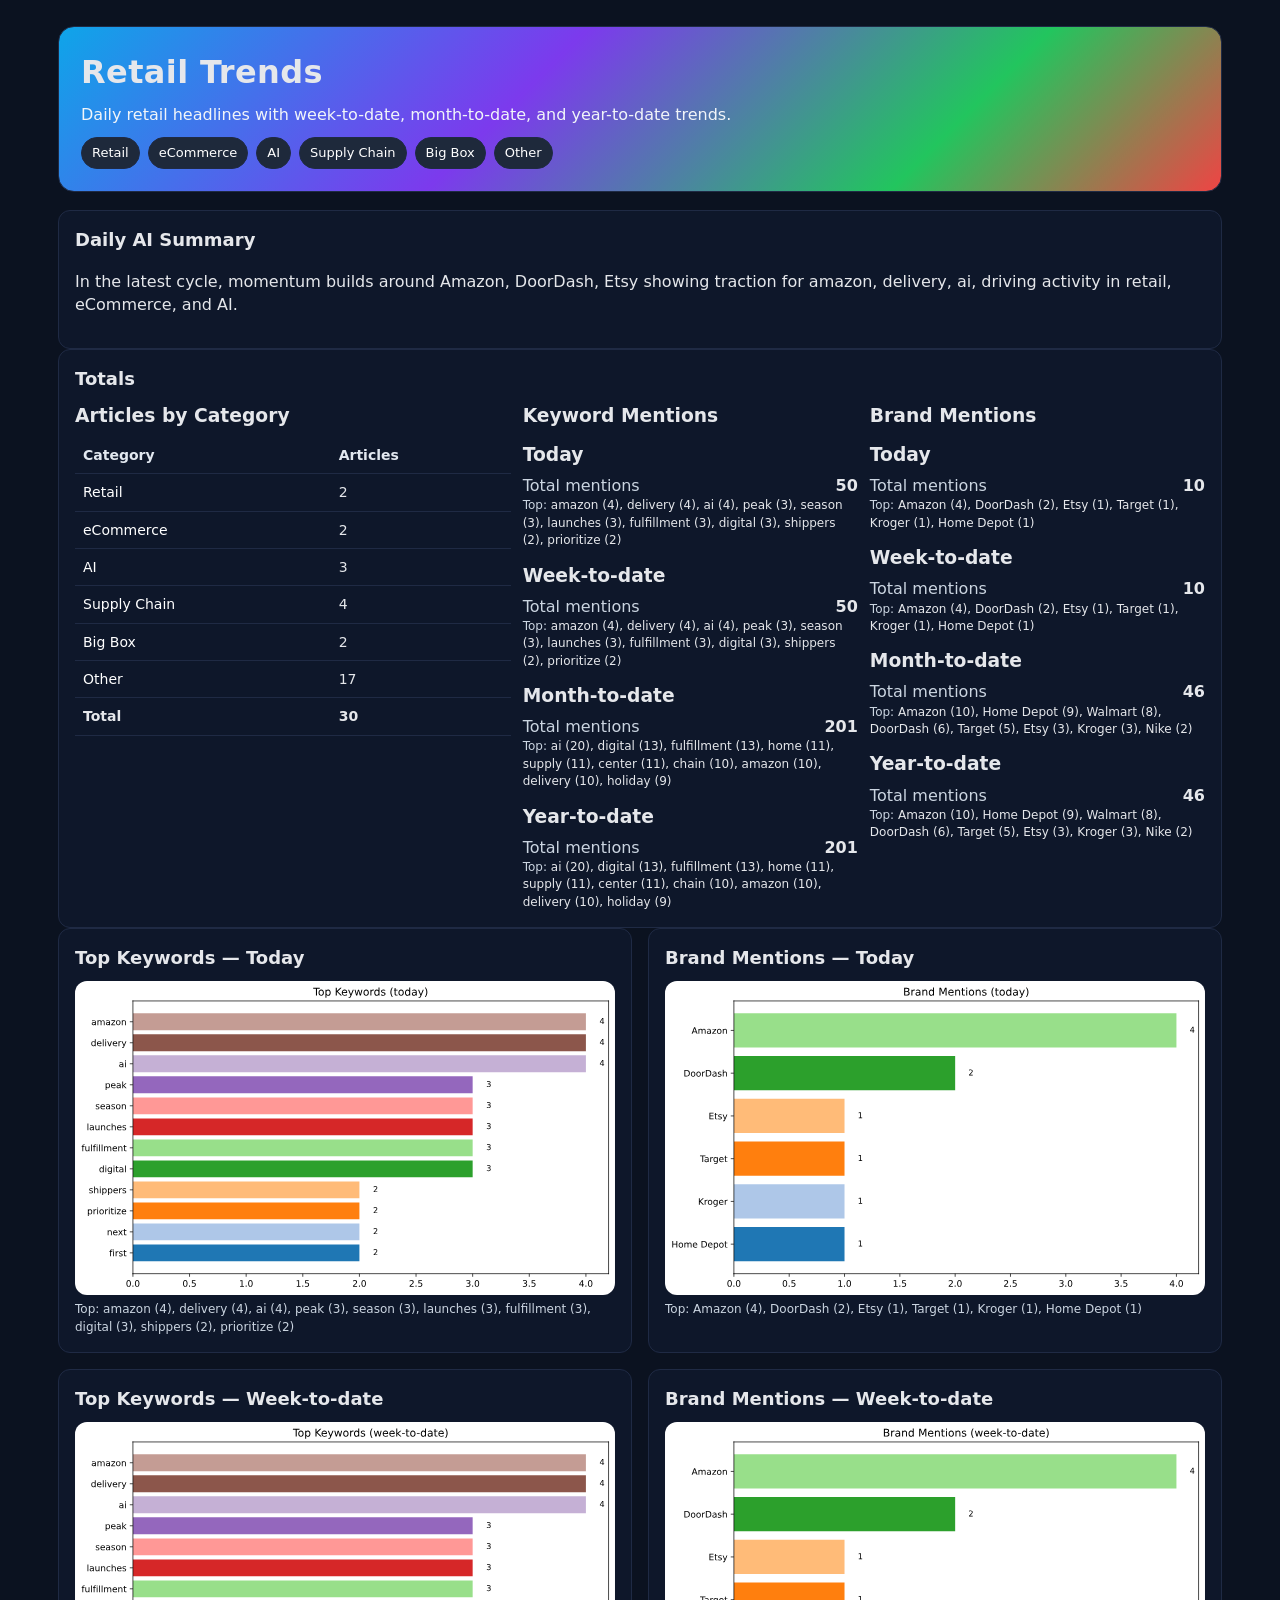
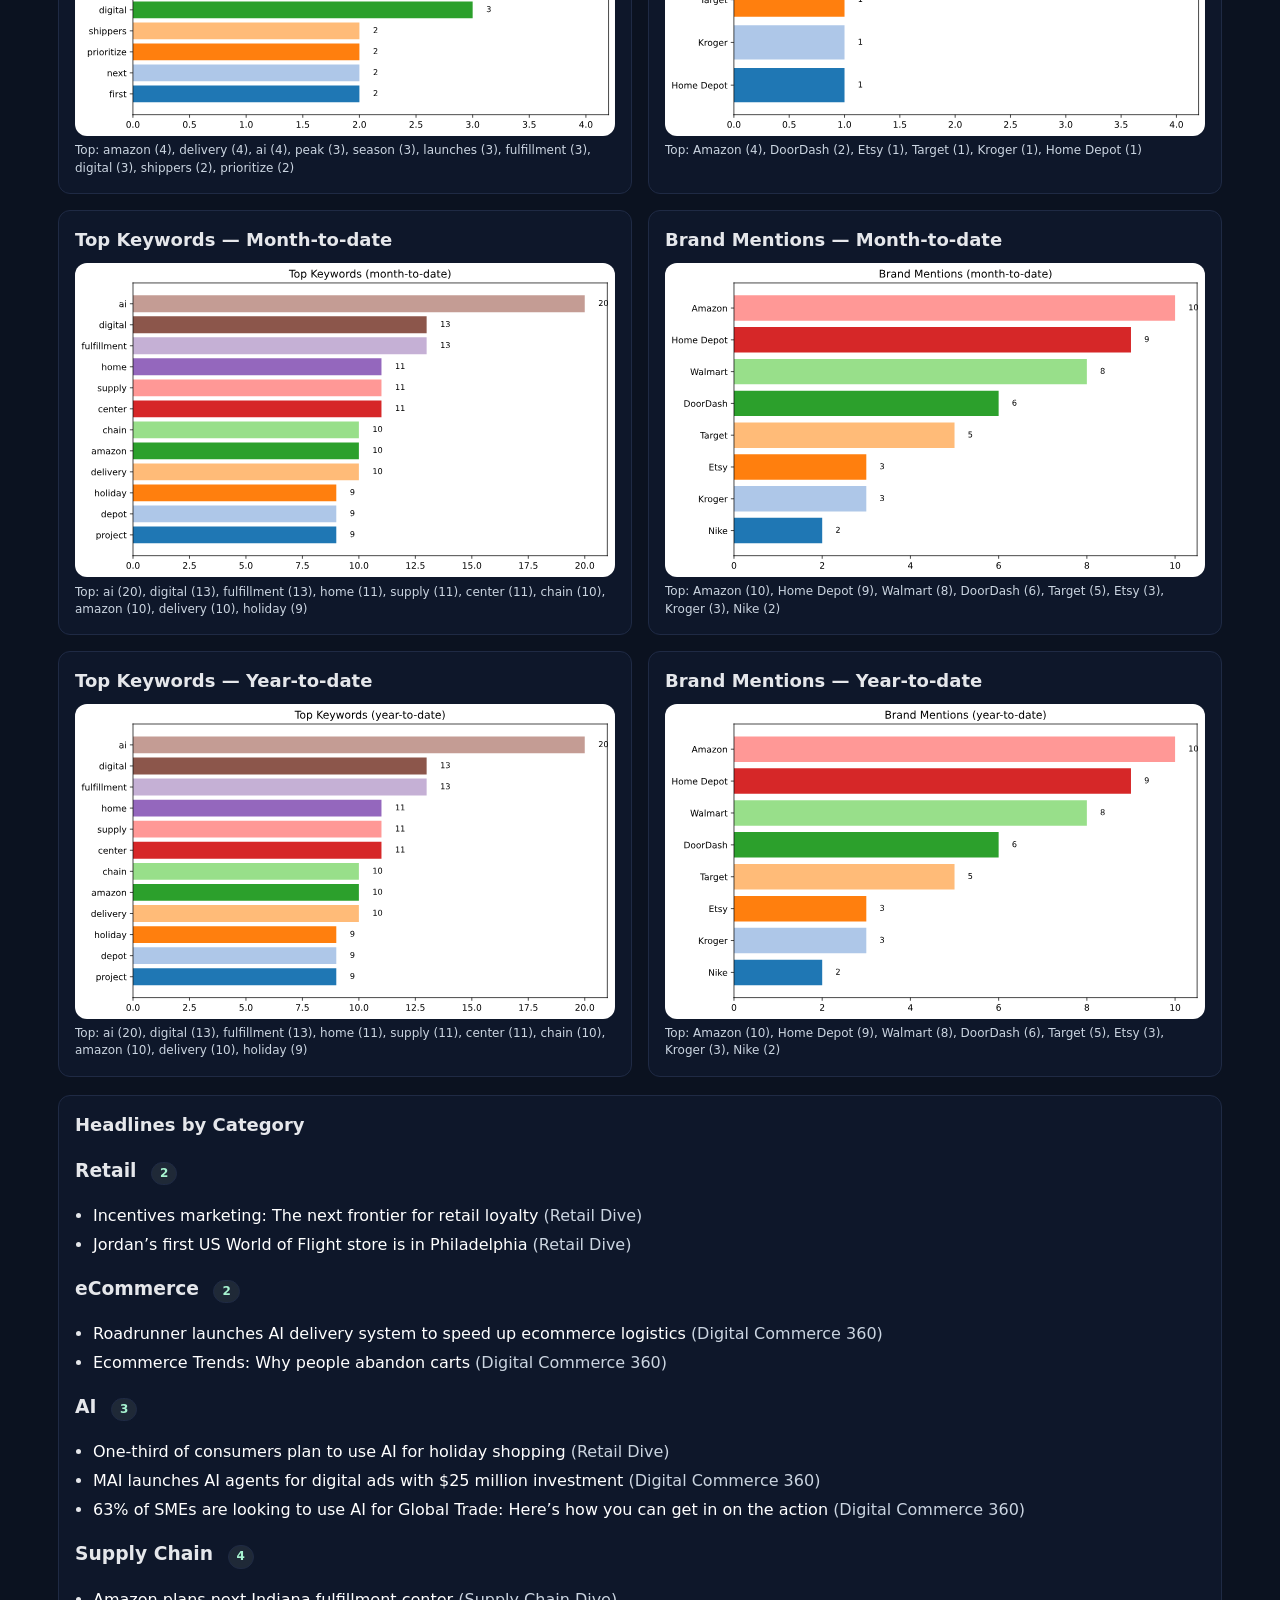
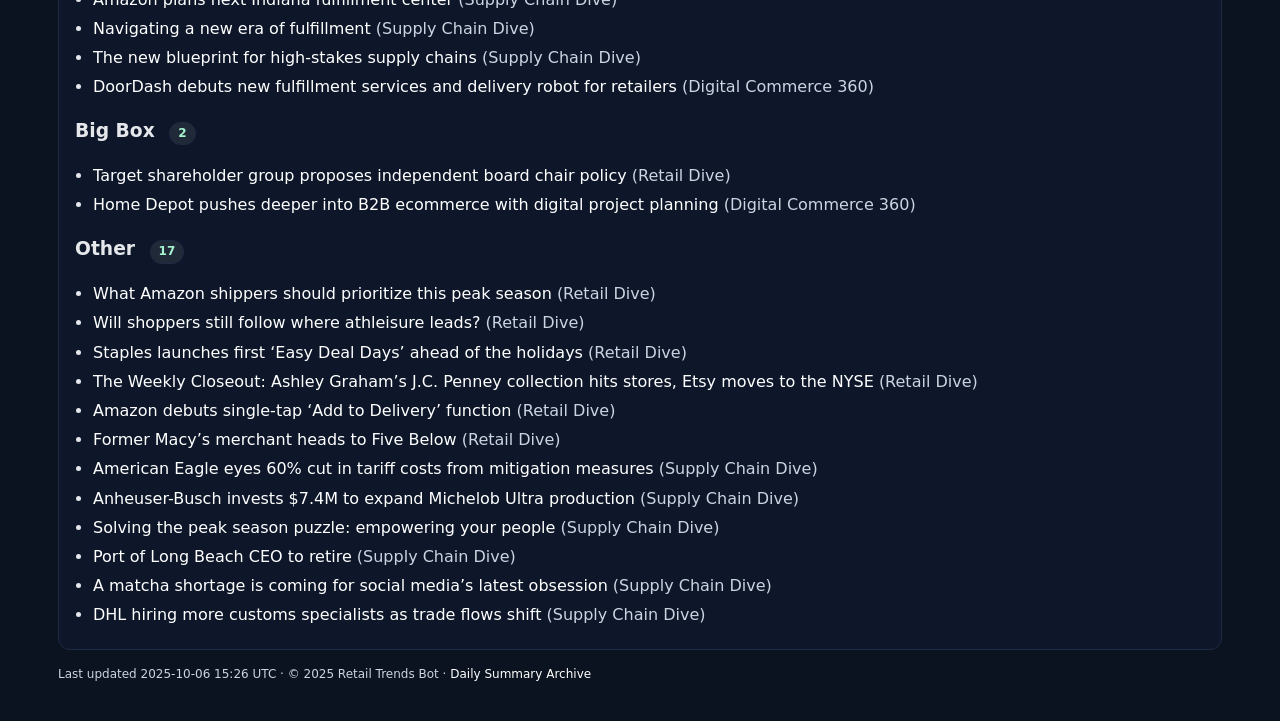
==== commit ebee4dda: "Auto-update site and archive" ====
--- a/index.html
+++ b/index.html
@@ -1,16 +1,14 @@
-<!doctype html><html lang="en"><head>
-<meta charset="utf-8"><meta name="viewport" content="width=device-width,initial-scale=1">
-<title>Retail Trends – Dashboard</title>
+<!doctype html><html lang='en'><head><meta charset='utf-8'><meta name='viewport' content='width=device-width,initial-scale=1'><title>Retail Trends – Dashboard</title>
 <style>
 :root{--bg:#0b1220;--card:#0e172a;--text:#e5e7eb;--muted:#cbd5e1;--stroke:#1f2a44;--chip:#1e293b}
 *{box-sizing:border-box}
 body{margin:0;background:var(--bg);color:var(--text);font-family:system-ui,-apple-system,Segoe UI,Roboto,Arial,sans-serif;line-height:1.45}
-a, a:visited{color:#ffffff;text-decoration:none}
-a:hover{text-decoration:underline;filter:brightness(1.05)}
+a,a:visited{color:#fff;text-decoration:none}
+a:hover{text-decoration:underline}
 .wrap{max-width:1200px;margin:0 auto;padding:22px 14px}
 @media(min-width:768px){.wrap{padding:26px 18px}}
 .hero{border:1px solid var(--stroke);border-radius:16px;padding:22px;margin-bottom:18px;
-  background: linear-gradient(135deg,#0ea5e9 0%, #7c3aed 40%, #22c55e 75%, #ef4444 100%);}
+       background:linear-gradient(135deg,#0ea5e9 0%, #7c3aed 40%, #22c55e 75%, #ef4444 100%);}
 .hero h1{margin:0 0 8px 0;font-size:28px;letter-spacing:.4px}
 @media(min-width:768px){.hero h1{font-size:32px}}
 .hero p{margin:0;color:#f1f5f9}
@@ -21,164 +19,18 @@
 h2{margin:0 0 10px 0;font-size:18px}
 .muted{color:var(--muted)} .small{font-size:12px} .note{color:var(--muted)}
 ul{margin:0;padding-left:18px} li{margin:6px 0}
-img{max-width:100%;border-radius:10px}
-.cat h3{margin:14px 0 8px}
-.footer{margin-top:16px;color:var(--muted);font-size:12px}
-.badge{display:inline-block;background:#1f2937;color:#a7f3d0;border:1px solid #1f2a44;border-radius:999px;padding:2px 8px;font-size:12px}
+img{max-width:100%;border-radius:12px}
+.badge{display:inline-block;background:#1f2937;color:#a7f3d0;border:1px solid #1f2a44;border-radius:999px;padding:2px 8px;font-size:12px;margin-left:8px}
+.chips{display:flex;flex-wrap:wrap;gap:8px;margin-top:10px}
+.chip{background:#1e293b;color:#fff;border:1px solid #1f2a44;padding:6px 10px;border-radius:999px;font-size:13px}
 .totals{display:grid;gap:12px}
 @media(min-width:900px){.totals{grid-template-columns:1.3fr 1fr 1fr}}
 .kv{display:grid;grid-template-columns:1fr auto;gap:8px}
 .table{width:100%;border-collapse:collapse;margin-top:8px;font-size:14px}
-.table th,.table td{border-bottom:1px solid #1f2a44;padding:8px 8px;text-align:left}
+.table th,.table td{border-bottom:1px solid var(--stroke);padding:8px 8px;text-align:left}
 .table th{color:#e2e8f0;font-weight:600}
-.chips{display:flex;flex-wrap:wrap;gap:8px;margin-top:10px}
-.chip{background:#1e293b;color:#ffffff;border:1px solid #1f2a44;padding:6px 10px;border-radius:999px;font-size:13px}
 .anchor{scroll-margin-top:90px}
-.card a, .table a, .cat a{color:#ffffff}
-</style></head><body><div class="wrap">
-
-<section class="hero">
-  <h1>Retail Trends</h1>
-  <p>Daily retail headlines with week-to-date, month-to-date, and year-to-date trends.</p>
-  <div class="chips">
-    <span class="chip"><a href="#cat-retail">Retail</a></span>
-    <span class="chip"><a href="#cat-ecommerce">eCommerce</a></span>
-    <span class="chip"><a href="#cat-ai">AI</a></span>
-    <span class="chip"><a href="#cat-supply-chain">Supply Chain</a></span>
-    <span class="chip"><a href="#cat-big-box">Big Box</a></span>
-    <span class="chip"><a href="#cat-other">Other</a></span>
-  </div>
-</section>
-
-<section class="card">
-  <h2>Daily AI Summary</h2>
-  <ul>
-    <li>In retail, 2 stories stood out and themes like first. Example: “Incentives marketing: The next frontier for retail loyalty”.</li>
-    <li>In ecommerce, 1 story stood out. Example: “Ecommerce Trends: Why people abandon carts”.</li>
-    <li>In ai, 4 stories stood out and themes like ai, launches, digital. Example: “One-third of consumers plan to use AI for holiday shopping”.</li>
-    <li>In supply chain, 5 stories stood out with attention on DoorDash and themes like supply, fulfillment, delivery. Example: “Navigating a new era of fulfillment”.</li>
-    <li>In big box, 4 stories stood out with attention on Home Depot, Target and themes like digital, fulfillment. Example: “Target shareholder group proposes independent board chair policy”.</li>
-    <li>In other, 14 stories stood out with attention on Amazon, Etsy and themes like stores, delivery, launches. Example: “Will shoppers still follow where athleisure leads?”.</li>
-  </ul>
-</section>
-
-<section class="card">
-  <h2>Totals</h2>
-  <div class="totals">
-    <div>
-      <h3 style="margin:0 0 8px 0">Articles by Category</h3>
-      <table class="table">
-        <thead><tr><th>Category</th><th>Articles</th></tr></thead>
-        <tbody>
-<tr><td><a href='#cat-retail'>Retail</a></td><td>2</td></tr><tr><td><a href='#cat-ecommerce'>eCommerce</a></td><td>1</td></tr><tr><td><a href='#cat-ai'>AI</a></td><td>4</td></tr><tr><td><a href='#cat-supply-chain'>Supply Chain</a></td><td>5</td></tr><tr><td><a href='#cat-big-box'>Big Box</a></td><td>4</td></tr><tr><td><a href='#cat-other'>Other</a></td><td>14</td></tr><tr><td><b>Total</b></td><td><b>30</b></td></tr>        </tbody></table>
-    </div>
-    <div>
-      <h3 style="margin:0 0 8px 0">Keyword Mentions</h3>
-
-      <h3 style="margin:12px 0 6px 0">Today</h3>
-      <div class="kv">
-        <div class="muted">Total mentions</div><div><b>46</b></div>
-      </div>
-      <div class="small"><span class="muted">Top:</span> ai (4), delivery (3), digital (3), fulfillment (3), supply (3), launches (2), first (2), stores (2), amazon (2), debuts (2)</div>
-    
-      <h3 style="margin:12px 0 6px 0">Week-to-date</h3>
-      <div class="kv">
-        <div class="muted">Total mentions</div><div><b>46</b></div>
-      </div>
-      <div class="small"><span class="muted">Top:</span> ai (4), delivery (3), digital (3), fulfillment (3), supply (3), launches (2), first (2), stores (2), amazon (2), debuts (2)</div>
-    
-      <h3 style="margin:12px 0 6px 0">Month-to-date</h3>
-      <div class="kv">
-        <div class="muted">Total mentions</div><div><b>209</b></div>
-      </div>
-      <div class="small"><span class="muted">Top:</span> ai (20), digital (13), supply (13), fulfillment (13), home (12), chain (12), center (11), depot (10), project (10), planning (10)</div>
-    
-      <h3 style="margin:12px 0 6px 0">Year-to-date</h3>
-      <div class="kv">
-        <div class="muted">Total mentions</div><div><b>209</b></div>
-      </div>
-      <div class="small"><span class="muted">Top:</span> ai (20), digital (13), supply (13), fulfillment (13), home (12), chain (12), center (11), depot (10), project (10), planning (10)</div>
-    
-    </div>
-    <div>
-      <h3 style="margin:0 0 8px 0">Brand Mentions</h3>
-
-      <h3 style="margin:12px 0 6px 0">Today</h3>
-      <div class="kv">
-        <div class="muted">Total mentions</div><div><b>10</b></div>
-      </div>
-      <div class="small"><span class="muted">Top:</span> Amazon (2), Home Depot (2), DoorDash (2), Etsy (1), Target (1), Kroger (1), Walmart (1)</div>
-    
-      <h3 style="margin:12px 0 6px 0">Week-to-date</h3>
-      <div class="kv">
-        <div class="muted">Total mentions</div><div><b>10</b></div>
-      </div>
-      <div class="small"><span class="muted">Top:</span> Amazon (2), Home Depot (2), DoorDash (2), Etsy (1), Target (1), Kroger (1), Walmart (1)</div>
-    
-      <h3 style="margin:12px 0 6px 0">Month-to-date</h3>
-      <div class="kv">
-        <div class="muted">Total mentions</div><div><b>46</b></div>
-      </div>
-      <div class="small"><span class="muted">Top:</span> Home Depot (10), Walmart (9), Amazon (8), DoorDash (6), Target (5), Etsy (3), Kroger (3), Nike (2)</div>
-    
-      <h3 style="margin:12px 0 6px 0">Year-to-date</h3>
-      <div class="kv">
-        <div class="muted">Total mentions</div><div><b>46</b></div>
-      </div>
-      <div class="small"><span class="muted">Top:</span> Home Depot (10), Walmart (9), Amazon (8), DoorDash (6), Target (5), Etsy (3), Kroger (3), Nike (2)</div>
-    
-    </div>
-  </div>
-</section>
-
-<section class="grid2">
-<article class="card">
-  <h2>Top Keywords — Today</h2>
-  <div><img src='assets/keywords_today.svg' alt='Top Keywords — Today'/></div>
-  <div class='muted small'>Top: ai (4), delivery (3), digital (3), fulfillment (3), supply (3), launches (2), first (2), stores (2), amazon (2), debuts (2)</div>
-</article><article class="card">
-  <h2>Brand Mentions — Today</h2>
-  <div><img src='assets/brands_today.svg' alt='Brand Mentions — Today'/></div>
-  <div class='muted small'>Top: Amazon (2), Home Depot (2), DoorDash (2), Etsy (1), Target (1), Kroger (1), Walmart (1)</div>
-</article></section>
-
-<section class="grid2" style="margin-top:16px">
-<article class="card">
-  <h2>Top Keywords — Week-to-date</h2>
-  <div><img src='assets/keywords_wtd.svg' alt='Top Keywords — Week-to-date'/></div>
-  <div class='muted small'>Top: ai (4), delivery (3), digital (3), fulfillment (3), supply (3), launches (2), first (2), stores (2), amazon (2), debuts (2)</div>
-</article><article class="card">
-  <h2>Brand Mentions — Week-to-date</h2>
-  <div><img src='assets/brands_wtd.svg' alt='Brand Mentions — Week-to-date'/></div>
-  <div class='muted small'>Top: Amazon (2), Home Depot (2), DoorDash (2), Etsy (1), Target (1), Kroger (1), Walmart (1)</div>
-</article></section>
-
-<section class="grid2" style="margin-top:16px">
-<article class="card">
-  <h2>Top Keywords — Month-to-date</h2>
-  <div><img src='assets/keywords_mtd.svg' alt='Top Keywords — Month-to-date'/></div>
-  <div class='muted small'>Top: ai (20), digital (13), supply (13), fulfillment (13), home (12), chain (12), center (11), depot (10), project (10), planning (10)</div>
-</article><article class="card">
-  <h2>Brand Mentions — Month-to-date</h2>
-  <div><img src='assets/brands_mtd.svg' alt='Brand Mentions — Month-to-date'/></div>
-  <div class='muted small'>Top: Home Depot (10), Walmart (9), Amazon (8), DoorDash (6), Target (5), Etsy (3), Kroger (3), Nike (2)</div>
-</article></section>
-
-<section class="grid2" style="margin-top:16px">
-<article class="card">
-  <h2>Top Keywords — Year-to-date</h2>
-  <div><img src='assets/keywords_ytd.svg' alt='Top Keywords — Year-to-date'/></div>
-  <div class='muted small'>Top: ai (20), digital (13), supply (13), fulfillment (13), home (12), chain (12), center (11), depot (10), project (10), planning (10)</div>
-</article><article class="card">
-  <h2>Brand Mentions — Year-to-date</h2>
-  <div><img src='assets/brands_ytd.svg' alt='Brand Mentions — Year-to-date'/></div>
-  <div class='muted small'>Top: Home Depot (10), Walmart (9), Amazon (8), DoorDash (6), Target (5), Etsy (3), Kroger (3), Nike (2)</div>
-</article></section>
-
-<section class="card cat" style="margin-top:18px">
-  <h2>Headlines by Category</h2>
-<h3 id='cat-retail' class='anchor'>Retail <span class='badge'>2</span></h3><ul><li><a href="https://www.retaildive.com/spons/incentives-marketing-the-next-frontier-for-retail-loyalty/761516/" target="_blank" rel="noopener">Incentives marketing: The next frontier for retail loyalty</a> <span class="muted">(Retail Dive)</span></li><li><a href="https://www.retaildive.com/news/jordan-basketball-first-usa-world-of-flight-store-philadelphia-rittenhouse-square/801907/" target="_blank" rel="noopener">Jordan’s first US World of Flight store is in Philadelphia</a> <span class="muted">(Retail Dive)</span></li></ul><h3 id='cat-ecommerce' class='anchor'>eCommerce <span class='badge'>1</span></h3><ul><li><a href="https://www.digitalcommerce360.com/2025/10/02/why-people-abandon-shopping-carts/" target="_blank" rel="noopener">Ecommerce Trends: Why people abandon carts</a> <span class="muted">(Digital Commerce 360)</span></li></ul><h3 id='cat-ai' class='anchor'>AI <span class='badge'>4</span></h3><ul><li><a href="https://www.retaildive.com/news/consumers-ai-shopping-tools-holidays-retail/801800/" target="_blank" rel="noopener">One-third of consumers plan to use AI for holiday shopping</a> <span class="muted">(Retail Dive)</span></li><li><a href="https://www.digitalcommerce360.com/2025/10/03/mai-launches-ai-agents-for-digital-ads-with-25-million-investment/" target="_blank" rel="noopener">MAI launches AI agents for digital ads with $25 million investment</a> <span class="muted">(Digital Commerce 360)</span></li><li><a href="https://www.digitalcommerce360.com/2025/10/03/63-of-smes-are-looking-to-use-ai-for-global-trade-heres-how-you-can-get-in-on-the-action/" target="_blank" rel="noopener">63% of SMEs are looking to use AI for Global Trade: Here’s how you can get in on the action</a> <span class="muted">(Digital Commerce 360)</span></li><li><a href="https://www.digitalcommerce360.com/2025/10/01/procurement-teams-widely-adopt-ai-but-few-achieve-maturity/" target="_blank" rel="noopener">Procurement teams widely adopt AI, but few achieve maturity</a> <span class="muted">(Digital Commerce 360)</span></li></ul><h3 id='cat-supply-chain' class='anchor'>Supply Chain <span class='badge'>5</span></h3><ul><li><a href="https://www.supplychaindive.com/spons/navigating-a-new-era-of-fulfillment/801793/" target="_blank" rel="noopener">Navigating a new era of fulfillment</a> <span class="muted">(Supply Chain Dive)</span></li><li><a href="https://www.supplychaindive.com/spons/the-new-blueprint-for-high-stakes-supply-chains/761414/" target="_blank" rel="noopener">The new blueprint for high-stakes supply chains</a> <span class="muted">(Supply Chain Dive)</span></li><li><a href="https://www.supplychaindive.com/news/top-supply-chain-conferences-2026/761302/" target="_blank" rel="noopener">Top supply chain conferences to keep on your radar in 2026</a> <span class="muted">(Supply Chain Dive)</span></li><li><a href="https://www.supplychaindive.com/news/general-mills-to-close-3-plants-as-part-of-supply-chain-resturcting/801776/" target="_blank" rel="noopener">General Mills to close 3 Missouri plants as part of supply chain restructuring</a> <span class="muted">(Supply Chain Dive)</span></li><li><a href="https://www.digitalcommerce360.com/2025/10/03/doordash-dot-delivery-robot/" target="_blank" rel="noopener">DoorDash debuts new fulfillment services and delivery robot for retailers</a> <span class="muted">(Digital Commerce 360)</span></li></ul><h3 id='cat-big-box' class='anchor'>Big Box <span class='badge'>4</span></h3><ul><li><a href="https://www.retaildive.com/news/target-ceo-brian-cornell-executive-chair-board-shareholder-policy-proposal/801794/" target="_blank" rel="noopener">Target shareholder group proposes independent board chair policy</a> <span class="muted">(Retail Dive)</span></li><li><a href="https://www.retaildive.com/news/home-depot-digital-project-planning-tool-pro-customers/761497/" target="_blank" rel="noopener">Home Depot releases digital Project Planning tool for pro customers</a> <span class="muted">(Retail Dive)</span></li><li><a href="https://www.digitalcommerce360.com/2025/10/02/home-depot-b2b-ecommerce-digital-project-planning/" target="_blank" rel="noopener">Home Depot pushes deeper into B2B ecommerce with digital project planning</a> <span class="muted">(Digital Commerce 360)</span></li><li><a href="https://www.digitalcommerce360.com/2025/10/02/walmart-build-300-million-north-carolina-fulfillment-center/" target="_blank" rel="noopener">Walmart to build a $300 million North Carolina fulfillment center</a> <span class="muted">(Digital Commerce 360)</span></li></ul><h3 id='cat-other' class='anchor'>Other <span class='badge'>14</span></h3><ul><li><a href="https://www.retaildive.com/news/athleisure-category-expansions-lululemon-vuori-alo-yoga-outdoor-voices/801716/" target="_blank" rel="noopener">Will shoppers still follow where athleisure leads?</a> <span class="muted">(Retail Dive)</span></li><li><a href="https://www.retaildive.com/news/staples-easy-deal-days-holiday-sales-event/801895/" target="_blank" rel="noopener">Staples launches first ‘Easy Deal Days’ ahead of the holidays</a> <span class="muted">(Retail Dive)</span></li><li><a href="https://www.retaildive.com/news/ashley-graham-jc-penney-etsy-nyse-rei-strategy/801879/" target="_blank" rel="noopener">The Weekly Closeout: Ashley Graham’s J.C. Penney collection hits stores, Etsy moves to the NYSE</a> <span class="muted">(Retail Dive)</span></li><li><a href="https://www.retaildive.com/news/amazon-single-tap-add-to-delivery-order-function/801865/" target="_blank" rel="noopener">Amazon debuts single-tap ‘Add to Delivery’ function</a> <span class="muted">(Retail Dive)</span></li><li><a href="https://www.retaildive.com/news/macys-chief-merchant-michelle-israel-five-below-cfo/801774/" target="_blank" rel="noopener">Former Macy’s merchant heads to Five Below</a> <span class="muted">(Retail Dive)</span></li><li><a href="https://www.supplychaindive.com/spons/solving-the-peak-season-puzzle-empowering-your-people/801833/" target="_blank" rel="noopener">Solving the peak season puzzle: empowering your people</a> <span class="muted">(Supply Chain Dive)</span></li><li><a href="https://www.supplychaindive.com/news/port-long-beach-ceo-mario-cordero-retires-end-of-2025/801924/" target="_blank" rel="noopener">Port of Long Beach CEO to retire</a> <span class="muted">(Supply Chain Dive)</span></li><li><a href="https://www.supplychaindive.com/news/matcha-shortage-social-medias-latest-obsession/761258/" target="_blank" rel="noopener">A matcha shortage is coming for social media’s latest obsession</a> <span class="muted">(Supply Chain Dive)</span></li><li><a href="https://www.supplychaindive.com/news/dhl-customs-hiring-express-global-forwarding/761370/" target="_blank" rel="noopener">DHL hiring more customs specialists as trade flows shift</a> <span class="muted">(Supply Chain Dive)</span></li><li><a href="https://www.supplychaindive.com/news/3-tips-amazon-shippers-peak-season-fba/761387/" target="_blank" rel="noopener">What Amazon shippers should prioritize this peak season</a> <span class="muted">(Supply Chain Dive)</span></li><li><a href="https://www.supplychaindive.com/news/hormel-advances-supply-chain-modernization-key-projects-systems/761415/" target="_blank" rel="noopener">Hormel Foods further optimizes manufacturing footprint</a> <span class="muted">(Supply Chain Dive)</span></li><li><a href="https://www.digitalcommerce360.com/2025/10/03/kroger-adds-doordash-delivery-for-thousands-of-its-stores/" target="_blank" rel="noopener">Kroger adds DoorDash delivery for thousands of its stores</a> <span class="muted">(Digital Commerce 360)</span></li></ul>
-</section>
-
-<p class="footer">Last updated 2025-10-06 13:35 UTC · © 2025 Retail Trends Bot · <a href="archive.html">Daily Summary Archive</a></p>
-</div></body></html>
+.card a,.table a,.cat a{color:#fff}
+.footer{margin-top:16px;color:var(--muted);font-size:12px}
+</style>
+</head><body><div class='wrap'><section class='hero'><h1>Retail Trends</h1><p>Daily retail headlines with week-to-date, month-to-date, and year-to-date trends.</p><div class='chips'><span class='chip'><a href='#cat-retail'>Retail</a></span><span class='chip'><a href='#cat-ecommerce'>eCommerce</a></span><span class='chip'><a href='#cat-ai'>AI</a></span><span class='chip'><a href='#cat-supply-chain'>Supply Chain</a></span><span class='chip'><a href='#cat-big-box'>Big Box</a></span><span class='chip'><a href='#cat-other'>Other</a></span></div></section><section class='card'><h2>Daily AI Summary</h2><p>In the latest cycle, momentum builds around Amazon, DoorDash, Etsy showing traction for amazon, delivery, ai, driving activity in retail, eCommerce, and AI.</p></section><section class='card'><h2>Totals</h2><div class='totals'><div><h3 style='margin:0 0 8px 0'>Articles by Category</h3><table class='table'><thead><tr><th>Category</th><th>Articles</th></tr></thead><tbody><tr><td><a href='#cat-retail'>Retail</a></td><td>2</td></tr><tr><td><a href='#cat-ecommerce'>eCommerce</a></td><td>2</td></tr><tr><td><a href='#cat-ai'>AI</a></td><td>3</td></tr><tr><td><a href='#cat-supply-chain'>Supply Chain</a></td><td>4</td></tr><tr><td><a href='#cat-big-box'>Big Box</a></td><td>2</td></tr><tr><td><a href='#cat-other'>Other</a></td><td>17</td></tr><tr><td><b>Total</b></td><td><b>30</b></td></tr></tbody></table></div><div><h3 style='margin:0 0 8px 0'>Keyword Mentions</h3><h3 style='margin:12px 0 6px 0'>Today</h3><div class='kv'><div class='muted'>Total mentions</div><div><b>50</b></div></div><div class='small'><span class='muted'>Top:</span> amazon (4), delivery (4), ai (4), peak (3), season (3), launches (3), fulfillment (3), digital (3), shippers (2), prioritize (2)</div><h3 style='margin:12px 0 6px 0'>Week-to-date</h3><div class='kv'><div class='muted'>Total mentions</div><div><b>50</b></div></div><div class='small'><span class='muted'>Top:</span> amazon (4), delivery (4), ai (4), peak (3), season (3), launches (3), fulfillment (3), digital (3), shippers (2), prioritize (2)</div><h3 style='margin:12px 0 6px 0'>Month-to-date</h3><div class='kv'><div class='muted'>Total mentions</div><div><b>201</b></div></div><div class='small'><span class='muted'>Top:</span> ai (20), digital (13), fulfillment (13), home (11), supply (11), center (11), chain (10), amazon (10), delivery (10), holiday (9)</div><h3 style='margin:12px 0 6px 0'>Year-to-date</h3><div class='kv'><div class='muted'>Total mentions</div><div><b>201</b></div></div><div class='small'><span class='muted'>Top:</span> ai (20), digital (13), fulfillment (13), home (11), supply (11), center (11), chain (10), amazon (10), delivery (10), holiday (9)</div></div><div><h3 style='margin:0 0 8px 0'>Brand Mentions</h3><h3 style='margin:12px 0 6px 0'>Today</h3><div class='kv'><div class='muted'>Total mentions</div><div><b>10</b></div></div><div class='small'><span class='muted'>Top:</span> Amazon (4), DoorDash (2), Etsy (1), Target (1), Kroger (1), Home Depot (1)</div><h3 style='margin:12px 0 6px 0'>Week-to-date</h3><div class='kv'><div class='muted'>Total mentions</div><div><b>10</b></div></div><div class='small'><span class='muted'>Top:</span> Amazon (4), DoorDash (2), Etsy (1), Target (1), Kroger (1), Home Depot (1)</div><h3 style='margin:12px 0 6px 0'>Month-to-date</h3><div class='kv'><div class='muted'>Total mentions</div><div><b>46</b></div></div><div class='small'><span class='muted'>Top:</span> Amazon (10), Home Depot (9), Walmart (8), DoorDash (6), Target (5), Etsy (3), Kroger (3), Nike (2)</div><h3 style='margin:12px 0 6px 0'>Year-to-date</h3><div class='kv'><div class='muted'>Total mentions</div><div><b>46</b></div></div><div class='small'><span class='muted'>Top:</span> Amazon (10), Home Depot (9), Walmart (8), DoorDash (6), Target (5), Etsy (3), Kroger (3), Nike (2)</div></div></div></section><section class='grid2'><article class='card'><h2>Top Keywords — Today</h2><div><img src='assets/keywords_today.svg' alt='Top Keywords — Today'/></div><div class='muted small'>Top: amazon (4), delivery (4), ai (4), peak (3), season (3), launches (3), fulfillment (3), digital (3), shippers (2), prioritize (2)</div></article><article class='card'><h2>Brand Mentions — Today</h2><div><img src='assets/brands_today.svg' alt='Brand Mentions — Today'/></div><div class='muted small'>Top: Amazon (4), DoorDash (2), Etsy (1), Target (1), Kroger (1), Home Depot (1)</div></article></section><section class='grid2' style='margin-top:16px'><article class='card'><h2>Top Keywords — Week-to-date</h2><div><img src='assets/keywords_wtd.svg' alt='Top Keywords — Week-to-date'/></div><div class='muted small'>Top: amazon (4), delivery (4), ai (4), peak (3), season (3), launches (3), fulfillment (3), digital (3), shippers (2), prioritize (2)</div></article><article class='card'><h2>Brand Mentions — Week-to-date</h2><div><img src='assets/brands_wtd.svg' alt='Brand Mentions — Week-to-date'/></div><div class='muted small'>Top: Amazon (4), DoorDash (2), Etsy (1), Target (1), Kroger (1), Home Depot (1)</div></article></section><section class='grid2' style='margin-top:16px'><article class='card'><h2>Top Keywords — Month-to-date</h2><div><img src='assets/keywords_mtd.svg' alt='Top Keywords — Month-to-date'/></div><div class='muted small'>Top: ai (20), digital (13), fulfillment (13), home (11), supply (11), center (11), chain (10), amazon (10), delivery (10), holiday (9)</div></article><article class='card'><h2>Brand Mentions — Month-to-date</h2><div><img src='assets/brands_mtd.svg' alt='Brand Mentions — Month-to-date'/></div><div class='muted small'>Top: Amazon (10), Home Depot (9), Walmart (8), DoorDash (6), Target (5), Etsy (3), Kroger (3), Nike (2)</div></article></section><section class='grid2' style='margin-top:16px'><article class='card'><h2>Top Keywords — Year-to-date</h2><div><img src='assets/keywords_ytd.svg' alt='Top Keywords — Year-to-date'/></div><div class='muted small'>Top: ai (20), digital (13), fulfillment (13), home (11), supply (11), center (11), chain (10), amazon (10), delivery (10), holiday (9)</div></article><article class='card'><h2>Brand Mentions — Year-to-date</h2><div><img src='assets/brands_ytd.svg' alt='Brand Mentions — Year-to-date'/></div><div class='muted small'>Top: Amazon (10), Home Depot (9), Walmart (8), DoorDash (6), Target (5), Etsy (3), Kroger (3), Nike (2)</div></article></section><section class='card cat' style='margin-top:18px'><h2>Headlines by Category</h2><h3 id='cat-retail' class='anchor'>Retail <span class='badge'>2</span></h3><ul><li><a href='https://www.retaildive.com/spons/incentives-marketing-the-next-frontier-for-retail-loyalty/761516/' target='_blank' rel='noopener'>Incentives marketing: The next frontier for retail loyalty</a> <span class='muted'>(Retail Dive)</span></li><li><a href='https://www.retaildive.com/news/jordan-basketball-first-usa-world-of-flight-store-philadelphia-rittenhouse-square/801907/' target='_blank' rel='noopener'>Jordan’s first US World of Flight store is in Philadelphia</a> <span class='muted'>(Retail Dive)</span></li></ul><h3 id='cat-ecommerce' class='anchor'>eCommerce <span class='badge'>2</span></h3><ul><li><a href='https://www.digitalcommerce360.com/2025/10/06/roadrunner-launches-ai-delivery-system-to-speed-up-ecommerce-delivery/' target='_blank' rel='noopener'>Roadrunner launches AI delivery system to speed up ecommerce logistics</a> <span class='muted'>(Digital Commerce 360)</span></li><li><a href='https://www.digitalcommerce360.com/2025/10/02/why-people-abandon-shopping-carts/' target='_blank' rel='noopener'>Ecommerce Trends: Why people abandon carts</a> <span class='muted'>(Digital Commerce 360)</span></li></ul><h3 id='cat-ai' class='anchor'>AI <span class='badge'>3</span></h3><ul><li><a href='https://www.retaildive.com/news/consumers-ai-shopping-tools-holidays-retail/801800/' target='_blank' rel='noopener'>One-third of consumers plan to use AI for holiday shopping</a> <span class='muted'>(Retail Dive)</span></li><li><a href='https://www.digitalcommerce360.com/2025/10/03/mai-launches-ai-agents-for-digital-ads-with-25-million-investment/' target='_blank' rel='noopener'>MAI launches AI agents for digital ads with $25 million investment</a> <span class='muted'>(Digital Commerce 360)</span></li><li><a href='https://www.digitalcommerce360.com/2025/10/03/63-of-smes-are-looking-to-use-ai-for-global-trade-heres-how-you-can-get-in-on-the-action/' target='_blank' rel='noopener'>63% of SMEs are looking to use AI for Global Trade: Here’s how you can get in on the action</a> <span class='muted'>(Digital Commerce 360)</span></li></ul><h3 id='cat-supply-chain' class='anchor'>Supply Chain <span class='badge'>4</span></h3><ul><li><a href='https://www.supplychaindive.com/news/amazon-plans-fulfillment-centers-indiana/801728/' target='_blank' rel='noopener'>Amazon plans next Indiana fulfillment center</a> <span class='muted'>(Supply Chain Dive)</span></li><li><a href='https://www.supplychaindive.com/spons/navigating-a-new-era-of-fulfillment/801793/' target='_blank' rel='noopener'>Navigating a new era of fulfillment</a> <span class='muted'>(Supply Chain Dive)</span></li><li><a href='https://www.supplychaindive.com/spons/the-new-blueprint-for-high-stakes-supply-chains/761414/' target='_blank' rel='noopener'>The new blueprint for high-stakes supply chains</a> <span class='muted'>(Supply Chain Dive)</span></li><li><a href='https://www.digitalcommerce360.com/2025/10/03/doordash-dot-delivery-robot/' target='_blank' rel='noopener'>DoorDash debuts new fulfillment services and delivery robot for retailers</a> <span class='muted'>(Digital Commerce 360)</span></li></ul><h3 id='cat-big-box' class='anchor'>Big Box <span class='badge'>2</span></h3><ul><li><a href='https://www.retaildive.com/news/target-ceo-brian-cornell-executive-chair-board-shareholder-policy-proposal/801794/' target='_blank' rel='noopener'>Target shareholder group proposes independent board chair policy</a> <span class='muted'>(Retail Dive)</span></li><li><a href='https://www.digitalcommerce360.com/2025/10/02/home-depot-b2b-ecommerce-digital-project-planning/' target='_blank' rel='noopener'>Home Depot pushes deeper into B2B ecommerce with digital project planning</a> <span class='muted'>(Digital Commerce 360)</span></li></ul><h3 id='cat-other' class='anchor'>Other <span class='badge'>17</span></h3><ul><li><a href='https://www.retaildive.com/news/3-tips-amazon-shippers-peak-season-fba/802005/' target='_blank' rel='noopener'>What Amazon shippers should prioritize this peak season</a> <span class='muted'>(Retail Dive)</span></li><li><a href='https://www.retaildive.com/news/athleisure-category-expansions-lululemon-vuori-alo-yoga-outdoor-voices/801716/' target='_blank' rel='noopener'>Will shoppers still follow where athleisure leads?</a> <span class='muted'>(Retail Dive)</span></li><li><a href='https://www.retaildive.com/news/staples-easy-deal-days-holiday-sales-event/801895/' target='_blank' rel='noopener'>Staples launches first ‘Easy Deal Days’ ahead of the holidays</a> <span class='muted'>(Retail Dive)</span></li><li><a href='https://www.retaildive.com/news/ashley-graham-jc-penney-etsy-nyse-rei-strategy/801879/' target='_blank' rel='noopener'>The Weekly Closeout: Ashley Graham’s J.C. Penney collection hits stores, Etsy moves to the NYSE</a> <span class='muted'>(Retail Dive)</span></li><li><a href='https://www.retaildive.com/news/amazon-single-tap-add-to-delivery-order-function/801865/' target='_blank' rel='noopener'>Amazon debuts single-tap ‘Add to Delivery’ function</a> <span class='muted'>(Retail Dive)</span></li><li><a href='https://www.retaildive.com/news/macys-chief-merchant-michelle-israel-five-below-cfo/801774/' target='_blank' rel='noopener'>Former Macy’s merchant heads to Five Below</a> <span class='muted'>(Retail Dive)</span></li><li><a href='https://www.supplychaindive.com/news/american-eagle-strategic-measures-slash-tariff-impact/801756/' target='_blank' rel='noopener'>American Eagle eyes 60% cut in tariff costs from mitigation measures</a> <span class='muted'>(Supply Chain Dive)</span></li><li><a href='https://www.supplychaindive.com/news/anheuser-busch-los-angeles-brewery-investment-michelob-ultra/761349/' target='_blank' rel='noopener'>Anheuser-Busch invests $7.4M to expand Michelob Ultra production</a> <span class='muted'>(Supply Chain Dive)</span></li><li><a href='https://www.supplychaindive.com/spons/solving-the-peak-season-puzzle-empowering-your-people/801833/' target='_blank' rel='noopener'>Solving the peak season puzzle: empowering your people</a> <span class='muted'>(Supply Chain Dive)</span></li><li><a href='https://www.supplychaindive.com/news/port-long-beach-ceo-mario-cordero-retires-end-of-2025/801924/' target='_blank' rel='noopener'>Port of Long Beach CEO to retire</a> <span class='muted'>(Supply Chain Dive)</span></li><li><a href='https://www.supplychaindive.com/news/matcha-shortage-social-medias-latest-obsession/761258/' target='_blank' rel='noopener'>A matcha shortage is coming for social media’s latest obsession</a> <span class='muted'>(Supply Chain Dive)</span></li><li><a href='https://www.supplychaindive.com/news/dhl-customs-hiring-express-global-forwarding/761370/' target='_blank' rel='noopener'>DHL hiring more customs specialists as trade flows shift</a> <span class='muted'>(Supply Chain Dive)</span></li></ul></section><p class='footer'>Last updated 2025-10-06 15:26 UTC · © 2025 Retail Trends Bot · <a href='archive.html'>Daily Summary Archive</a></p></div></body></html>
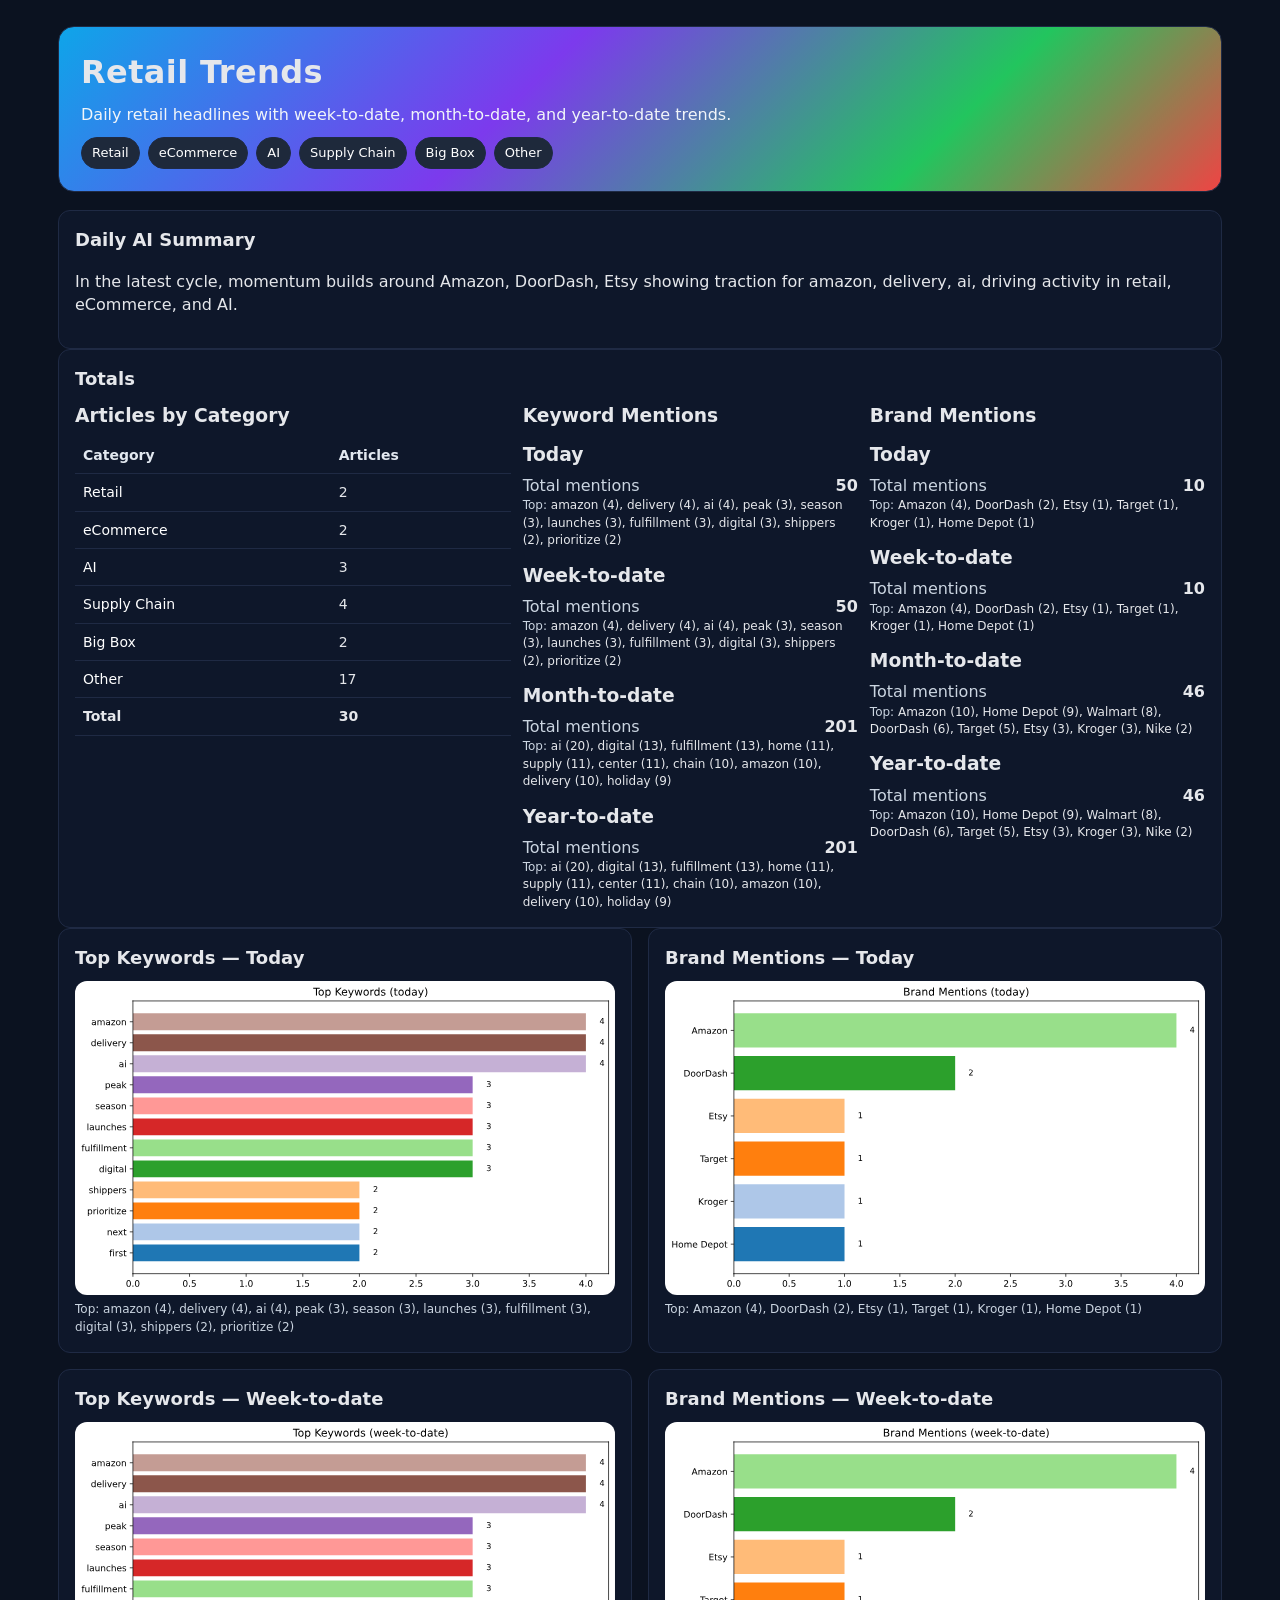
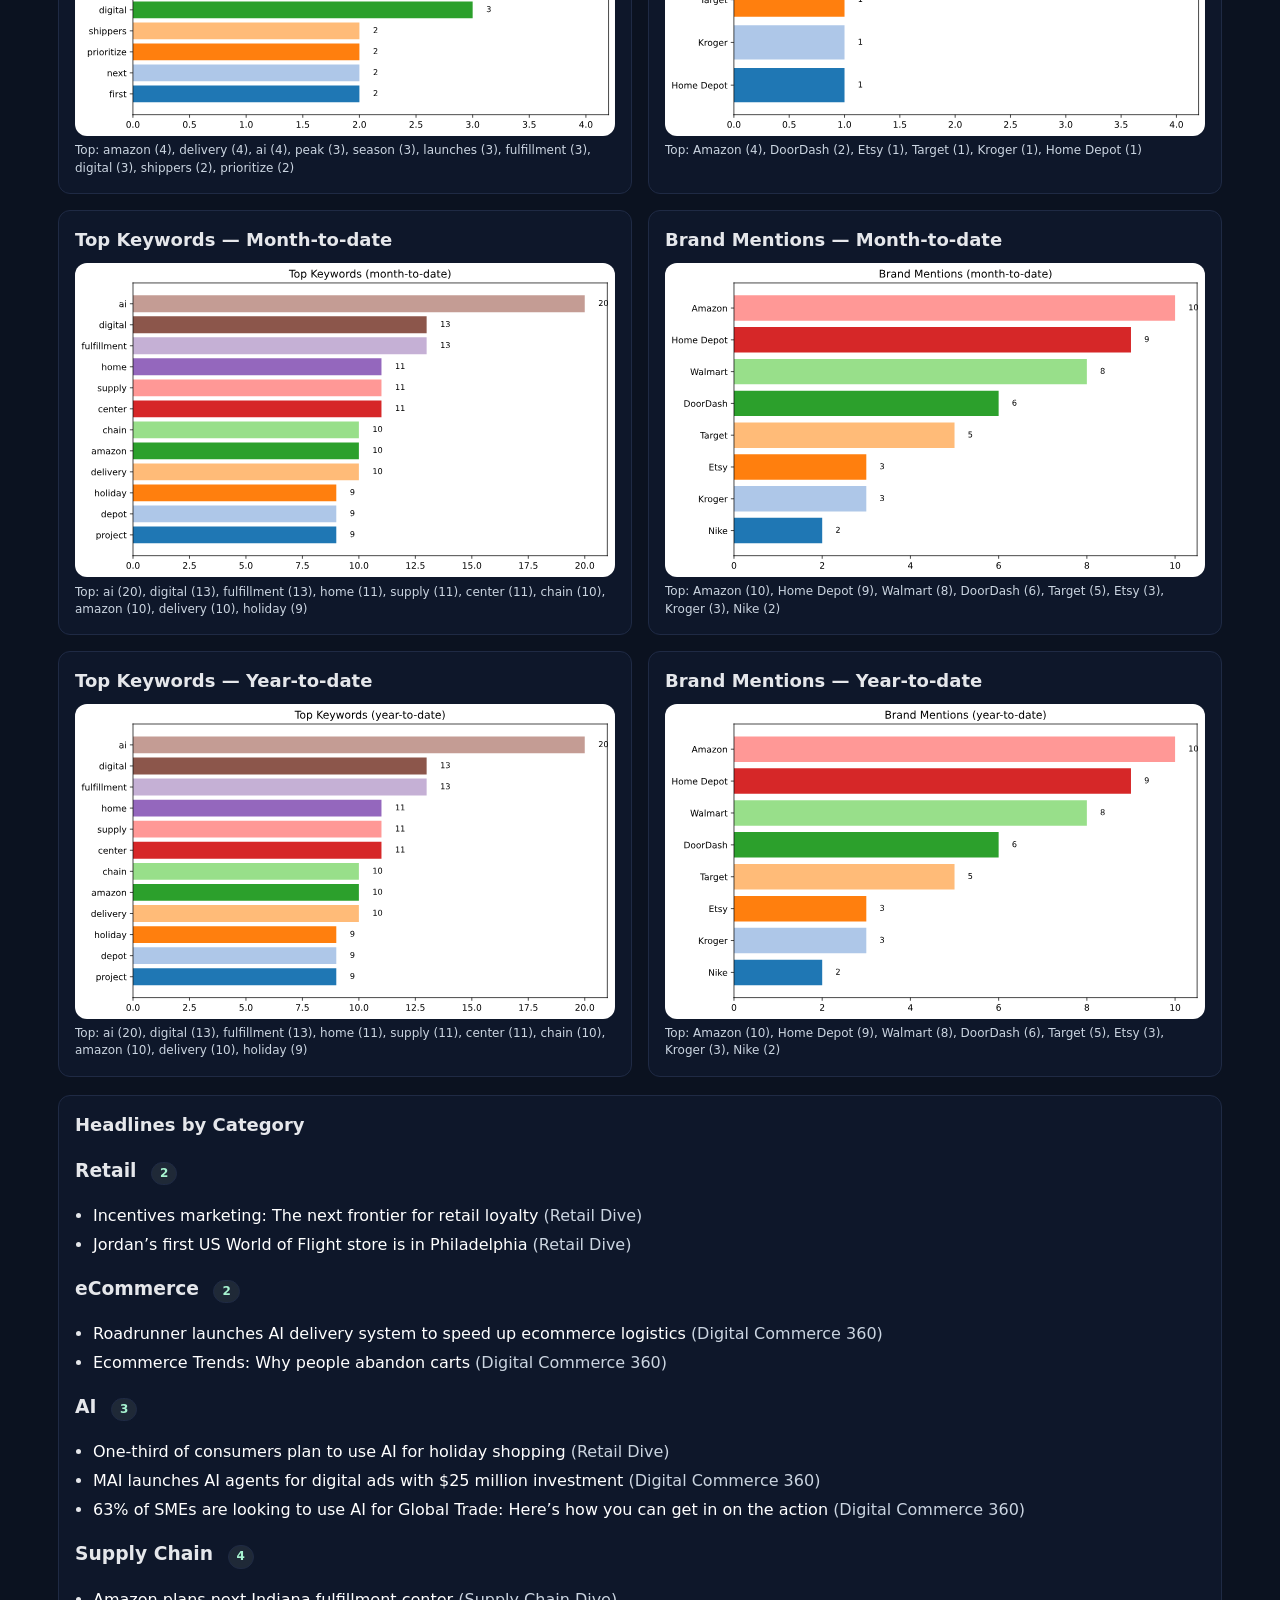
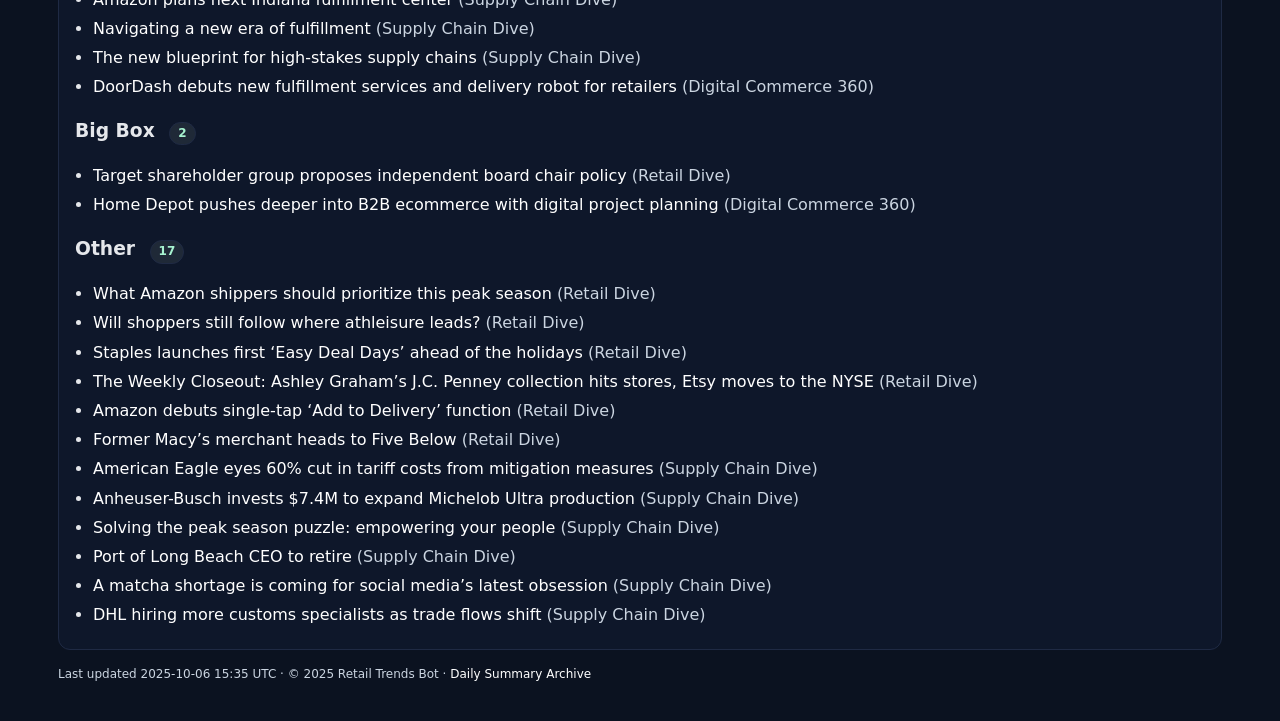
==== commit 2a39c1e8: "Auto-update site and archive" ====
--- a/index.html
+++ b/index.html
@@ -33,4 +33,4 @@
 .card a,.table a,.cat a{color:#fff}
 .footer{margin-top:16px;color:var(--muted);font-size:12px}
 </style>
-</head><body><div class='wrap'><section class='hero'><h1>Retail Trends</h1><p>Daily retail headlines with week-to-date, month-to-date, and year-to-date trends.</p><div class='chips'><span class='chip'><a href='#cat-retail'>Retail</a></span><span class='chip'><a href='#cat-ecommerce'>eCommerce</a></span><span class='chip'><a href='#cat-ai'>AI</a></span><span class='chip'><a href='#cat-supply-chain'>Supply Chain</a></span><span class='chip'><a href='#cat-big-box'>Big Box</a></span><span class='chip'><a href='#cat-other'>Other</a></span></div></section><section class='card'><h2>Daily AI Summary</h2><p>In the latest cycle, momentum builds around Amazon, DoorDash, Etsy showing traction for amazon, delivery, ai, driving activity in retail, eCommerce, and AI.</p></section><section class='card'><h2>Totals</h2><div class='totals'><div><h3 style='margin:0 0 8px 0'>Articles by Category</h3><table class='table'><thead><tr><th>Category</th><th>Articles</th></tr></thead><tbody><tr><td><a href='#cat-retail'>Retail</a></td><td>2</td></tr><tr><td><a href='#cat-ecommerce'>eCommerce</a></td><td>2</td></tr><tr><td><a href='#cat-ai'>AI</a></td><td>3</td></tr><tr><td><a href='#cat-supply-chain'>Supply Chain</a></td><td>4</td></tr><tr><td><a href='#cat-big-box'>Big Box</a></td><td>2</td></tr><tr><td><a href='#cat-other'>Other</a></td><td>17</td></tr><tr><td><b>Total</b></td><td><b>30</b></td></tr></tbody></table></div><div><h3 style='margin:0 0 8px 0'>Keyword Mentions</h3><h3 style='margin:12px 0 6px 0'>Today</h3><div class='kv'><div class='muted'>Total mentions</div><div><b>50</b></div></div><div class='small'><span class='muted'>Top:</span> amazon (4), delivery (4), ai (4), peak (3), season (3), launches (3), fulfillment (3), digital (3), shippers (2), prioritize (2)</div><h3 style='margin:12px 0 6px 0'>Week-to-date</h3><div class='kv'><div class='muted'>Total mentions</div><div><b>50</b></div></div><div class='small'><span class='muted'>Top:</span> amazon (4), delivery (4), ai (4), peak (3), season (3), launches (3), fulfillment (3), digital (3), shippers (2), prioritize (2)</div><h3 style='margin:12px 0 6px 0'>Month-to-date</h3><div class='kv'><div class='muted'>Total mentions</div><div><b>201</b></div></div><div class='small'><span class='muted'>Top:</span> ai (20), digital (13), fulfillment (13), home (11), supply (11), center (11), chain (10), amazon (10), delivery (10), holiday (9)</div><h3 style='margin:12px 0 6px 0'>Year-to-date</h3><div class='kv'><div class='muted'>Total mentions</div><div><b>201</b></div></div><div class='small'><span class='muted'>Top:</span> ai (20), digital (13), fulfillment (13), home (11), supply (11), center (11), chain (10), amazon (10), delivery (10), holiday (9)</div></div><div><h3 style='margin:0 0 8px 0'>Brand Mentions</h3><h3 style='margin:12px 0 6px 0'>Today</h3><div class='kv'><div class='muted'>Total mentions</div><div><b>10</b></div></div><div class='small'><span class='muted'>Top:</span> Amazon (4), DoorDash (2), Etsy (1), Target (1), Kroger (1), Home Depot (1)</div><h3 style='margin:12px 0 6px 0'>Week-to-date</h3><div class='kv'><div class='muted'>Total mentions</div><div><b>10</b></div></div><div class='small'><span class='muted'>Top:</span> Amazon (4), DoorDash (2), Etsy (1), Target (1), Kroger (1), Home Depot (1)</div><h3 style='margin:12px 0 6px 0'>Month-to-date</h3><div class='kv'><div class='muted'>Total mentions</div><div><b>46</b></div></div><div class='small'><span class='muted'>Top:</span> Amazon (10), Home Depot (9), Walmart (8), DoorDash (6), Target (5), Etsy (3), Kroger (3), Nike (2)</div><h3 style='margin:12px 0 6px 0'>Year-to-date</h3><div class='kv'><div class='muted'>Total mentions</div><div><b>46</b></div></div><div class='small'><span class='muted'>Top:</span> Amazon (10), Home Depot (9), Walmart (8), DoorDash (6), Target (5), Etsy (3), Kroger (3), Nike (2)</div></div></div></section><section class='grid2'><article class='card'><h2>Top Keywords — Today</h2><div><img src='assets/keywords_today.svg' alt='Top Keywords — Today'/></div><div class='muted small'>Top: amazon (4), delivery (4), ai (4), peak (3), season (3), launches (3), fulfillment (3), digital (3), shippers (2), prioritize (2)</div></article><article class='card'><h2>Brand Mentions — Today</h2><div><img src='assets/brands_today.svg' alt='Brand Mentions — Today'/></div><div class='muted small'>Top: Amazon (4), DoorDash (2), Etsy (1), Target (1), Kroger (1), Home Depot (1)</div></article></section><section class='grid2' style='margin-top:16px'><article class='card'><h2>Top Keywords — Week-to-date</h2><div><img src='assets/keywords_wtd.svg' alt='Top Keywords — Week-to-date'/></div><div class='muted small'>Top: amazon (4), delivery (4), ai (4), peak (3), season (3), launches (3), fulfillment (3), digital (3), shippers (2), prioritize (2)</div></article><article class='card'><h2>Brand Mentions — Week-to-date</h2><div><img src='assets/brands_wtd.svg' alt='Brand Mentions — Week-to-date'/></div><div class='muted small'>Top: Amazon (4), DoorDash (2), Etsy (1), Target (1), Kroger (1), Home Depot (1)</div></article></section><section class='grid2' style='margin-top:16px'><article class='card'><h2>Top Keywords — Month-to-date</h2><div><img src='assets/keywords_mtd.svg' alt='Top Keywords — Month-to-date'/></div><div class='muted small'>Top: ai (20), digital (13), fulfillment (13), home (11), supply (11), center (11), chain (10), amazon (10), delivery (10), holiday (9)</div></article><article class='card'><h2>Brand Mentions — Month-to-date</h2><div><img src='assets/brands_mtd.svg' alt='Brand Mentions — Month-to-date'/></div><div class='muted small'>Top: Amazon (10), Home Depot (9), Walmart (8), DoorDash (6), Target (5), Etsy (3), Kroger (3), Nike (2)</div></article></section><section class='grid2' style='margin-top:16px'><article class='card'><h2>Top Keywords — Year-to-date</h2><div><img src='assets/keywords_ytd.svg' alt='Top Keywords — Year-to-date'/></div><div class='muted small'>Top: ai (20), digital (13), fulfillment (13), home (11), supply (11), center (11), chain (10), amazon (10), delivery (10), holiday (9)</div></article><article class='card'><h2>Brand Mentions — Year-to-date</h2><div><img src='assets/brands_ytd.svg' alt='Brand Mentions — Year-to-date'/></div><div class='muted small'>Top: Amazon (10), Home Depot (9), Walmart (8), DoorDash (6), Target (5), Etsy (3), Kroger (3), Nike (2)</div></article></section><section class='card cat' style='margin-top:18px'><h2>Headlines by Category</h2><h3 id='cat-retail' class='anchor'>Retail <span class='badge'>2</span></h3><ul><li><a href='https://www.retaildive.com/spons/incentives-marketing-the-next-frontier-for-retail-loyalty/761516/' target='_blank' rel='noopener'>Incentives marketing: The next frontier for retail loyalty</a> <span class='muted'>(Retail Dive)</span></li><li><a href='https://www.retaildive.com/news/jordan-basketball-first-usa-world-of-flight-store-philadelphia-rittenhouse-square/801907/' target='_blank' rel='noopener'>Jordan’s first US World of Flight store is in Philadelphia</a> <span class='muted'>(Retail Dive)</span></li></ul><h3 id='cat-ecommerce' class='anchor'>eCommerce <span class='badge'>2</span></h3><ul><li><a href='https://www.digitalcommerce360.com/2025/10/06/roadrunner-launches-ai-delivery-system-to-speed-up-ecommerce-delivery/' target='_blank' rel='noopener'>Roadrunner launches AI delivery system to speed up ecommerce logistics</a> <span class='muted'>(Digital Commerce 360)</span></li><li><a href='https://www.digitalcommerce360.com/2025/10/02/why-people-abandon-shopping-carts/' target='_blank' rel='noopener'>Ecommerce Trends: Why people abandon carts</a> <span class='muted'>(Digital Commerce 360)</span></li></ul><h3 id='cat-ai' class='anchor'>AI <span class='badge'>3</span></h3><ul><li><a href='https://www.retaildive.com/news/consumers-ai-shopping-tools-holidays-retail/801800/' target='_blank' rel='noopener'>One-third of consumers plan to use AI for holiday shopping</a> <span class='muted'>(Retail Dive)</span></li><li><a href='https://www.digitalcommerce360.com/2025/10/03/mai-launches-ai-agents-for-digital-ads-with-25-million-investment/' target='_blank' rel='noopener'>MAI launches AI agents for digital ads with $25 million investment</a> <span class='muted'>(Digital Commerce 360)</span></li><li><a href='https://www.digitalcommerce360.com/2025/10/03/63-of-smes-are-looking-to-use-ai-for-global-trade-heres-how-you-can-get-in-on-the-action/' target='_blank' rel='noopener'>63% of SMEs are looking to use AI for Global Trade: Here’s how you can get in on the action</a> <span class='muted'>(Digital Commerce 360)</span></li></ul><h3 id='cat-supply-chain' class='anchor'>Supply Chain <span class='badge'>4</span></h3><ul><li><a href='https://www.supplychaindive.com/news/amazon-plans-fulfillment-centers-indiana/801728/' target='_blank' rel='noopener'>Amazon plans next Indiana fulfillment center</a> <span class='muted'>(Supply Chain Dive)</span></li><li><a href='https://www.supplychaindive.com/spons/navigating-a-new-era-of-fulfillment/801793/' target='_blank' rel='noopener'>Navigating a new era of fulfillment</a> <span class='muted'>(Supply Chain Dive)</span></li><li><a href='https://www.supplychaindive.com/spons/the-new-blueprint-for-high-stakes-supply-chains/761414/' target='_blank' rel='noopener'>The new blueprint for high-stakes supply chains</a> <span class='muted'>(Supply Chain Dive)</span></li><li><a href='https://www.digitalcommerce360.com/2025/10/03/doordash-dot-delivery-robot/' target='_blank' rel='noopener'>DoorDash debuts new fulfillment services and delivery robot for retailers</a> <span class='muted'>(Digital Commerce 360)</span></li></ul><h3 id='cat-big-box' class='anchor'>Big Box <span class='badge'>2</span></h3><ul><li><a href='https://www.retaildive.com/news/target-ceo-brian-cornell-executive-chair-board-shareholder-policy-proposal/801794/' target='_blank' rel='noopener'>Target shareholder group proposes independent board chair policy</a> <span class='muted'>(Retail Dive)</span></li><li><a href='https://www.digitalcommerce360.com/2025/10/02/home-depot-b2b-ecommerce-digital-project-planning/' target='_blank' rel='noopener'>Home Depot pushes deeper into B2B ecommerce with digital project planning</a> <span class='muted'>(Digital Commerce 360)</span></li></ul><h3 id='cat-other' class='anchor'>Other <span class='badge'>17</span></h3><ul><li><a href='https://www.retaildive.com/news/3-tips-amazon-shippers-peak-season-fba/802005/' target='_blank' rel='noopener'>What Amazon shippers should prioritize this peak season</a> <span class='muted'>(Retail Dive)</span></li><li><a href='https://www.retaildive.com/news/athleisure-category-expansions-lululemon-vuori-alo-yoga-outdoor-voices/801716/' target='_blank' rel='noopener'>Will shoppers still follow where athleisure leads?</a> <span class='muted'>(Retail Dive)</span></li><li><a href='https://www.retaildive.com/news/staples-easy-deal-days-holiday-sales-event/801895/' target='_blank' rel='noopener'>Staples launches first ‘Easy Deal Days’ ahead of the holidays</a> <span class='muted'>(Retail Dive)</span></li><li><a href='https://www.retaildive.com/news/ashley-graham-jc-penney-etsy-nyse-rei-strategy/801879/' target='_blank' rel='noopener'>The Weekly Closeout: Ashley Graham’s J.C. Penney collection hits stores, Etsy moves to the NYSE</a> <span class='muted'>(Retail Dive)</span></li><li><a href='https://www.retaildive.com/news/amazon-single-tap-add-to-delivery-order-function/801865/' target='_blank' rel='noopener'>Amazon debuts single-tap ‘Add to Delivery’ function</a> <span class='muted'>(Retail Dive)</span></li><li><a href='https://www.retaildive.com/news/macys-chief-merchant-michelle-israel-five-below-cfo/801774/' target='_blank' rel='noopener'>Former Macy’s merchant heads to Five Below</a> <span class='muted'>(Retail Dive)</span></li><li><a href='https://www.supplychaindive.com/news/american-eagle-strategic-measures-slash-tariff-impact/801756/' target='_blank' rel='noopener'>American Eagle eyes 60% cut in tariff costs from mitigation measures</a> <span class='muted'>(Supply Chain Dive)</span></li><li><a href='https://www.supplychaindive.com/news/anheuser-busch-los-angeles-brewery-investment-michelob-ultra/761349/' target='_blank' rel='noopener'>Anheuser-Busch invests $7.4M to expand Michelob Ultra production</a> <span class='muted'>(Supply Chain Dive)</span></li><li><a href='https://www.supplychaindive.com/spons/solving-the-peak-season-puzzle-empowering-your-people/801833/' target='_blank' rel='noopener'>Solving the peak season puzzle: empowering your people</a> <span class='muted'>(Supply Chain Dive)</span></li><li><a href='https://www.supplychaindive.com/news/port-long-beach-ceo-mario-cordero-retires-end-of-2025/801924/' target='_blank' rel='noopener'>Port of Long Beach CEO to retire</a> <span class='muted'>(Supply Chain Dive)</span></li><li><a href='https://www.supplychaindive.com/news/matcha-shortage-social-medias-latest-obsession/761258/' target='_blank' rel='noopener'>A matcha shortage is coming for social media’s latest obsession</a> <span class='muted'>(Supply Chain Dive)</span></li><li><a href='https://www.supplychaindive.com/news/dhl-customs-hiring-express-global-forwarding/761370/' target='_blank' rel='noopener'>DHL hiring more customs specialists as trade flows shift</a> <span class='muted'>(Supply Chain Dive)</span></li></ul></section><p class='footer'>Last updated 2025-10-06 15:26 UTC · © 2025 Retail Trends Bot · <a href='archive.html'>Daily Summary Archive</a></p></div></body></html>+</head><body><div class='wrap'><section class='hero'><h1>Retail Trends</h1><p>Daily retail headlines with week-to-date, month-to-date, and year-to-date trends.</p><div class='chips'><span class='chip'><a href='#cat-retail'>Retail</a></span><span class='chip'><a href='#cat-ecommerce'>eCommerce</a></span><span class='chip'><a href='#cat-ai'>AI</a></span><span class='chip'><a href='#cat-supply-chain'>Supply Chain</a></span><span class='chip'><a href='#cat-big-box'>Big Box</a></span><span class='chip'><a href='#cat-other'>Other</a></span></div></section><section class='card'><h2>Daily AI Summary</h2><p>In the latest cycle, momentum builds around Amazon, DoorDash, Etsy showing traction for amazon, delivery, ai, driving activity in retail, eCommerce, and AI.</p></section><section class='card'><h2>Totals</h2><div class='totals'><div><h3 style='margin:0 0 8px 0'>Articles by Category</h3><table class='table'><thead><tr><th>Category</th><th>Articles</th></tr></thead><tbody><tr><td><a href='#cat-retail'>Retail</a></td><td>2</td></tr><tr><td><a href='#cat-ecommerce'>eCommerce</a></td><td>2</td></tr><tr><td><a href='#cat-ai'>AI</a></td><td>3</td></tr><tr><td><a href='#cat-supply-chain'>Supply Chain</a></td><td>4</td></tr><tr><td><a href='#cat-big-box'>Big Box</a></td><td>2</td></tr><tr><td><a href='#cat-other'>Other</a></td><td>17</td></tr><tr><td><b>Total</b></td><td><b>30</b></td></tr></tbody></table></div><div><h3 style='margin:0 0 8px 0'>Keyword Mentions</h3><h3 style='margin:12px 0 6px 0'>Today</h3><div class='kv'><div class='muted'>Total mentions</div><div><b>50</b></div></div><div class='small'><span class='muted'>Top:</span> amazon (4), delivery (4), ai (4), peak (3), season (3), launches (3), fulfillment (3), digital (3), shippers (2), prioritize (2)</div><h3 style='margin:12px 0 6px 0'>Week-to-date</h3><div class='kv'><div class='muted'>Total mentions</div><div><b>50</b></div></div><div class='small'><span class='muted'>Top:</span> amazon (4), delivery (4), ai (4), peak (3), season (3), launches (3), fulfillment (3), digital (3), shippers (2), prioritize (2)</div><h3 style='margin:12px 0 6px 0'>Month-to-date</h3><div class='kv'><div class='muted'>Total mentions</div><div><b>201</b></div></div><div class='small'><span class='muted'>Top:</span> ai (20), digital (13), fulfillment (13), home (11), supply (11), center (11), chain (10), amazon (10), delivery (10), holiday (9)</div><h3 style='margin:12px 0 6px 0'>Year-to-date</h3><div class='kv'><div class='muted'>Total mentions</div><div><b>201</b></div></div><div class='small'><span class='muted'>Top:</span> ai (20), digital (13), fulfillment (13), home (11), supply (11), center (11), chain (10), amazon (10), delivery (10), holiday (9)</div></div><div><h3 style='margin:0 0 8px 0'>Brand Mentions</h3><h3 style='margin:12px 0 6px 0'>Today</h3><div class='kv'><div class='muted'>Total mentions</div><div><b>10</b></div></div><div class='small'><span class='muted'>Top:</span> Amazon (4), DoorDash (2), Etsy (1), Target (1), Kroger (1), Home Depot (1)</div><h3 style='margin:12px 0 6px 0'>Week-to-date</h3><div class='kv'><div class='muted'>Total mentions</div><div><b>10</b></div></div><div class='small'><span class='muted'>Top:</span> Amazon (4), DoorDash (2), Etsy (1), Target (1), Kroger (1), Home Depot (1)</div><h3 style='margin:12px 0 6px 0'>Month-to-date</h3><div class='kv'><div class='muted'>Total mentions</div><div><b>46</b></div></div><div class='small'><span class='muted'>Top:</span> Amazon (10), Home Depot (9), Walmart (8), DoorDash (6), Target (5), Etsy (3), Kroger (3), Nike (2)</div><h3 style='margin:12px 0 6px 0'>Year-to-date</h3><div class='kv'><div class='muted'>Total mentions</div><div><b>46</b></div></div><div class='small'><span class='muted'>Top:</span> Amazon (10), Home Depot (9), Walmart (8), DoorDash (6), Target (5), Etsy (3), Kroger (3), Nike (2)</div></div></div></section><section class='grid2'><article class='card'><h2>Top Keywords — Today</h2><div><img src='assets/keywords_today.svg' alt='Top Keywords — Today'/></div><div class='muted small'>Top: amazon (4), delivery (4), ai (4), peak (3), season (3), launches (3), fulfillment (3), digital (3), shippers (2), prioritize (2)</div></article><article class='card'><h2>Brand Mentions — Today</h2><div><img src='assets/brands_today.svg' alt='Brand Mentions — Today'/></div><div class='muted small'>Top: Amazon (4), DoorDash (2), Etsy (1), Target (1), Kroger (1), Home Depot (1)</div></article></section><section class='grid2' style='margin-top:16px'><article class='card'><h2>Top Keywords — Week-to-date</h2><div><img src='assets/keywords_wtd.svg' alt='Top Keywords — Week-to-date'/></div><div class='muted small'>Top: amazon (4), delivery (4), ai (4), peak (3), season (3), launches (3), fulfillment (3), digital (3), shippers (2), prioritize (2)</div></article><article class='card'><h2>Brand Mentions — Week-to-date</h2><div><img src='assets/brands_wtd.svg' alt='Brand Mentions — Week-to-date'/></div><div class='muted small'>Top: Amazon (4), DoorDash (2), Etsy (1), Target (1), Kroger (1), Home Depot (1)</div></article></section><section class='grid2' style='margin-top:16px'><article class='card'><h2>Top Keywords — Month-to-date</h2><div><img src='assets/keywords_mtd.svg' alt='Top Keywords — Month-to-date'/></div><div class='muted small'>Top: ai (20), digital (13), fulfillment (13), home (11), supply (11), center (11), chain (10), amazon (10), delivery (10), holiday (9)</div></article><article class='card'><h2>Brand Mentions — Month-to-date</h2><div><img src='assets/brands_mtd.svg' alt='Brand Mentions — Month-to-date'/></div><div class='muted small'>Top: Amazon (10), Home Depot (9), Walmart (8), DoorDash (6), Target (5), Etsy (3), Kroger (3), Nike (2)</div></article></section><section class='grid2' style='margin-top:16px'><article class='card'><h2>Top Keywords — Year-to-date</h2><div><img src='assets/keywords_ytd.svg' alt='Top Keywords — Year-to-date'/></div><div class='muted small'>Top: ai (20), digital (13), fulfillment (13), home (11), supply (11), center (11), chain (10), amazon (10), delivery (10), holiday (9)</div></article><article class='card'><h2>Brand Mentions — Year-to-date</h2><div><img src='assets/brands_ytd.svg' alt='Brand Mentions — Year-to-date'/></div><div class='muted small'>Top: Amazon (10), Home Depot (9), Walmart (8), DoorDash (6), Target (5), Etsy (3), Kroger (3), Nike (2)</div></article></section><section class='card cat' style='margin-top:18px'><h2>Headlines by Category</h2><h3 id='cat-retail' class='anchor'>Retail <span class='badge'>2</span></h3><ul><li><a href='https://www.retaildive.com/spons/incentives-marketing-the-next-frontier-for-retail-loyalty/761516/' target='_blank' rel='noopener'>Incentives marketing: The next frontier for retail loyalty</a> <span class='muted'>(Retail Dive)</span></li><li><a href='https://www.retaildive.com/news/jordan-basketball-first-usa-world-of-flight-store-philadelphia-rittenhouse-square/801907/' target='_blank' rel='noopener'>Jordan’s first US World of Flight store is in Philadelphia</a> <span class='muted'>(Retail Dive)</span></li></ul><h3 id='cat-ecommerce' class='anchor'>eCommerce <span class='badge'>2</span></h3><ul><li><a href='https://www.digitalcommerce360.com/2025/10/06/roadrunner-launches-ai-delivery-system-to-speed-up-ecommerce-delivery/' target='_blank' rel='noopener'>Roadrunner launches AI delivery system to speed up ecommerce logistics</a> <span class='muted'>(Digital Commerce 360)</span></li><li><a href='https://www.digitalcommerce360.com/2025/10/02/why-people-abandon-shopping-carts/' target='_blank' rel='noopener'>Ecommerce Trends: Why people abandon carts</a> <span class='muted'>(Digital Commerce 360)</span></li></ul><h3 id='cat-ai' class='anchor'>AI <span class='badge'>3</span></h3><ul><li><a href='https://www.retaildive.com/news/consumers-ai-shopping-tools-holidays-retail/801800/' target='_blank' rel='noopener'>One-third of consumers plan to use AI for holiday shopping</a> <span class='muted'>(Retail Dive)</span></li><li><a href='https://www.digitalcommerce360.com/2025/10/03/mai-launches-ai-agents-for-digital-ads-with-25-million-investment/' target='_blank' rel='noopener'>MAI launches AI agents for digital ads with $25 million investment</a> <span class='muted'>(Digital Commerce 360)</span></li><li><a href='https://www.digitalcommerce360.com/2025/10/03/63-of-smes-are-looking-to-use-ai-for-global-trade-heres-how-you-can-get-in-on-the-action/' target='_blank' rel='noopener'>63% of SMEs are looking to use AI for Global Trade: Here’s how you can get in on the action</a> <span class='muted'>(Digital Commerce 360)</span></li></ul><h3 id='cat-supply-chain' class='anchor'>Supply Chain <span class='badge'>4</span></h3><ul><li><a href='https://www.supplychaindive.com/news/amazon-plans-fulfillment-centers-indiana/801728/' target='_blank' rel='noopener'>Amazon plans next Indiana fulfillment center</a> <span class='muted'>(Supply Chain Dive)</span></li><li><a href='https://www.supplychaindive.com/spons/navigating-a-new-era-of-fulfillment/801793/' target='_blank' rel='noopener'>Navigating a new era of fulfillment</a> <span class='muted'>(Supply Chain Dive)</span></li><li><a href='https://www.supplychaindive.com/spons/the-new-blueprint-for-high-stakes-supply-chains/761414/' target='_blank' rel='noopener'>The new blueprint for high-stakes supply chains</a> <span class='muted'>(Supply Chain Dive)</span></li><li><a href='https://www.digitalcommerce360.com/2025/10/03/doordash-dot-delivery-robot/' target='_blank' rel='noopener'>DoorDash debuts new fulfillment services and delivery robot for retailers</a> <span class='muted'>(Digital Commerce 360)</span></li></ul><h3 id='cat-big-box' class='anchor'>Big Box <span class='badge'>2</span></h3><ul><li><a href='https://www.retaildive.com/news/target-ceo-brian-cornell-executive-chair-board-shareholder-policy-proposal/801794/' target='_blank' rel='noopener'>Target shareholder group proposes independent board chair policy</a> <span class='muted'>(Retail Dive)</span></li><li><a href='https://www.digitalcommerce360.com/2025/10/02/home-depot-b2b-ecommerce-digital-project-planning/' target='_blank' rel='noopener'>Home Depot pushes deeper into B2B ecommerce with digital project planning</a> <span class='muted'>(Digital Commerce 360)</span></li></ul><h3 id='cat-other' class='anchor'>Other <span class='badge'>17</span></h3><ul><li><a href='https://www.retaildive.com/news/3-tips-amazon-shippers-peak-season-fba/802005/' target='_blank' rel='noopener'>What Amazon shippers should prioritize this peak season</a> <span class='muted'>(Retail Dive)</span></li><li><a href='https://www.retaildive.com/news/athleisure-category-expansions-lululemon-vuori-alo-yoga-outdoor-voices/801716/' target='_blank' rel='noopener'>Will shoppers still follow where athleisure leads?</a> <span class='muted'>(Retail Dive)</span></li><li><a href='https://www.retaildive.com/news/staples-easy-deal-days-holiday-sales-event/801895/' target='_blank' rel='noopener'>Staples launches first ‘Easy Deal Days’ ahead of the holidays</a> <span class='muted'>(Retail Dive)</span></li><li><a href='https://www.retaildive.com/news/ashley-graham-jc-penney-etsy-nyse-rei-strategy/801879/' target='_blank' rel='noopener'>The Weekly Closeout: Ashley Graham’s J.C. Penney collection hits stores, Etsy moves to the NYSE</a> <span class='muted'>(Retail Dive)</span></li><li><a href='https://www.retaildive.com/news/amazon-single-tap-add-to-delivery-order-function/801865/' target='_blank' rel='noopener'>Amazon debuts single-tap ‘Add to Delivery’ function</a> <span class='muted'>(Retail Dive)</span></li><li><a href='https://www.retaildive.com/news/macys-chief-merchant-michelle-israel-five-below-cfo/801774/' target='_blank' rel='noopener'>Former Macy’s merchant heads to Five Below</a> <span class='muted'>(Retail Dive)</span></li><li><a href='https://www.supplychaindive.com/news/american-eagle-strategic-measures-slash-tariff-impact/801756/' target='_blank' rel='noopener'>American Eagle eyes 60% cut in tariff costs from mitigation measures</a> <span class='muted'>(Supply Chain Dive)</span></li><li><a href='https://www.supplychaindive.com/news/anheuser-busch-los-angeles-brewery-investment-michelob-ultra/761349/' target='_blank' rel='noopener'>Anheuser-Busch invests $7.4M to expand Michelob Ultra production</a> <span class='muted'>(Supply Chain Dive)</span></li><li><a href='https://www.supplychaindive.com/spons/solving-the-peak-season-puzzle-empowering-your-people/801833/' target='_blank' rel='noopener'>Solving the peak season puzzle: empowering your people</a> <span class='muted'>(Supply Chain Dive)</span></li><li><a href='https://www.supplychaindive.com/news/port-long-beach-ceo-mario-cordero-retires-end-of-2025/801924/' target='_blank' rel='noopener'>Port of Long Beach CEO to retire</a> <span class='muted'>(Supply Chain Dive)</span></li><li><a href='https://www.supplychaindive.com/news/matcha-shortage-social-medias-latest-obsession/761258/' target='_blank' rel='noopener'>A matcha shortage is coming for social media’s latest obsession</a> <span class='muted'>(Supply Chain Dive)</span></li><li><a href='https://www.supplychaindive.com/news/dhl-customs-hiring-express-global-forwarding/761370/' target='_blank' rel='noopener'>DHL hiring more customs specialists as trade flows shift</a> <span class='muted'>(Supply Chain Dive)</span></li></ul></section><p class='footer'>Last updated 2025-10-06 15:35 UTC · © 2025 Retail Trends Bot · <a href='archive.html'>Daily Summary Archive</a></p></div></body></html>
